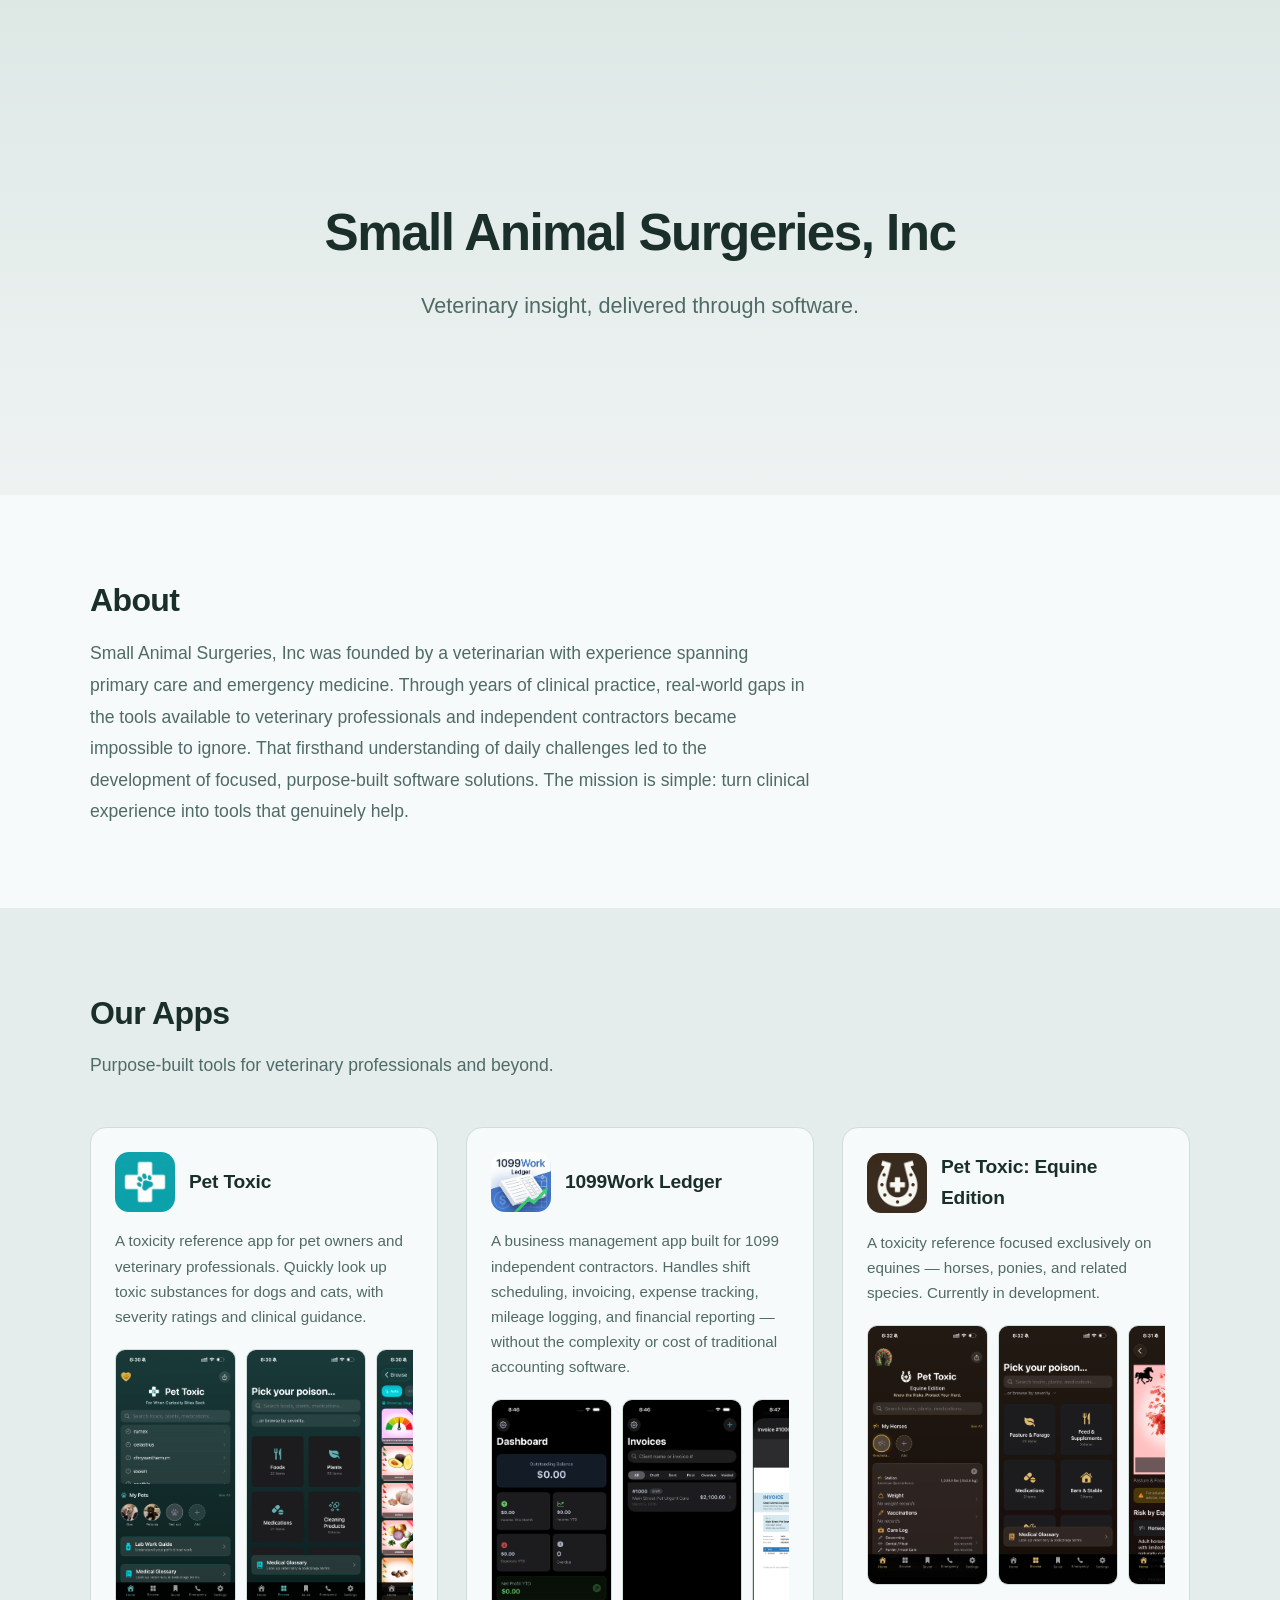
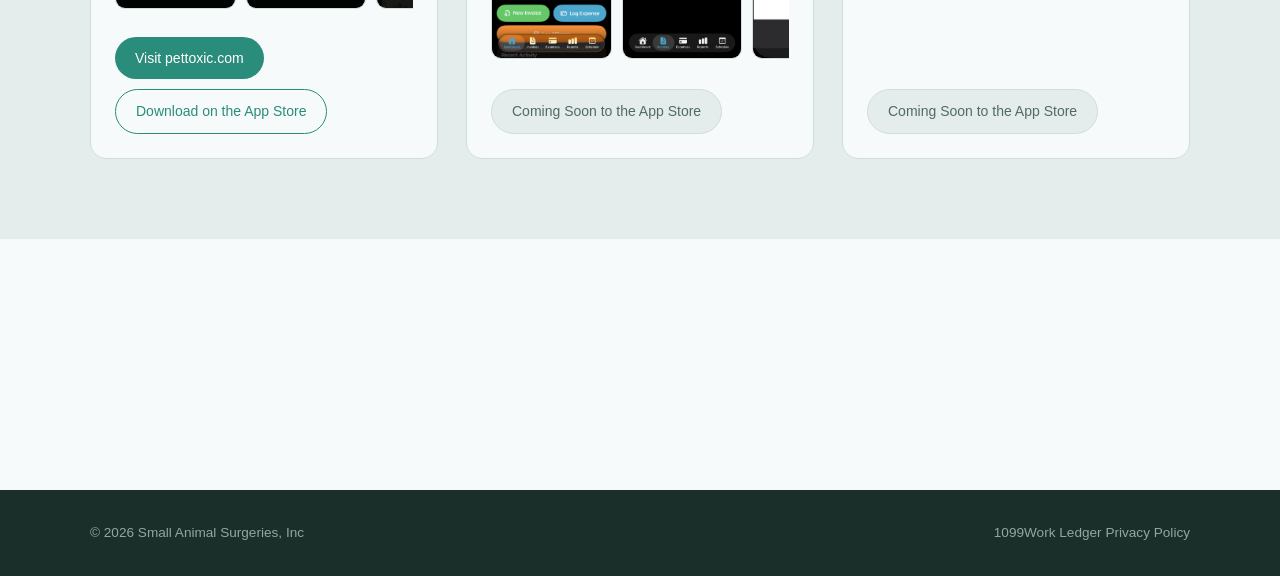
==== index.html @ 0a4063b3 "Initial commit: Small Animal Surgeries, Inc website Single-page GitHub Pages site with app showcases" ====
<!DOCTYPE html>
<html lang="en">
<head>
  <meta charset="UTF-8">
  <meta name="viewport" content="width=device-width, initial-scale=1.0">
  <title>Small Animal Surgeries, Inc</title>
  <meta name="description" content="Veterinary software solutions built from real clinical experience. Apps for pet owners, veterinary professionals, and independent contractors.">
  <link rel="stylesheet" href="style.css">
  <link rel="icon" type="image/png" href="images/pettoxicLogo.png">
</head>
<body>

  <!-- Hero -->
  <section class="hero">
    <div class="section-inner">
      <h1>Small Animal Surgeries, Inc</h1>
      <p class="tagline">Veterinary insight, delivered through software.</p>
    </div>
  </section>

  <!-- About -->
  <section class="about" id="about">
    <div class="section-inner fade-in">
      <h2 class="section-title">About</h2>
      <p class="about-text">
        Small Animal Surgeries, Inc was founded by a veterinarian with experience spanning primary care and emergency medicine. Through years of clinical practice, real-world gaps in the tools available to veterinary professionals and independent contractors became impossible to ignore. That firsthand understanding of daily challenges led to the development of focused, purpose-built software solutions. The mission is simple: turn clinical experience into tools that genuinely help.
      </p>
    </div>
  </section>

  <!-- Apps -->
  <section class="apps" id="apps">
    <div class="section-inner">
      <h2 class="section-title fade-in">Our Apps</h2>
      <p class="section-subtitle fade-in">Purpose-built tools for veterinary professionals and beyond.</p>

      <div class="apps-grid">

        <!-- Pet Toxic -->
        <div class="app-card fade-in">
          <div class="app-card-header">
            <img src="images/pettoxicLogo.png" alt="Pet Toxic icon" class="app-icon">
            <h3>Pet Toxic</h3>
          </div>
          <div class="app-card-body">
            <p class="app-description">A toxicity reference app for pet owners and veterinary professionals. Quickly look up toxic substances for dogs and cats, with severity ratings and clinical guidance.</p>
            <div class="screenshot-gallery">
              <img src="images/pettoxic1.PNG" alt="Pet Toxic screenshot 1">
              <img src="images/pettoxic2.PNG" alt="Pet Toxic screenshot 2">
              <img src="images/pettoxic3.PNG" alt="Pet Toxic screenshot 3">
            </div>
            <div class="app-actions">
              <a href="https://pettoxic.com" class="btn btn-primary" target="_blank" rel="noopener">Visit pettoxic.com</a>
              <a href="https://apps.apple.com/us/app/pet-toxic/id6758074515" class="btn btn-secondary" target="_blank" rel="noopener">Download on the App Store</a>
            </div>
          </div>
        </div>

        <!-- 1099Work Ledger -->
        <div class="app-card fade-in">
          <div class="app-card-header">
            <img src="images/1099Logo1.png" alt="1099Work Ledger icon" class="app-icon">
            <h3>1099Work Ledger</h3>
          </div>
          <div class="app-card-body">
            <p class="app-description">A business management app built for 1099 independent contractors. Handles shift scheduling, invoicing, expense tracking, mileage logging, and financial reporting — without the complexity or cost of traditional accounting software.</p>
            <div class="screenshot-gallery">
              <img src="images/1099wl1.png" alt="1099Work Ledger screenshot 1">
              <img src="images/1099wl2.png" alt="1099Work Ledger screenshot 2">
              <img src="images/1099wl3.png" alt="1099Work Ledger screenshot 3">
            </div>
            <div class="app-actions">
              <span class="btn btn-coming-soon">Coming Soon to the App Store</span>
            </div>
          </div>
        </div>

        <!-- Pet Toxic: Equine Edition -->
        <div class="app-card fade-in">
          <div class="app-card-header">
            <img src="images/ptequineLogo.png" alt="Pet Toxic Equine Edition icon" class="app-icon">
            <h3>Pet Toxic: Equine Edition</h3>
          </div>
          <div class="app-card-body">
            <p class="app-description">A toxicity reference focused exclusively on equines — horses, ponies, and related species. Currently in development.</p>
            <div class="screenshot-gallery">
              <img src="images/ptequine1.PNG" alt="Pet Toxic Equine screenshot 1">
              <img src="images/ptequine2.PNG" alt="Pet Toxic Equine screenshot 2">
              <img src="images/ptequine3.PNG" alt="Pet Toxic Equine screenshot 3">
            </div>
            <div class="app-actions">
              <span class="btn btn-coming-soon">Coming Soon to the App Store</span>
            </div>
          </div>
        </div>

      </div>
    </div>
  </section>

  <!-- Contact -->
  <section class="contact" id="contact">
    <div class="section-inner fade-in">
      <h2 class="section-title">Contact</h2>
      <p>For app-related inquiries, reach out at <a href="mailto:support@smallanimalsurgeries.com">support@smallanimalsurgeries.com</a></p>
    </div>
  </section>

  <!-- Footer -->
  <footer>
    <div class="footer-inner">
      <span>&copy; 2026 Small Animal Surgeries, Inc</span>
      <a href="https://1099work.net/privacy" target="_blank" rel="noopener">1099Work Ledger Privacy Policy</a>
    </div>
  </footer>

  <script>
    // Fade-in on scroll
    const observer = new IntersectionObserver((entries) => {
      entries.forEach(entry => {
        if (entry.isIntersecting) {
          entry.target.classList.add('visible');
        }
      });
    }, { threshold: 0.15 });

    document.querySelectorAll('.fade-in').forEach(el => observer.observe(el));
  </script>

</body>
</html>
---- style.css ----
/* ===== Reset & Base ===== */
*, *::before, *::after {
  margin: 0;
  padding: 0;
  box-sizing: border-box;
}

:root {
  --bg: #eef3f2;
  --surface: #f7fafa;
  --text: #1a2e2a;
  --text-secondary: #506b65;
  --accent: #2a8c7a;
  --accent-hover: #237a6a;
  --border: #d0ddd9;
  --section-alt: #e4edeb;
  --radius: 16px;
  --max-width: 1100px;
}

html {
  scroll-behavior: smooth;
  -webkit-text-size-adjust: 100%;
}

body {
  font-family: -apple-system, BlinkMacSystemFont, 'Helvetica Neue', 'Segoe UI', Roboto, Arial, sans-serif;
  background: var(--bg);
  color: var(--text);
  line-height: 1.6;
  -webkit-font-smoothing: antialiased;
}

a {
  color: var(--accent);
  text-decoration: none;
}

a:hover {
  text-decoration: underline;
}

img {
  max-width: 100%;
  display: block;
}

/* ===== Section Shared ===== */
section {
  padding: 80px 24px;
}

.section-inner {
  max-width: var(--max-width);
  margin: 0 auto;
}

.section-title {
  font-size: 2rem;
  font-weight: 700;
  letter-spacing: -0.02em;
  margin-bottom: 12px;
}

.section-subtitle {
  font-size: 1.1rem;
  color: var(--text-secondary);
  margin-bottom: 48px;
}

/* ===== Header / Hero ===== */
.hero {
  min-height: 55vh;
  display: flex;
  align-items: center;
  justify-content: center;
  text-align: center;
  padding: 100px 24px 80px;
  background: linear-gradient(180deg, #dde8e5 0%, var(--bg) 100%);
}

.hero h1 {
  font-size: clamp(2rem, 5vw, 3.2rem);
  font-weight: 700;
  letter-spacing: -0.03em;
  margin-bottom: 16px;
  color: var(--text);
}

.hero .tagline {
  font-size: clamp(1rem, 2.5vw, 1.35rem);
  color: var(--text-secondary);
  max-width: 600px;
  margin: 0 auto;
  font-weight: 400;
  line-height: 1.5;
}

/* ===== About ===== */
.about {
  background: var(--surface);
}

.about-text {
  max-width: 720px;
  font-size: 1.1rem;
  line-height: 1.8;
  color: var(--text-secondary);
}

/* ===== Apps ===== */
.apps {
  background: var(--section-alt);
}

.apps-grid {
  display: grid;
  grid-template-columns: repeat(3, 1fr);
  gap: 28px;
}

/* --- App Card --- */
.app-card {
  background: var(--surface);
  border-radius: var(--radius);
  border: 1px solid var(--border);
  overflow: hidden;
  display: flex;
  flex-direction: column;
  transition: box-shadow 0.3s ease, transform 0.3s ease;
}

.app-card:hover {
  box-shadow: 0 8px 30px rgba(0,0,0,0.08);
  transform: translateY(-4px);
}

.app-card-header {
  display: flex;
  align-items: center;
  gap: 14px;
  padding: 24px 24px 0;
}

.app-icon {
  width: 60px;
  height: 60px;
  border-radius: 14px;
  flex-shrink: 0;
}

.app-card-header h3 {
  font-size: 1.2rem;
  font-weight: 600;
  letter-spacing: -0.01em;
}

.app-card-body {
  padding: 16px 24px 24px;
  flex: 1;
  display: flex;
  flex-direction: column;
}

.app-description {
  font-size: 0.95rem;
  color: var(--text-secondary);
  line-height: 1.65;
  margin-bottom: 20px;
}

/* Screenshot gallery */
.screenshot-gallery {
  display: flex;
  gap: 10px;
  overflow-x: auto;
  padding-bottom: 8px;
  margin-bottom: 20px;
  scroll-snap-type: x mandatory;
  -webkit-overflow-scrolling: touch;
}

.screenshot-gallery::-webkit-scrollbar {
  height: 4px;
}

.screenshot-gallery::-webkit-scrollbar-thumb {
  background: var(--border);
  border-radius: 2px;
}

.screenshot-gallery img {
  height: 260px;
  width: auto;
  border-radius: 10px;
  border: 1px solid var(--border);
  scroll-snap-align: start;
  flex-shrink: 0;
}

/* Buttons */
.app-actions {
  margin-top: auto;
  display: flex;
  flex-wrap: wrap;
  gap: 10px;
}

.btn {
  display: inline-block;
  padding: 10px 20px;
  border-radius: 980px;
  font-size: 0.875rem;
  font-weight: 500;
  text-align: center;
  transition: background 0.2s, color 0.2s;
  cursor: pointer;
  border: none;
}

.btn-primary {
  background: var(--accent);
  color: #fff;
}

.btn-primary:hover {
  background: var(--accent-hover);
  text-decoration: none;
}

.btn-secondary {
  background: transparent;
  color: var(--accent);
  border: 1px solid var(--accent);
}

.btn-secondary:hover {
  background: var(--accent);
  color: #fff;
  text-decoration: none;
}

.btn-coming-soon {
  background: var(--section-alt);
  color: var(--text-secondary);
  cursor: default;
  border: 1px solid var(--border);
}

/* ===== Contact ===== */
.contact {
  background: var(--surface);
  text-align: center;
}

.contact p {
  font-size: 1.1rem;
  color: var(--text-secondary);
}

/* ===== Footer ===== */
footer {
  background: #1a2e2a;
  color: #8fa8a2;
  text-align: center;
  padding: 32px 24px;
  font-size: 0.85rem;
}

footer a {
  color: #8fa8a2;
}

footer a:hover {
  color: #fff;
}

.footer-inner {
  max-width: var(--max-width);
  margin: 0 auto;
  display: flex;
  justify-content: space-between;
  align-items: center;
  flex-wrap: wrap;
  gap: 8px;
}

/* ===== Responsive ===== */
@media (max-width: 900px) {
  .apps-grid {
    grid-template-columns: 1fr;
    max-width: 480px;
    margin: 0 auto;
  }
}

@media (max-width: 600px) {
  section {
    padding: 56px 16px;
  }

  .hero {
    padding: 80px 16px 56px;
    min-height: 40vh;
  }

  .section-title {
    font-size: 1.6rem;
  }

  .screenshot-gallery img {
    height: 200px;
  }

  .footer-inner {
    flex-direction: column;
    gap: 4px;
  }
}

/* ===== Fade-in animation ===== */
.fade-in {
  opacity: 0;
  transform: translateY(20px);
  transition: opacity 0.6s ease, transform 0.6s ease;
}

.fade-in.visible {
  opacity: 1;
  transform: translateY(0);
}
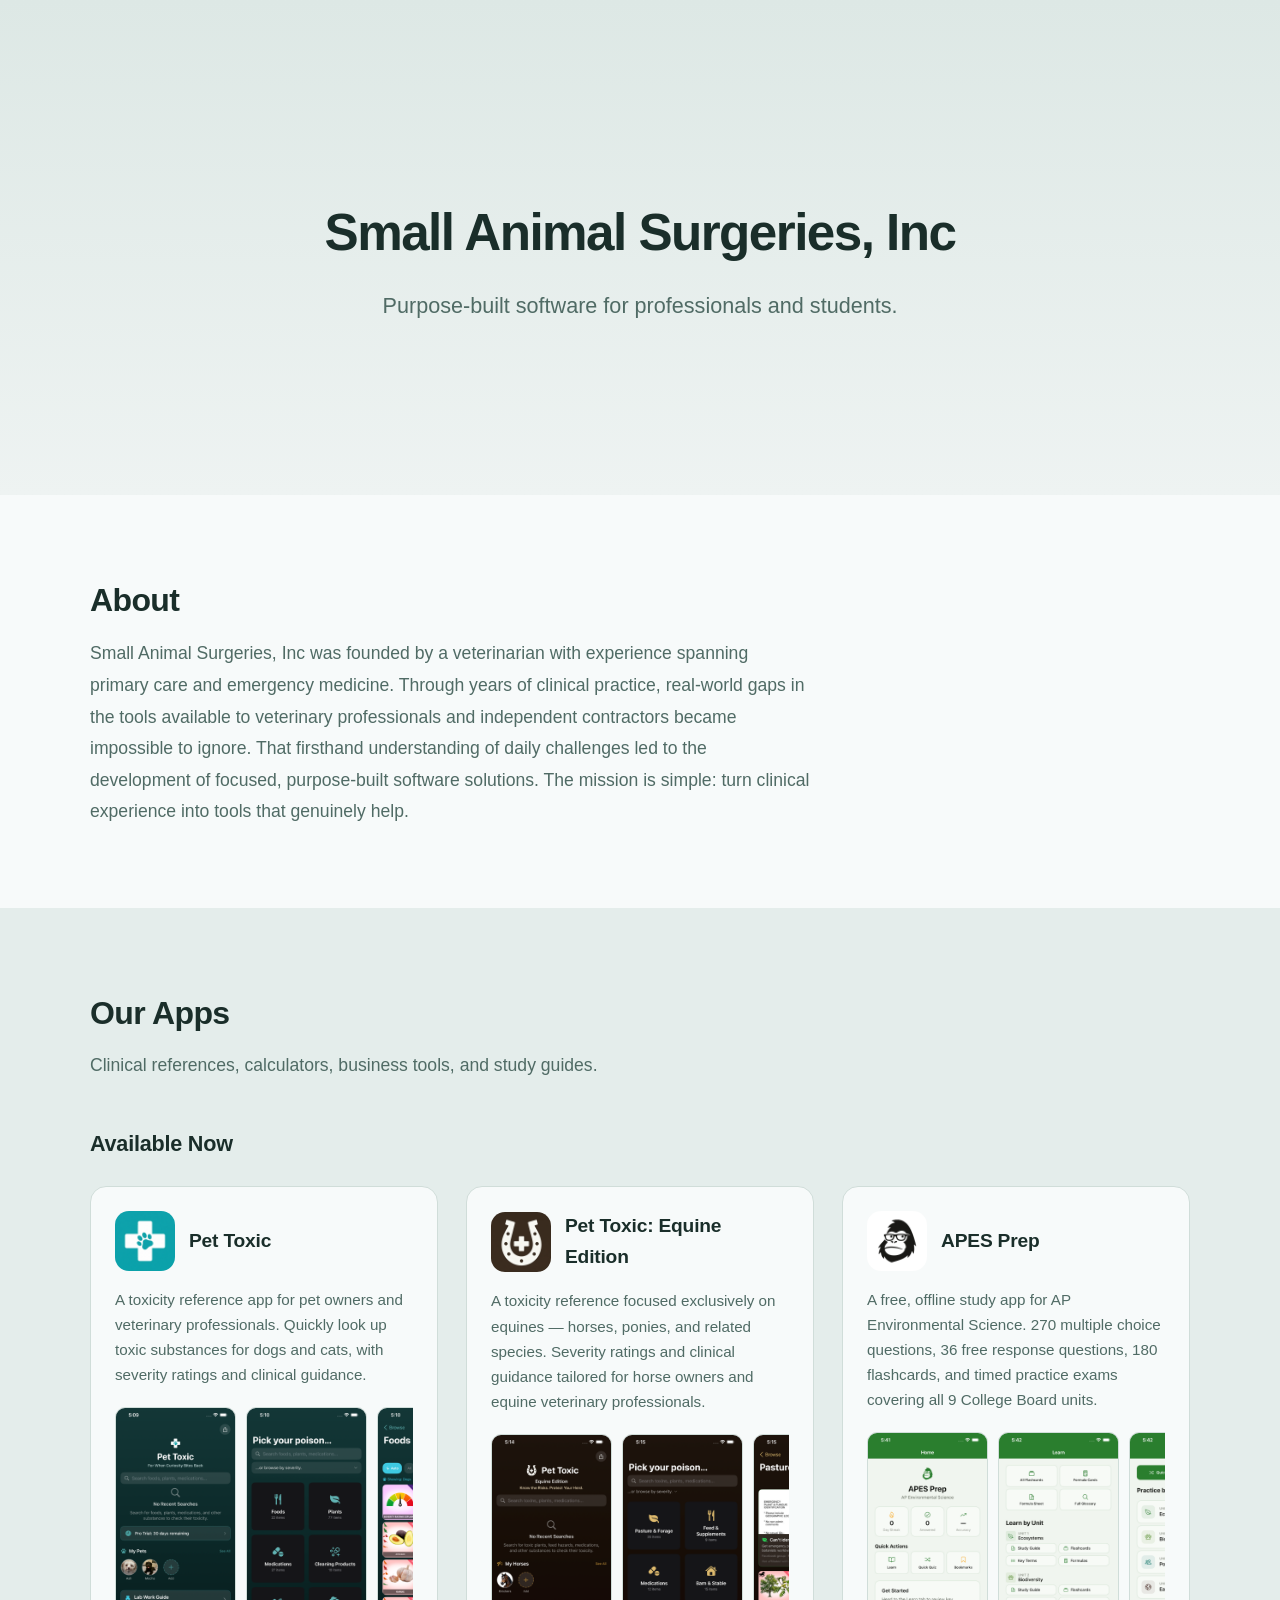
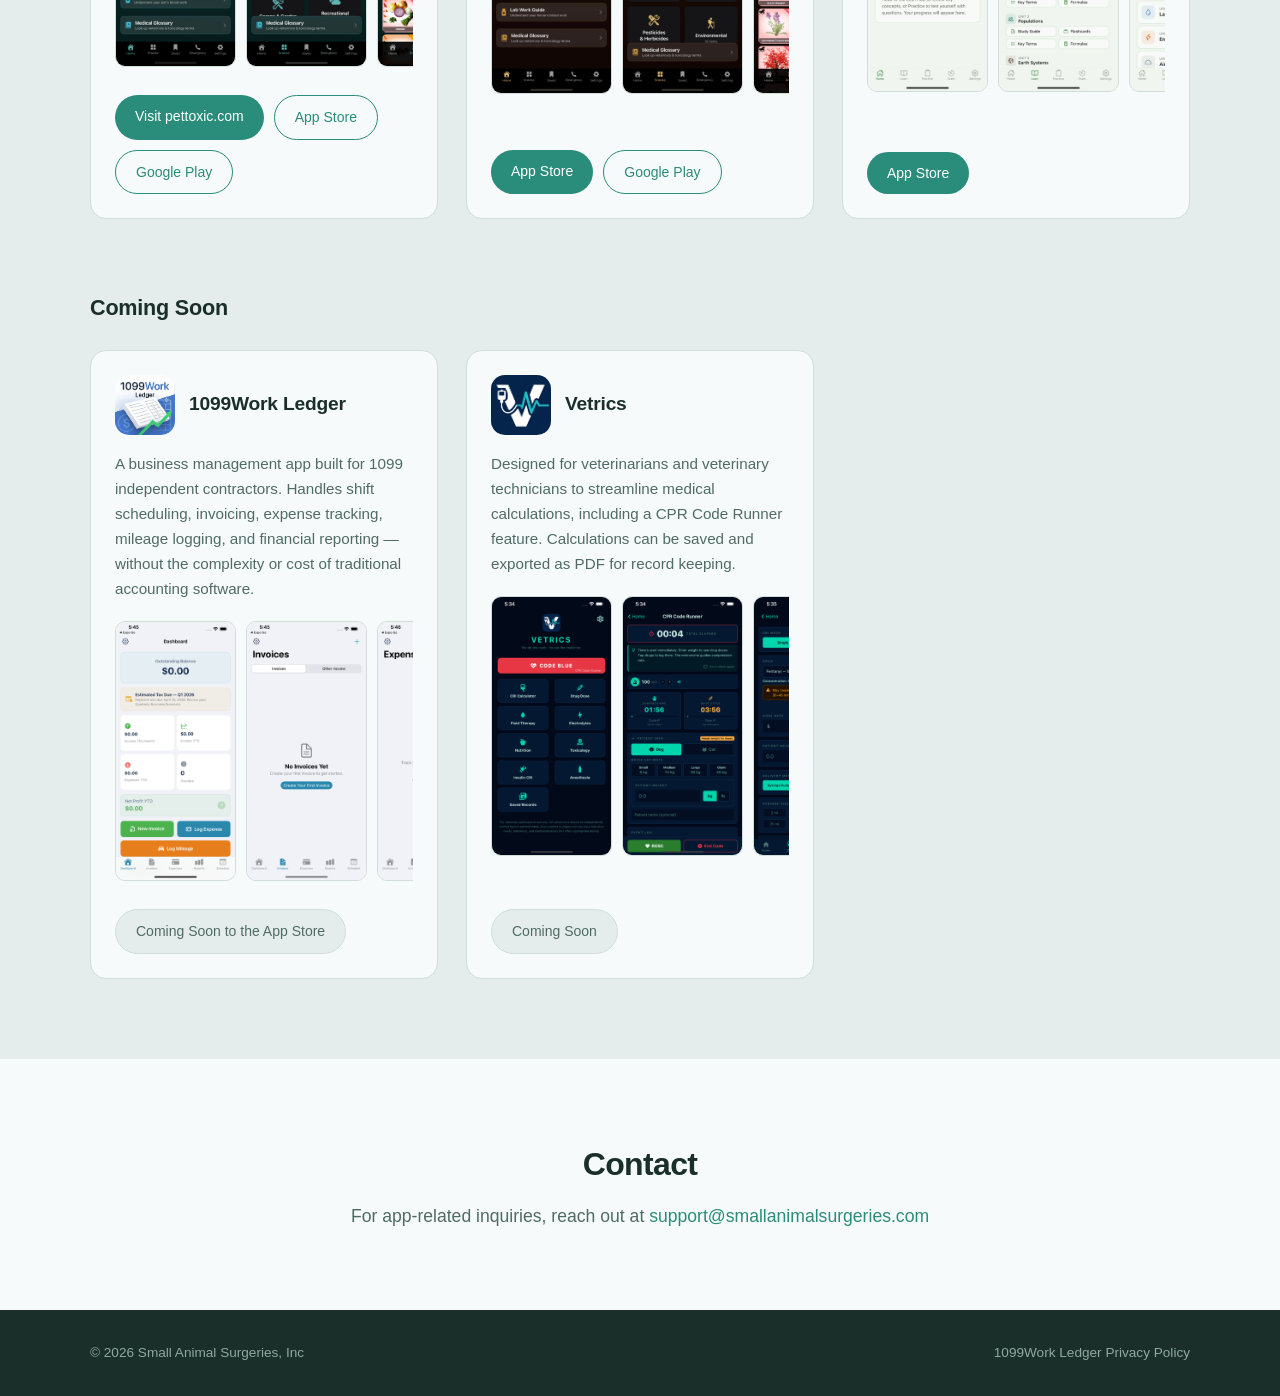
==== commit bf586029: "Refresh app catalogue and broaden portfolio framing Split apps into Available Now (Pet Toxic, Pet To" ====
--- a/index.html
+++ b/index.html
@@ -4,7 +4,7 @@
   <meta charset="UTF-8">
   <meta name="viewport" content="width=device-width, initial-scale=1.0">
   <title>Small Animal Surgeries, Inc</title>
-  <meta name="description" content="Veterinary software solutions built from real clinical experience. Apps for pet owners, veterinary professionals, and independent contractors.">
+  <meta name="description" content="Purpose-built mobile apps for professionals and students — veterinary references, clinical calculators, business tools for independent contractors, and study guides.">
   <link rel="stylesheet" href="style.css">
   <link rel="icon" type="image/png" href="images/pettoxicLogo.png">
 </head>
@@ -14,7 +14,7 @@
   <section class="hero">
     <div class="section-inner">
       <h1>Small Animal Surgeries, Inc</h1>
-      <p class="tagline">Veterinary insight, delivered through software.</p>
+      <p class="tagline">Purpose-built software for professionals and students.</p>
     </div>
   </section>
 
@@ -32,8 +32,10 @@
   <section class="apps" id="apps">
     <div class="section-inner">
       <h2 class="section-title fade-in">Our Apps</h2>
-      <p class="section-subtitle fade-in">Purpose-built tools for veterinary professionals and beyond.</p>
+      <p class="section-subtitle fade-in">Clinical references, calculators, business tools, and study guides.</p>
 
+      <!-- Available Now -->
+      <h3 class="apps-subsection-title fade-in">Available Now</h3>
       <div class="apps-grid">
 
         <!-- Pet Toxic -->
@@ -45,16 +47,66 @@
           <div class="app-card-body">
             <p class="app-description">A toxicity reference app for pet owners and veterinary professionals. Quickly look up toxic substances for dogs and cats, with severity ratings and clinical guidance.</p>
             <div class="screenshot-gallery">
-              <img src="images/pettoxic1.PNG" alt="Pet Toxic screenshot 1">
-              <img src="images/pettoxic2.PNG" alt="Pet Toxic screenshot 2">
-              <img src="images/pettoxic3.PNG" alt="Pet Toxic screenshot 3">
+              <img src="images/pettoxic-01.png" alt="Pet Toxic home screen">
+              <img src="images/pettoxic-02.png" alt="Pet Toxic browse screen">
+              <img src="images/pettoxic-03.png" alt="Pet Toxic foods screen">
+              <img src="images/pettoxic-04.png" alt="Pet Toxic emergency screen">
             </div>
             <div class="app-actions">
               <a href="https://pettoxic.com" class="btn btn-primary" target="_blank" rel="noopener">Visit pettoxic.com</a>
-              <a href="https://apps.apple.com/us/app/pet-toxic/id6758074515" class="btn btn-secondary" target="_blank" rel="noopener">Download on the App Store</a>
+              <a href="https://apps.apple.com/us/app/pet-toxic/id6758074515" class="btn btn-secondary" target="_blank" rel="noopener">App Store</a>
+              <a href="https://play.google.com/store/apps/details?id=com.pettoxic.android" class="btn btn-secondary" target="_blank" rel="noopener">Google Play</a>
             </div>
           </div>
         </div>
+
+        <!-- Pet Toxic: Equine Edition -->
+        <div class="app-card fade-in">
+          <div class="app-card-header">
+            <img src="images/ptequineLogo.png" alt="Pet Toxic: Equine Edition icon" class="app-icon">
+            <h3>Pet Toxic: Equine Edition</h3>
+          </div>
+          <div class="app-card-body">
+            <p class="app-description">A toxicity reference focused exclusively on equines — horses, ponies, and related species. Severity ratings and clinical guidance tailored for horse owners and equine veterinary professionals.</p>
+            <div class="screenshot-gallery">
+              <img src="images/ptequine-01.png" alt="Pet Toxic Equine home screen">
+              <img src="images/ptequine-02.png" alt="Pet Toxic Equine browse screen">
+              <img src="images/ptequine-03.png" alt="Pet Toxic Equine forage screen">
+              <img src="images/ptequine-04.png" alt="Pet Toxic Equine emergency screen">
+            </div>
+            <div class="app-actions">
+              <a href="https://apps.apple.com/us/app/pet-toxic-equine-edition/id6759298291" class="btn btn-primary" target="_blank" rel="noopener">App Store</a>
+              <a href="https://play.google.com/store/apps/details?id=com.pettoxic.equine" class="btn btn-secondary" target="_blank" rel="noopener">Google Play</a>
+            </div>
+          </div>
+        </div>
+
+        <!-- APES Prep -->
+        <div class="app-card fade-in">
+          <div class="app-card-header">
+            <img src="images/apesprepLogo.png" alt="APES Prep icon" class="app-icon">
+            <h3>APES Prep</h3>
+          </div>
+          <div class="app-card-body">
+            <p class="app-description">A free, offline study app for AP Environmental Science. 270 multiple choice questions, 36 free response questions, 180 flashcards, and timed practice exams covering all 9 College Board units.</p>
+            <div class="screenshot-gallery">
+              <img src="images/apesprep-01.png" alt="APES Prep home screen">
+              <img src="images/apesprep-02.png" alt="APES Prep learn screen">
+              <img src="images/apesprep-03.png" alt="APES Prep practice screen">
+              <img src="images/apesprep-04.png" alt="APES Prep exam screen">
+              <img src="images/apesprep-05.png" alt="APES Prep settings screen">
+            </div>
+            <div class="app-actions">
+              <a href="https://apps.apple.com/us/app/apes-prep/id6761887254" class="btn btn-primary" target="_blank" rel="noopener">App Store</a>
+            </div>
+          </div>
+        </div>
+
+      </div>
+
+      <!-- Coming Soon -->
+      <h3 class="apps-subsection-title fade-in">Coming Soon</h3>
+      <div class="apps-grid">
 
         <!-- 1099Work Ledger -->
         <div class="app-card fade-in">
@@ -65,9 +117,12 @@
           <div class="app-card-body">
             <p class="app-description">A business management app built for 1099 independent contractors. Handles shift scheduling, invoicing, expense tracking, mileage logging, and financial reporting — without the complexity or cost of traditional accounting software.</p>
             <div class="screenshot-gallery">
-              <img src="images/1099wl1.png" alt="1099Work Ledger screenshot 1">
-              <img src="images/1099wl2.png" alt="1099Work Ledger screenshot 2">
-              <img src="images/1099wl3.png" alt="1099Work Ledger screenshot 3">
+              <img src="images/1099wl-01.png" alt="1099Work Ledger dashboard">
+              <img src="images/1099wl-02.png" alt="1099Work Ledger invoices">
+              <img src="images/1099wl-03.png" alt="1099Work Ledger expenses">
+              <img src="images/1099wl-04.png" alt="1099Work Ledger reports">
+              <img src="images/1099wl-05.png" alt="1099Work Ledger schedule">
+              <img src="images/1099wl-06.png" alt="1099Work Ledger settings">
             </div>
             <div class="app-actions">
               <span class="btn btn-coming-soon">Coming Soon to the App Store</span>
@@ -75,21 +130,23 @@
           </div>
         </div>
 
-        <!-- Pet Toxic: Equine Edition -->
+        <!-- Vetrics -->
         <div class="app-card fade-in">
           <div class="app-card-header">
-            <img src="images/ptequineLogo.png" alt="Pet Toxic Equine Edition icon" class="app-icon">
-            <h3>Pet Toxic: Equine Edition</h3>
+            <img src="images/vetricsLogo.png" alt="Vetrics icon" class="app-icon">
+            <h3>Vetrics</h3>
           </div>
           <div class="app-card-body">
-            <p class="app-description">A toxicity reference focused exclusively on equines — horses, ponies, and related species. Currently in development.</p>
+            <p class="app-description">Designed for veterinarians and veterinary technicians to streamline medical calculations, including a CPR Code Runner feature. Calculations can be saved and exported as PDF for record keeping.</p>
             <div class="screenshot-gallery">
-              <img src="images/ptequine1.PNG" alt="Pet Toxic Equine screenshot 1">
-              <img src="images/ptequine2.PNG" alt="Pet Toxic Equine screenshot 2">
-              <img src="images/ptequine3.PNG" alt="Pet Toxic Equine screenshot 3">
+              <img src="images/vetrics-01.png" alt="Vetrics home screen">
+              <img src="images/vetrics-02.png" alt="Vetrics Code Runner">
+              <img src="images/vetrics-03.png" alt="Vetrics CRI calculator">
+              <img src="images/vetrics-04.png" alt="Vetrics CRI detail">
+              <img src="images/vetrics-05.png" alt="Vetrics PDF export">
             </div>
             <div class="app-actions">
-              <span class="btn btn-coming-soon">Coming Soon to the App Store</span>
+              <span class="btn btn-coming-soon">Coming Soon</span>
             </div>
           </div>
         </div>
--- a/style.css
+++ b/style.css
@@ -113,10 +113,27 @@
   background: var(--section-alt);
 }
 
+.apps-subsection-title {
+  font-size: 1.35rem;
+  font-weight: 600;
+  letter-spacing: -0.01em;
+  color: var(--text);
+  margin-top: 56px;
+  margin-bottom: 24px;
+}
+
+.apps-subsection-title:first-of-type {
+  margin-top: 0;
+}
+
 .apps-grid {
   display: grid;
   grid-template-columns: repeat(3, 1fr);
   gap: 28px;
+}
+
+.apps-grid + .apps-subsection-title {
+  margin-top: 72px;
 }
 
 /* --- App Card --- */
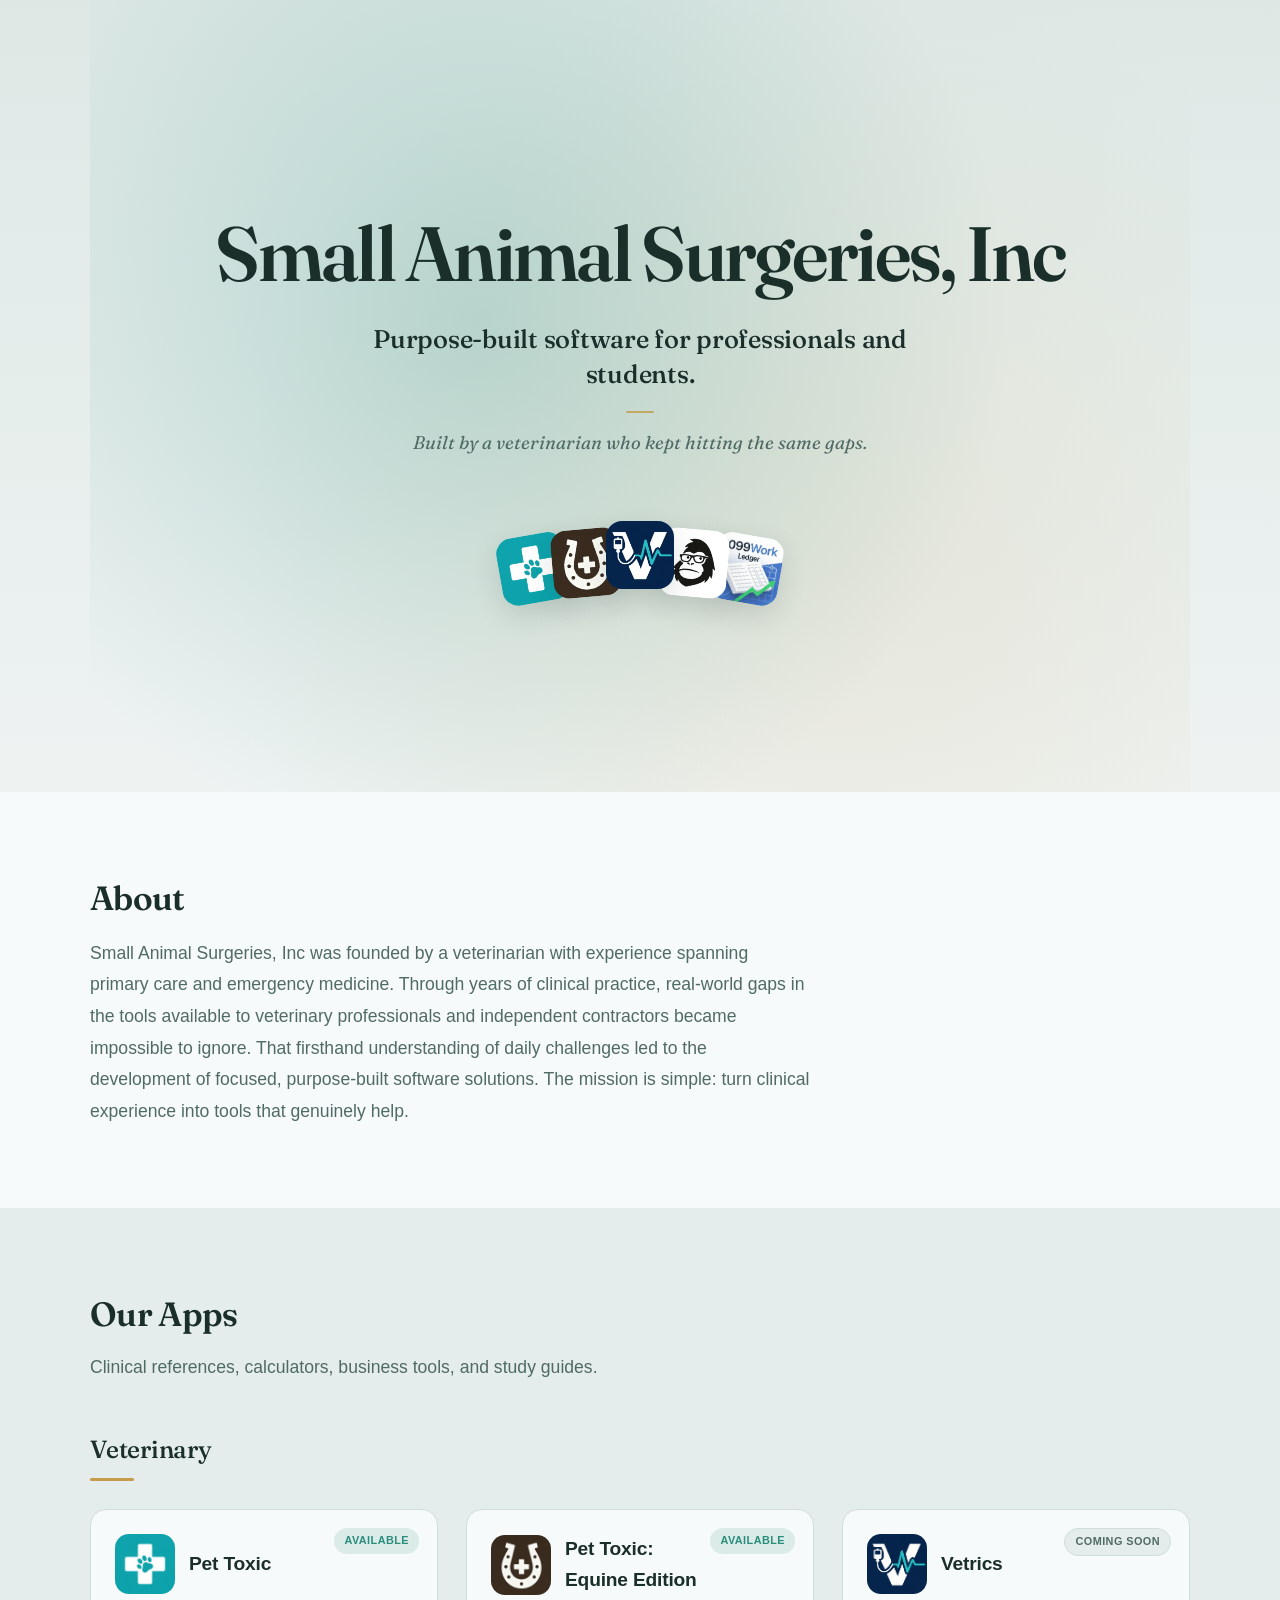
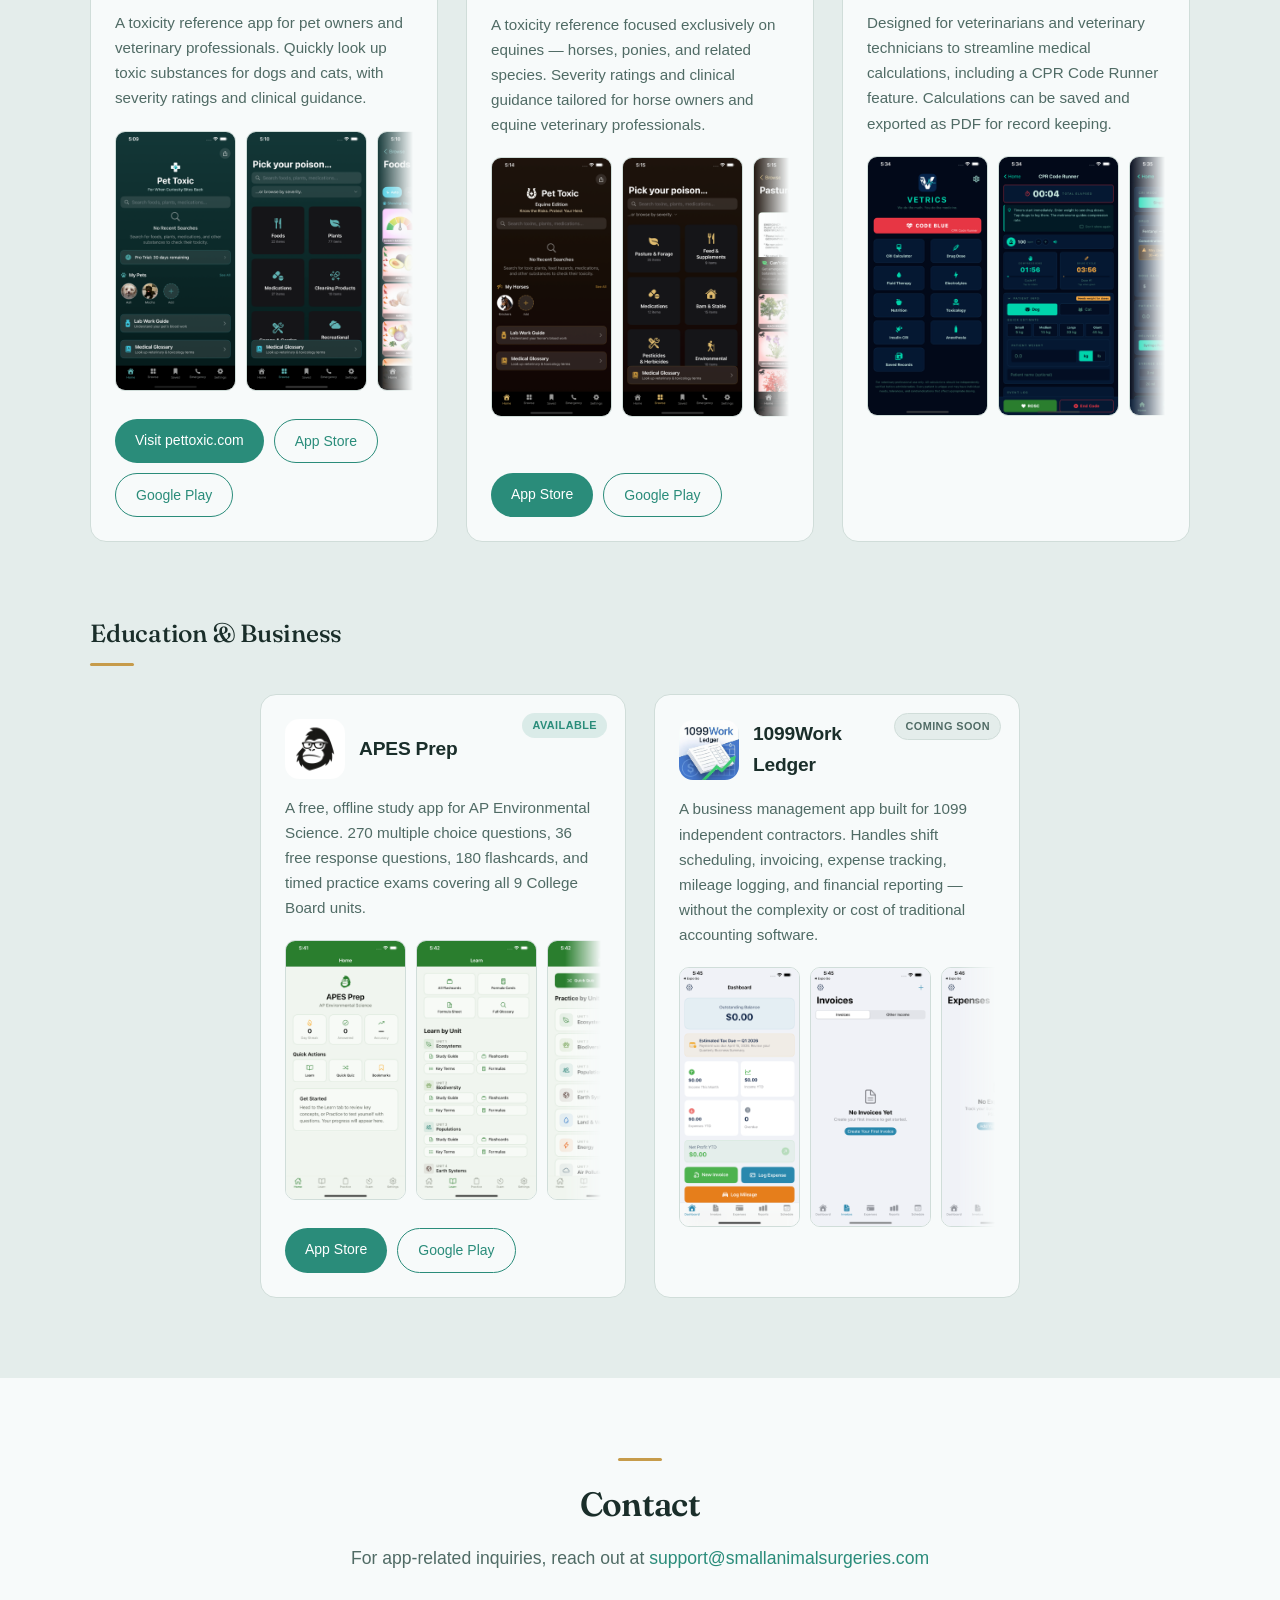
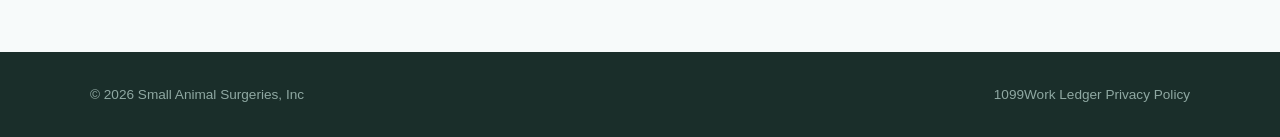
==== commit 3b7b9d0d: "Polish: editorial hero, warm gold accents, grouped app subsections - Regroup app cards into Veterina" ====
--- a/index.html
+++ b/index.html
@@ -5,6 +5,9 @@
   <meta name="viewport" content="width=device-width, initial-scale=1.0">
   <title>Small Animal Surgeries, Inc</title>
   <meta name="description" content="Purpose-built mobile apps for professionals and students — veterinary references, clinical calculators, business tools for independent contractors, and study guides.">
+  <link rel="preconnect" href="https://fonts.googleapis.com">
+  <link rel="preconnect" href="https://fonts.gstatic.com" crossorigin>
+  <link href="https://fonts.googleapis.com/css2?family=Fraunces:ital,opsz,wght@0,9..144,500;0,9..144,600;0,9..144,700;1,9..144,400;1,9..144,500&display=swap" rel="stylesheet">
   <link rel="stylesheet" href="style.css">
   <link rel="icon" type="image/png" href="images/pettoxicLogo.png">
 </head>
@@ -12,9 +15,18 @@
 
   <!-- Hero -->
   <section class="hero">
+    <div class="hero-blob" aria-hidden="true"></div>
     <div class="section-inner">
       <h1>Small Animal Surgeries, Inc</h1>
-      <p class="tagline">Purpose-built software for professionals and students.</p>
+      <p class="hero-pull">Purpose-built software for professionals and students.</p>
+      <p class="hero-signature">Built by a veterinarian who kept hitting the same gaps.</p>
+      <div class="hero-apps" aria-hidden="true">
+        <img class="hero-icon" src="images/pettoxicLogo.png" alt="">
+        <img class="hero-icon" src="images/ptequineLogo.png" alt="">
+        <img class="hero-icon" src="images/vetricsLogo.png" alt="">
+        <img class="hero-icon" src="images/apesprepLogo.png" alt="">
+        <img class="hero-icon" src="images/1099Logo1.png" alt="">
+      </div>
     </div>
   </section>
 
@@ -34,8 +46,8 @@
       <h2 class="section-title fade-in">Our Apps</h2>
       <p class="section-subtitle fade-in">Clinical references, calculators, business tools, and study guides.</p>
 
-      <!-- Available Now -->
-      <h3 class="apps-subsection-title fade-in">Available Now</h3>
+      <!-- Veterinary -->
+      <h3 class="apps-subsection-title fade-in">Veterinary</h3>
       <div class="apps-grid">
 
         <!-- Pet Toxic -->
@@ -43,6 +55,7 @@
           <div class="app-card-header">
             <img src="images/pettoxicLogo.png" alt="Pet Toxic icon" class="app-icon">
             <h3>Pet Toxic</h3>
+            <span class="status-badge available">Available</span>
           </div>
           <div class="app-card-body">
             <p class="app-description">A toxicity reference app for pet owners and veterinary professionals. Quickly look up toxic substances for dogs and cats, with severity ratings and clinical guidance.</p>
@@ -65,6 +78,7 @@
           <div class="app-card-header">
             <img src="images/ptequineLogo.png" alt="Pet Toxic: Equine Edition icon" class="app-icon">
             <h3>Pet Toxic: Equine Edition</h3>
+            <span class="status-badge available">Available</span>
           </div>
           <div class="app-card-body">
             <p class="app-description">A toxicity reference focused exclusively on equines — horses, ponies, and related species. Severity ratings and clinical guidance tailored for horse owners and equine veterinary professionals.</p>
@@ -81,11 +95,37 @@
           </div>
         </div>
 
+        <!-- Vetrics -->
+        <div class="app-card fade-in">
+          <div class="app-card-header">
+            <img src="images/vetricsLogo.png" alt="Vetrics icon" class="app-icon">
+            <h3>Vetrics</h3>
+            <span class="status-badge coming-soon">Coming Soon</span>
+          </div>
+          <div class="app-card-body">
+            <p class="app-description">Designed for veterinarians and veterinary technicians to streamline medical calculations, including a CPR Code Runner feature. Calculations can be saved and exported as PDF for record keeping.</p>
+            <div class="screenshot-gallery">
+              <img src="images/vetrics-01.png" alt="Vetrics home screen">
+              <img src="images/vetrics-02.png" alt="Vetrics Code Runner">
+              <img src="images/vetrics-03.png" alt="Vetrics CRI calculator">
+              <img src="images/vetrics-04.png" alt="Vetrics CRI detail">
+              <img src="images/vetrics-05.png" alt="Vetrics PDF export">
+            </div>
+          </div>
+        </div>
+
+      </div>
+
+      <!-- Education & Business -->
+      <h3 class="apps-subsection-title fade-in">Education &amp; Business</h3>
+      <div class="apps-grid apps-grid--pair">
+
         <!-- APES Prep -->
         <div class="app-card fade-in">
           <div class="app-card-header">
             <img src="images/apesprepLogo.png" alt="APES Prep icon" class="app-icon">
             <h3>APES Prep</h3>
+            <span class="status-badge available">Available</span>
           </div>
           <div class="app-card-body">
             <p class="app-description">A free, offline study app for AP Environmental Science. 270 multiple choice questions, 36 free response questions, 180 flashcards, and timed practice exams covering all 9 College Board units.</p>
@@ -98,21 +138,17 @@
             </div>
             <div class="app-actions">
               <a href="https://apps.apple.com/us/app/apes-prep/id6761887254" class="btn btn-primary" target="_blank" rel="noopener">App Store</a>
-            </div>
-          </div>
-        </div>
-
-      </div>
-
-      <!-- Coming Soon -->
-      <h3 class="apps-subsection-title fade-in">Coming Soon</h3>
-      <div class="apps-grid">
+              <a href="https://play.google.com/store/apps/details?id=com.crisfontes.apesprep" class="btn btn-secondary" target="_blank" rel="noopener">Google Play</a>
+            </div>
+          </div>
+        </div>
 
         <!-- 1099Work Ledger -->
         <div class="app-card fade-in">
           <div class="app-card-header">
             <img src="images/1099Logo1.png" alt="1099Work Ledger icon" class="app-icon">
             <h3>1099Work Ledger</h3>
+            <span class="status-badge coming-soon">Coming Soon</span>
           </div>
           <div class="app-card-body">
             <p class="app-description">A business management app built for 1099 independent contractors. Handles shift scheduling, invoicing, expense tracking, mileage logging, and financial reporting — without the complexity or cost of traditional accounting software.</p>
@@ -123,30 +159,6 @@
               <img src="images/1099wl-04.png" alt="1099Work Ledger reports">
               <img src="images/1099wl-05.png" alt="1099Work Ledger schedule">
               <img src="images/1099wl-06.png" alt="1099Work Ledger settings">
-            </div>
-            <div class="app-actions">
-              <span class="btn btn-coming-soon">Coming Soon to the App Store</span>
-            </div>
-          </div>
-        </div>
-
-        <!-- Vetrics -->
-        <div class="app-card fade-in">
-          <div class="app-card-header">
-            <img src="images/vetricsLogo.png" alt="Vetrics icon" class="app-icon">
-            <h3>Vetrics</h3>
-          </div>
-          <div class="app-card-body">
-            <p class="app-description">Designed for veterinarians and veterinary technicians to streamline medical calculations, including a CPR Code Runner feature. Calculations can be saved and exported as PDF for record keeping.</p>
-            <div class="screenshot-gallery">
-              <img src="images/vetrics-01.png" alt="Vetrics home screen">
-              <img src="images/vetrics-02.png" alt="Vetrics Code Runner">
-              <img src="images/vetrics-03.png" alt="Vetrics CRI calculator">
-              <img src="images/vetrics-04.png" alt="Vetrics CRI detail">
-              <img src="images/vetrics-05.png" alt="Vetrics PDF export">
-            </div>
-            <div class="app-actions">
-              <span class="btn btn-coming-soon">Coming Soon</span>
             </div>
           </div>
         </div>
--- a/style.css
+++ b/style.css
@@ -12,6 +12,8 @@
   --text-secondary: #506b65;
   --accent: #2a8c7a;
   --accent-hover: #237a6a;
+  --accent-warm: #c69b4a;
+  --accent-warm-soft: rgba(198, 155, 74, 0.18);
   --border: #d0ddd9;
   --section-alt: #e4edeb;
   --radius: 16px;
@@ -56,8 +58,9 @@
 }
 
 .section-title {
-  font-size: 2rem;
-  font-weight: 700;
+  font-family: 'Fraunces', Georgia, 'Times New Roman', serif;
+  font-size: 2.1rem;
+  font-weight: 600;
   letter-spacing: -0.02em;
   margin-bottom: 12px;
 }
@@ -70,30 +73,113 @@
 
 /* ===== Header / Hero ===== */
 .hero {
-  min-height: 55vh;
+  position: relative;
+  min-height: 88vh;
   display: flex;
   align-items: center;
   justify-content: center;
   text-align: center;
-  padding: 100px 24px 80px;
+  padding: 140px 24px 120px;
   background: linear-gradient(180deg, #dde8e5 0%, var(--bg) 100%);
+  overflow: hidden;
+}
+
+.hero .section-inner {
+  position: relative;
+  z-index: 1;
+}
+
+.hero-blob {
+  position: absolute;
+  top: -15%;
+  left: 50%;
+  transform: translateX(-50%);
+  width: 1100px;
+  height: 1100px;
+  max-width: 150%;
+  background:
+    radial-gradient(circle at 35% 40%, rgba(42, 140, 122, 0.24), transparent 55%),
+    radial-gradient(circle at 68% 62%, rgba(198, 155, 74, 0.12), transparent 60%);
+  pointer-events: none;
 }
 
 .hero h1 {
-  font-size: clamp(2rem, 5vw, 3.2rem);
-  font-weight: 700;
-  letter-spacing: -0.03em;
-  margin-bottom: 16px;
+  font-family: 'Fraunces', Georgia, 'Times New Roman', serif;
+  font-size: clamp(2.6rem, 7vw, 4.8rem);
+  font-weight: 600;
+  letter-spacing: -0.035em;
+  line-height: 1.02;
+  margin-bottom: 28px;
   color: var(--text);
 }
 
-.hero .tagline {
-  font-size: clamp(1rem, 2.5vw, 1.35rem);
-  color: var(--text-secondary);
-  max-width: 600px;
+.hero-pull {
+  font-family: 'Fraunces', Georgia, 'Times New Roman', serif;
+  font-size: clamp(1.2rem, 2.6vw, 1.6rem);
+  font-weight: 500;
+  letter-spacing: -0.01em;
+  color: var(--text);
+  max-width: 640px;
+  margin: 0 auto 18px;
+  line-height: 1.4;
+}
+
+.hero-signature {
+  font-family: 'Fraunces', Georgia, 'Times New Roman', serif;
+  font-style: italic;
+  font-weight: 400;
+  font-size: clamp(0.98rem, 1.6vw, 1.15rem);
+  color: var(--text-secondary);
+  max-width: 540px;
   margin: 0 auto;
-  font-weight: 400;
   line-height: 1.5;
+  position: relative;
+  padding-top: 18px;
+}
+
+.hero-signature::before {
+  content: '';
+  position: absolute;
+  top: 0;
+  left: 50%;
+  transform: translateX(-50%);
+  width: 28px;
+  height: 2px;
+  background: var(--accent-warm);
+  border-radius: 2px;
+  opacity: 0.8;
+}
+
+.hero-apps {
+  display: flex;
+  justify-content: center;
+  align-items: center;
+  margin-top: 72px;
+}
+
+.hero-icon {
+  width: 68px;
+  height: 68px;
+  border-radius: 16px;
+  box-shadow: 0 10px 28px rgba(26, 46, 42, 0.14);
+  background: #fff;
+  transition: transform 0.35s cubic-bezier(0.2, 0.8, 0.2, 1), box-shadow 0.35s ease;
+}
+
+.hero-icon + .hero-icon {
+  margin-left: -14px;
+}
+
+.hero-icon:nth-child(1) { transform: rotate(-10deg) translateY(6px); z-index: 1; }
+.hero-icon:nth-child(2) { transform: rotate(-5deg) translateY(0); z-index: 2; }
+.hero-icon:nth-child(3) { transform: rotate(0deg) translateY(-8px); z-index: 3; }
+.hero-icon:nth-child(4) { transform: rotate(5deg) translateY(0); z-index: 2; }
+.hero-icon:nth-child(5) { transform: rotate(10deg) translateY(6px); z-index: 1; }
+
+.hero-icon:hover {
+  transform: translateY(-12px) rotate(0deg) scale(1.08);
+  box-shadow: 0 16px 36px rgba(26, 46, 42, 0.22);
+  z-index: 4;
 }
 
 /* ===== About ===== */
@@ -114,12 +200,26 @@
 }
 
 .apps-subsection-title {
-  font-size: 1.35rem;
-  font-weight: 600;
+  font-family: 'Fraunces', Georgia, 'Times New Roman', serif;
+  font-size: 1.55rem;
+  font-weight: 500;
   letter-spacing: -0.01em;
   color: var(--text);
   margin-top: 56px;
-  margin-bottom: 24px;
+  margin-bottom: 28px;
+  padding-bottom: 12px;
+  position: relative;
+}
+
+.apps-subsection-title::after {
+  content: '';
+  position: absolute;
+  left: 0;
+  bottom: 0;
+  width: 44px;
+  height: 3px;
+  background: var(--accent-warm);
+  border-radius: 2px;
 }
 
 .apps-subsection-title:first-of-type {
@@ -132,12 +232,20 @@
   gap: 28px;
 }
 
+.apps-grid--pair {
+  grid-template-columns: repeat(2, 1fr);
+  max-width: 760px;
+  margin-left: auto;
+  margin-right: auto;
+}
+
 .apps-grid + .apps-subsection-title {
   margin-top: 72px;
 }
 
 /* --- App Card --- */
 .app-card {
+  position: relative;
   background: var(--surface);
   border-radius: var(--radius);
   border: 1px solid var(--border);
@@ -147,6 +255,31 @@
   transition: box-shadow 0.3s ease, transform 0.3s ease;
 }
 
+.status-badge {
+  position: absolute;
+  top: 18px;
+  right: 18px;
+  z-index: 2;
+  padding: 4px 10px;
+  border-radius: 980px;
+  font-size: 0.68rem;
+  font-weight: 600;
+  letter-spacing: 0.04em;
+  text-transform: uppercase;
+  white-space: nowrap;
+}
+
+.status-badge.available {
+  background: rgba(42, 140, 122, 0.14);
+  color: var(--accent);
+}
+
+.status-badge.coming-soon {
+  background: var(--section-alt);
+  color: var(--text-secondary);
+  border: 1px solid var(--border);
+}
+
 .app-card:hover {
   box-shadow: 0 8px 30px rgba(0,0,0,0.08);
   transform: translateY(-4px);
@@ -156,7 +289,7 @@
   display: flex;
   align-items: center;
   gap: 14px;
-  padding: 24px 24px 0;
+  padding: 24px 110px 0 24px;
 }
 
 .app-icon {
@@ -170,6 +303,8 @@
   font-size: 1.2rem;
   font-weight: 600;
   letter-spacing: -0.01em;
+  flex: 1;
+  min-width: 0;
 }
 
 .app-card-body {
@@ -195,6 +330,8 @@
   margin-bottom: 20px;
   scroll-snap-type: x mandatory;
   -webkit-overflow-scrolling: touch;
+  -webkit-mask-image: linear-gradient(to right, #000 0, #000 calc(100% - 36px), transparent 100%);
+          mask-image: linear-gradient(to right, #000 0, #000 calc(100% - 36px), transparent 100%);
 }
 
 .screenshot-gallery::-webkit-scrollbar {
@@ -257,17 +394,28 @@
   text-decoration: none;
 }
 
-.btn-coming-soon {
-  background: var(--section-alt);
-  color: var(--text-secondary);
-  cursor: default;
-  border: 1px solid var(--border);
-}
-
 /* ===== Contact ===== */
 .contact {
   background: var(--surface);
   text-align: center;
+}
+
+.contact .section-title {
+  display: inline-block;
+  position: relative;
+  padding-top: 20px;
+}
+
+.contact .section-title::before {
+  content: '';
+  position: absolute;
+  top: 0;
+  left: 50%;
+  transform: translateX(-50%);
+  width: 44px;
+  height: 3px;
+  background: var(--accent-warm);
+  border-radius: 2px;
 }
 
 .contact p {
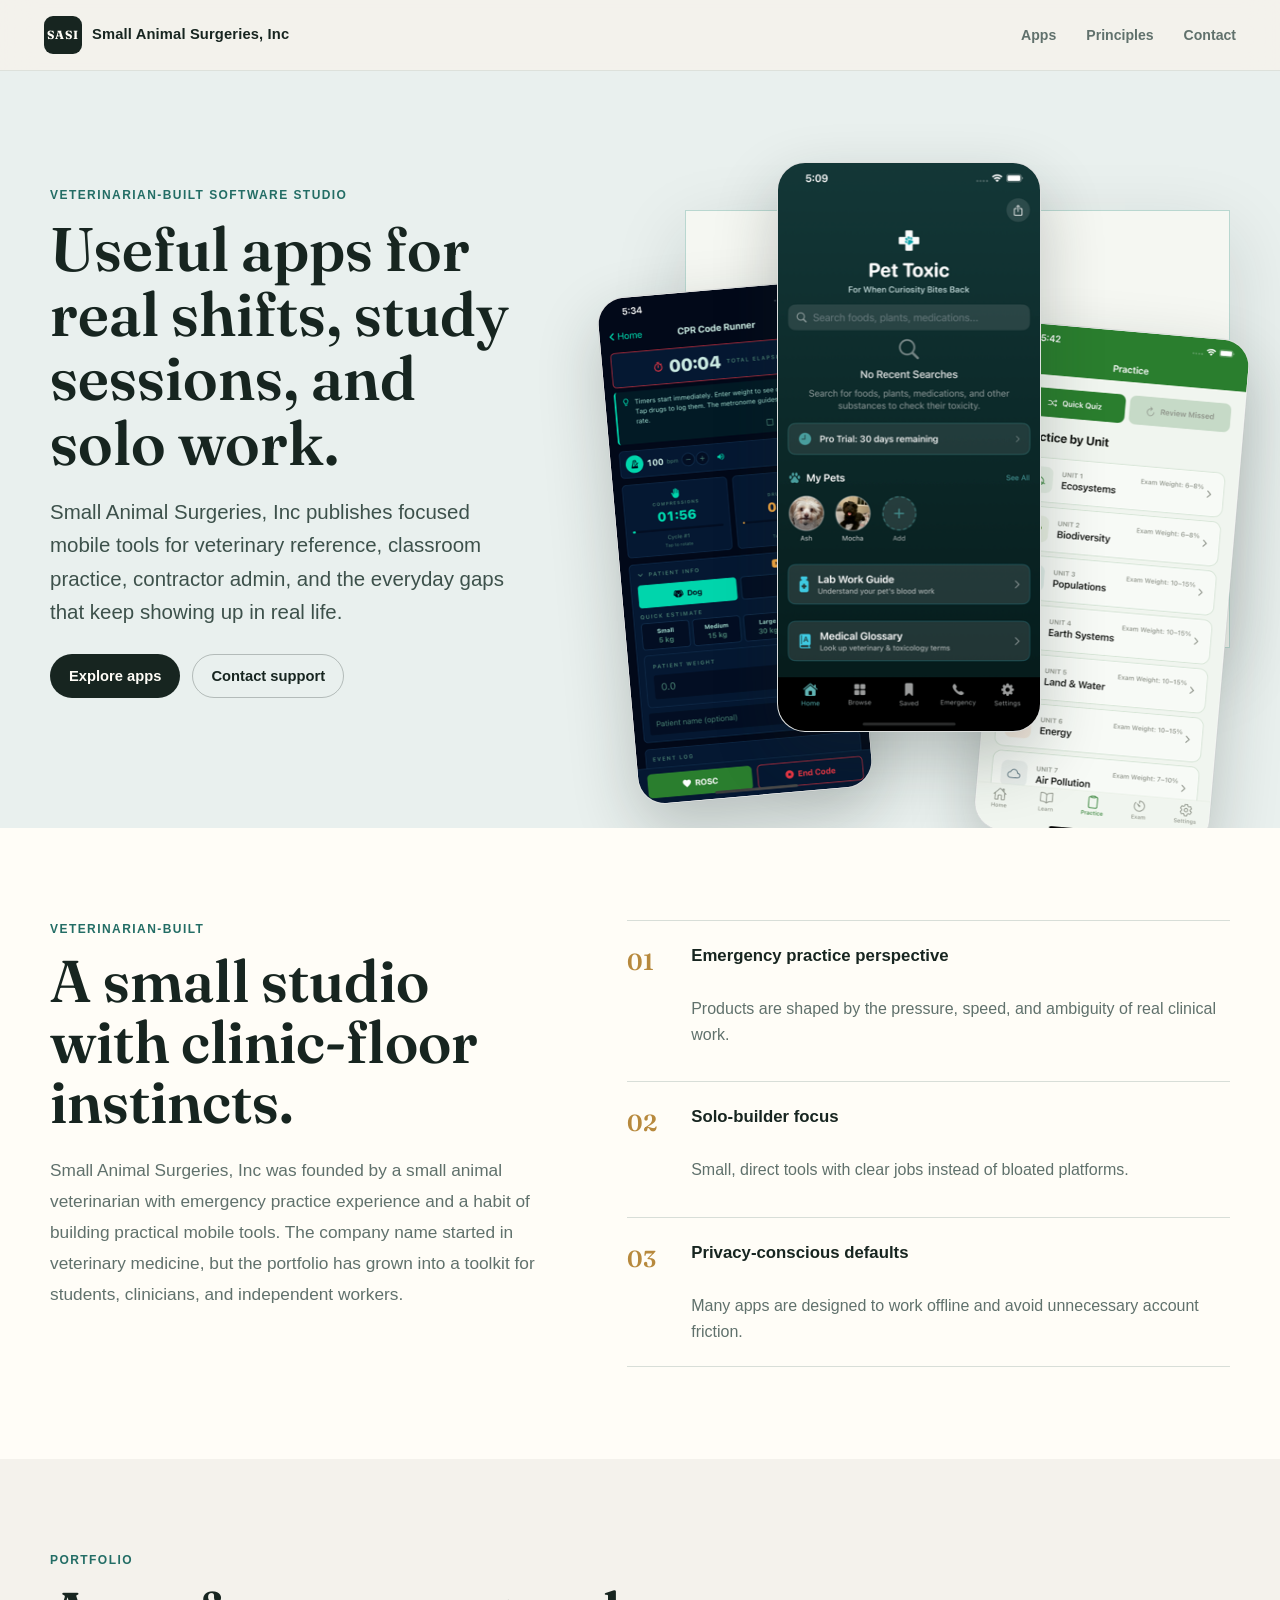
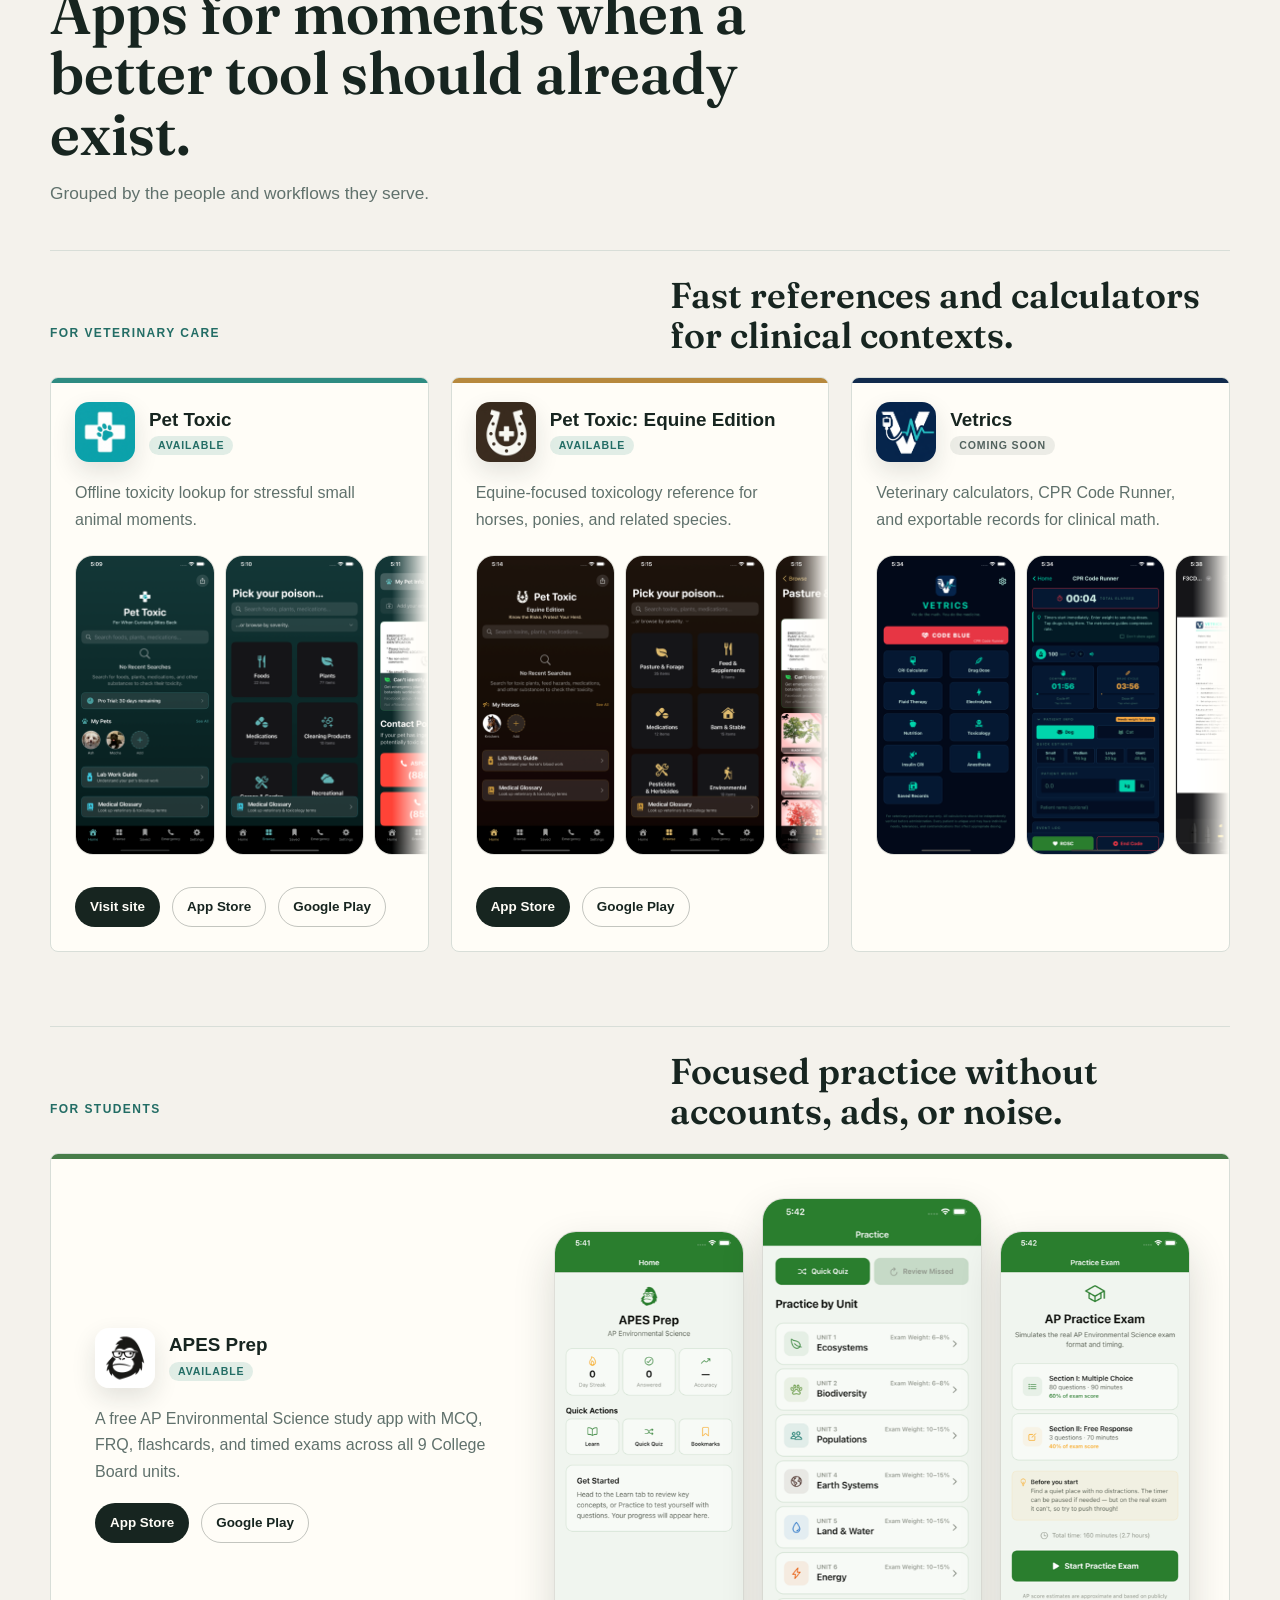
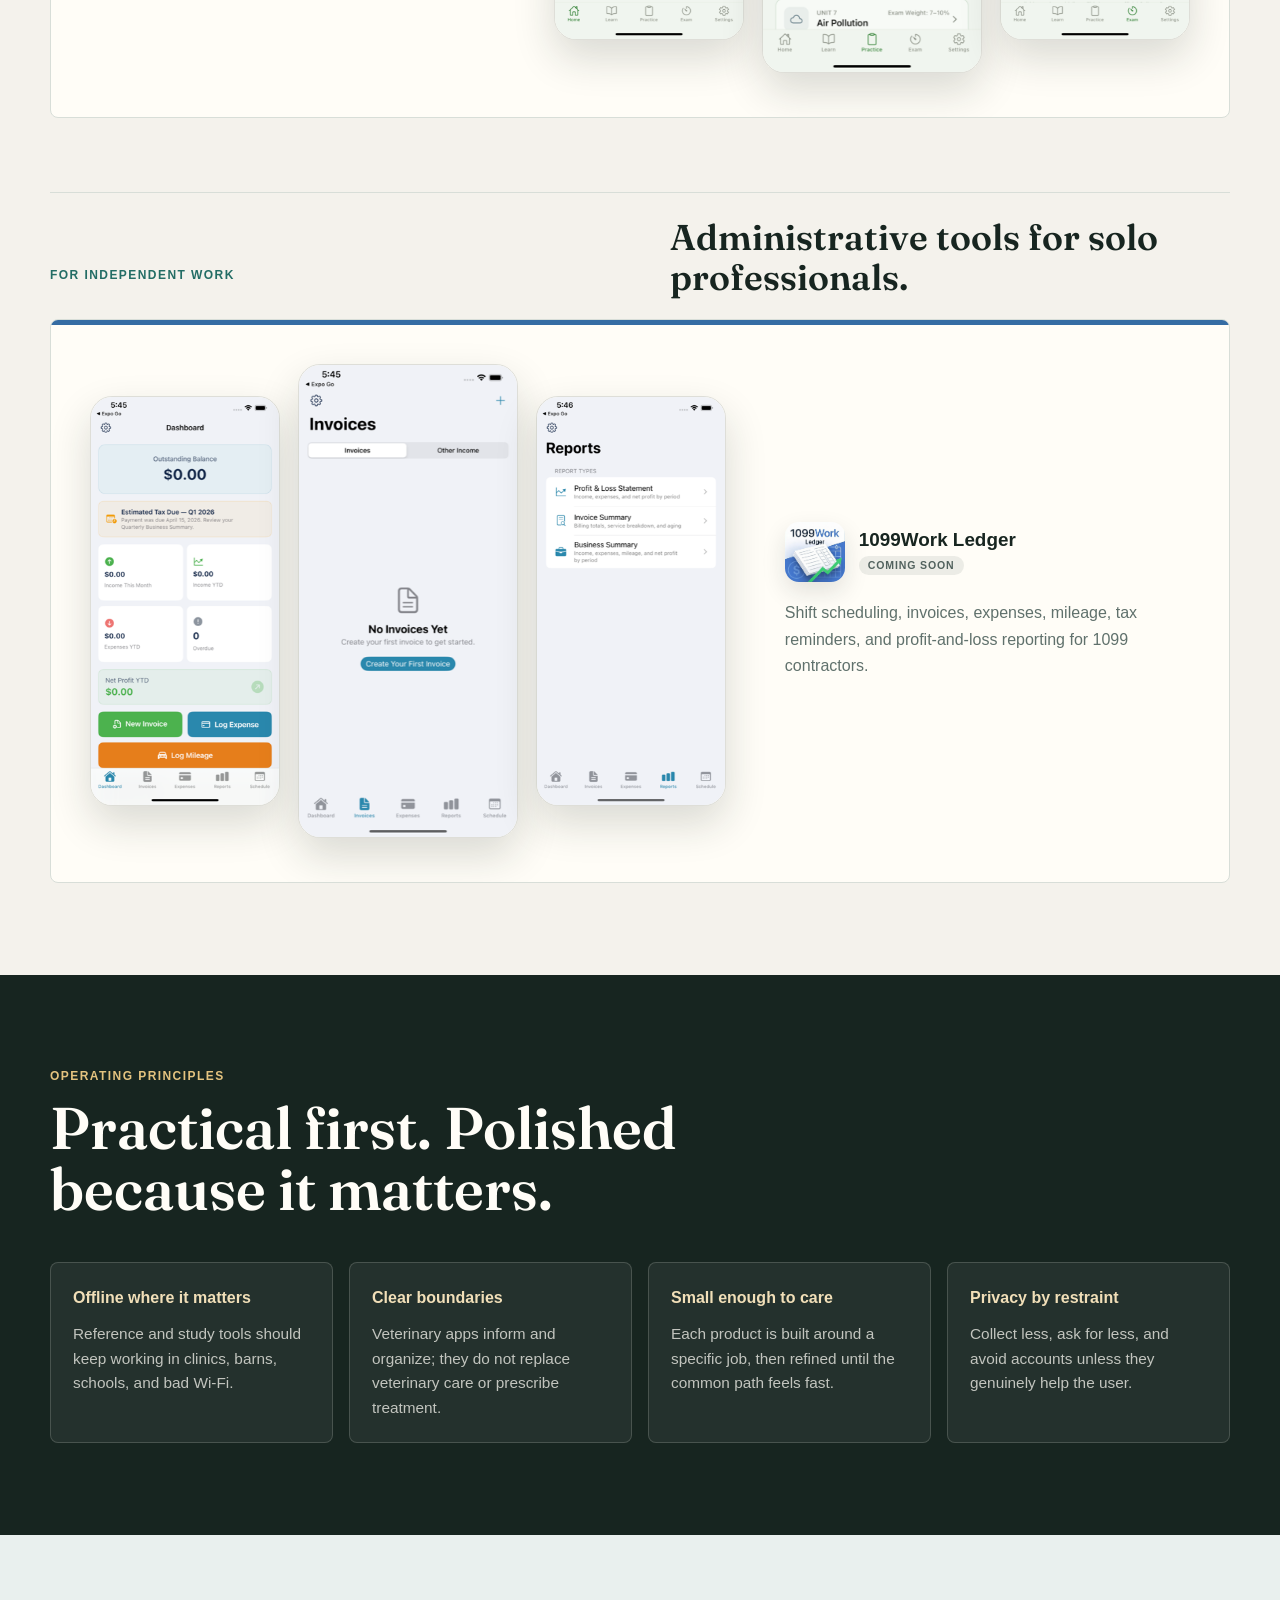
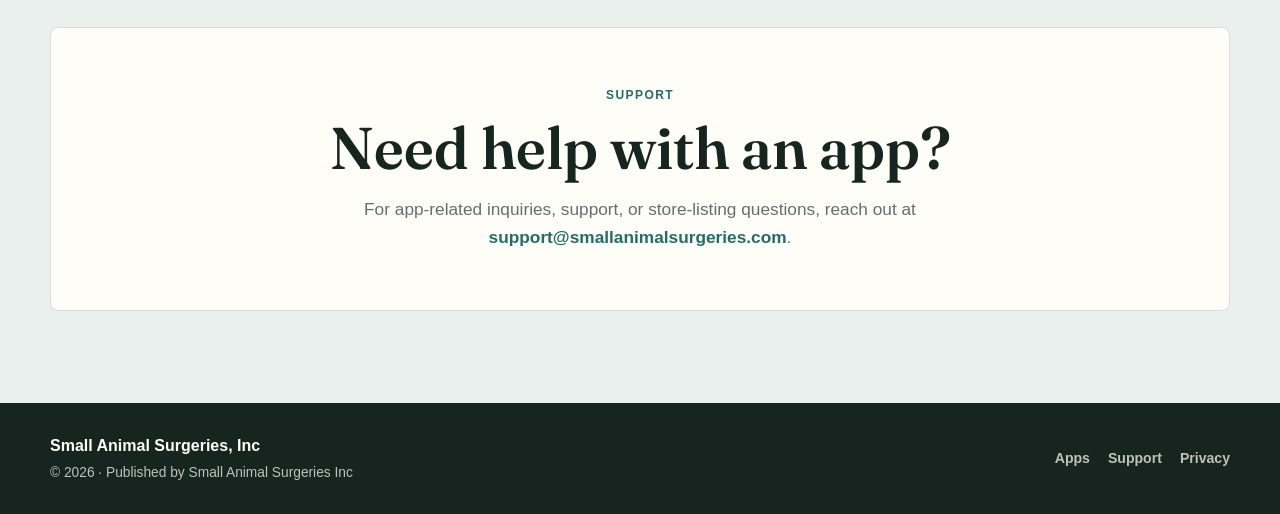
==== commit b6726254: "Overhaul SASI portfolio website" ====
--- a/index.html
+++ b/index.html
@@ -4,187 +4,256 @@
   <meta charset="UTF-8">
   <meta name="viewport" content="width=device-width, initial-scale=1.0">
   <title>Small Animal Surgeries, Inc</title>
-  <meta name="description" content="Purpose-built mobile apps for professionals and students — veterinary references, clinical calculators, business tools for independent contractors, and study guides.">
+  <meta name="description" content="Useful mobile apps built by a veterinarian for clinical reference, student practice, contractor workflows, and everyday professional gaps.">
   <link rel="preconnect" href="https://fonts.googleapis.com">
   <link rel="preconnect" href="https://fonts.gstatic.com" crossorigin>
   <link href="https://fonts.googleapis.com/css2?family=Fraunces:ital,opsz,wght@0,9..144,500;0,9..144,600;0,9..144,700;1,9..144,400;1,9..144,500&display=swap" rel="stylesheet">
-  <link rel="stylesheet" href="style.css">
+  <link rel="stylesheet" href="style.css?v=20260512">
   <link rel="icon" type="image/png" href="images/pettoxicLogo.png">
 </head>
 <body>
-
-  <!-- Hero -->
-  <section class="hero">
-    <div class="hero-blob" aria-hidden="true"></div>
-    <div class="section-inner">
-      <h1>Small Animal Surgeries, Inc</h1>
-      <p class="hero-pull">Purpose-built software for professionals and students.</p>
-      <p class="hero-signature">Built by a veterinarian who kept hitting the same gaps.</p>
-      <div class="hero-apps" aria-hidden="true">
-        <img class="hero-icon" src="images/pettoxicLogo.png" alt="">
-        <img class="hero-icon" src="images/ptequineLogo.png" alt="">
-        <img class="hero-icon" src="images/vetricsLogo.png" alt="">
-        <img class="hero-icon" src="images/apesprepLogo.png" alt="">
-        <img class="hero-icon" src="images/1099Logo1.png" alt="">
-      </div>
-    </div>
-  </section>
-
-  <!-- About -->
-  <section class="about" id="about">
-    <div class="section-inner fade-in">
-      <h2 class="section-title">About</h2>
-      <p class="about-text">
-        Small Animal Surgeries, Inc was founded by a veterinarian with experience spanning primary care and emergency medicine. Through years of clinical practice, real-world gaps in the tools available to veterinary professionals and independent contractors became impossible to ignore. That firsthand understanding of daily challenges led to the development of focused, purpose-built software solutions. The mission is simple: turn clinical experience into tools that genuinely help.
-      </p>
-    </div>
-  </section>
-
-  <!-- Apps -->
-  <section class="apps" id="apps">
-    <div class="section-inner">
-      <h2 class="section-title fade-in">Our Apps</h2>
-      <p class="section-subtitle fade-in">Clinical references, calculators, business tools, and study guides.</p>
-
-      <!-- Veterinary -->
-      <h3 class="apps-subsection-title fade-in">Veterinary</h3>
-      <div class="apps-grid">
-
-        <!-- Pet Toxic -->
-        <div class="app-card fade-in">
-          <div class="app-card-header">
-            <img src="images/pettoxicLogo.png" alt="Pet Toxic icon" class="app-icon">
-            <h3>Pet Toxic</h3>
-            <span class="status-badge available">Available</span>
-          </div>
-          <div class="app-card-body">
-            <p class="app-description">A toxicity reference app for pet owners and veterinary professionals. Quickly look up toxic substances for dogs and cats, with severity ratings and clinical guidance.</p>
-            <div class="screenshot-gallery">
-              <img src="images/pettoxic-01.png" alt="Pet Toxic home screen">
-              <img src="images/pettoxic-02.png" alt="Pet Toxic browse screen">
-              <img src="images/pettoxic-03.png" alt="Pet Toxic foods screen">
-              <img src="images/pettoxic-04.png" alt="Pet Toxic emergency screen">
-            </div>
-            <div class="app-actions">
-              <a href="https://pettoxic.com" class="btn btn-primary" target="_blank" rel="noopener">Visit pettoxic.com</a>
-              <a href="https://apps.apple.com/us/app/pet-toxic/id6758074515" class="btn btn-secondary" target="_blank" rel="noopener">App Store</a>
-              <a href="https://play.google.com/store/apps/details?id=com.pettoxic.android" class="btn btn-secondary" target="_blank" rel="noopener">Google Play</a>
-            </div>
-          </div>
-        </div>
-
-        <!-- Pet Toxic: Equine Edition -->
-        <div class="app-card fade-in">
-          <div class="app-card-header">
-            <img src="images/ptequineLogo.png" alt="Pet Toxic: Equine Edition icon" class="app-icon">
-            <h3>Pet Toxic: Equine Edition</h3>
-            <span class="status-badge available">Available</span>
-          </div>
-          <div class="app-card-body">
-            <p class="app-description">A toxicity reference focused exclusively on equines — horses, ponies, and related species. Severity ratings and clinical guidance tailored for horse owners and equine veterinary professionals.</p>
-            <div class="screenshot-gallery">
-              <img src="images/ptequine-01.png" alt="Pet Toxic Equine home screen">
-              <img src="images/ptequine-02.png" alt="Pet Toxic Equine browse screen">
-              <img src="images/ptequine-03.png" alt="Pet Toxic Equine forage screen">
-              <img src="images/ptequine-04.png" alt="Pet Toxic Equine emergency screen">
-            </div>
-            <div class="app-actions">
-              <a href="https://apps.apple.com/us/app/pet-toxic-equine-edition/id6759298291" class="btn btn-primary" target="_blank" rel="noopener">App Store</a>
-              <a href="https://play.google.com/store/apps/details?id=com.pettoxic.equine" class="btn btn-secondary" target="_blank" rel="noopener">Google Play</a>
-            </div>
-          </div>
-        </div>
-
-        <!-- Vetrics -->
-        <div class="app-card fade-in">
-          <div class="app-card-header">
-            <img src="images/vetricsLogo.png" alt="Vetrics icon" class="app-icon">
-            <h3>Vetrics</h3>
-            <span class="status-badge coming-soon">Coming Soon</span>
-          </div>
-          <div class="app-card-body">
-            <p class="app-description">Designed for veterinarians and veterinary technicians to streamline medical calculations, including a CPR Code Runner feature. Calculations can be saved and exported as PDF for record keeping.</p>
-            <div class="screenshot-gallery">
-              <img src="images/vetrics-01.png" alt="Vetrics home screen">
-              <img src="images/vetrics-02.png" alt="Vetrics Code Runner">
-              <img src="images/vetrics-03.png" alt="Vetrics CRI calculator">
-              <img src="images/vetrics-04.png" alt="Vetrics CRI detail">
-              <img src="images/vetrics-05.png" alt="Vetrics PDF export">
-            </div>
-          </div>
-        </div>
-
-      </div>
-
-      <!-- Education & Business -->
-      <h3 class="apps-subsection-title fade-in">Education &amp; Business</h3>
-      <div class="apps-grid apps-grid--pair">
-
-        <!-- APES Prep -->
-        <div class="app-card fade-in">
-          <div class="app-card-header">
-            <img src="images/apesprepLogo.png" alt="APES Prep icon" class="app-icon">
-            <h3>APES Prep</h3>
-            <span class="status-badge available">Available</span>
-          </div>
-          <div class="app-card-body">
-            <p class="app-description">A free, offline study app for AP Environmental Science. 270 multiple choice questions, 36 free response questions, 180 flashcards, and timed practice exams covering all 9 College Board units.</p>
-            <div class="screenshot-gallery">
+  <header class="site-header">
+    <a class="brand" href="#top" aria-label="Small Animal Surgeries home">
+      <span class="brand-mark">SASI</span>
+      <span>Small Animal Surgeries, Inc</span>
+    </a>
+    <nav class="site-nav" aria-label="Main navigation">
+      <a href="#apps">Apps</a>
+      <a href="#principles">Principles</a>
+      <a href="#contact">Contact</a>
+    </nav>
+  </header>
+
+  <main id="top">
+    <section class="hero">
+      <div class="hero-inner">
+        <div class="hero-copy fade-in">
+          <p class="eyebrow">Veterinarian-built software studio</p>
+          <h1>Useful apps for real shifts, study sessions, and solo work.</h1>
+          <p class="hero-lede">
+            Small Animal Surgeries, Inc publishes focused mobile tools for veterinary reference, classroom practice, contractor admin, and the everyday gaps that keep showing up in real life.
+          </p>
+          <div class="hero-actions">
+            <a class="btn btn-primary" href="#apps">Explore apps</a>
+            <a class="btn btn-secondary" href="mailto:support@smallanimalsurgeries.com">Contact support</a>
+          </div>
+        </div>
+
+        <div class="hero-showcase fade-in" aria-label="App screenshots">
+          <img class="phone-shot phone-shot-primary" src="images/pettoxic-01.png" alt="Pet Toxic app home screen">
+          <img class="phone-shot phone-shot-secondary" src="images/vetrics-02.png" alt="Vetrics CPR Code Runner screen">
+          <img class="phone-shot phone-shot-tertiary" src="images/apesprep-03.png" alt="APES Prep practice screen">
+        </div>
+      </div>
+    </section>
+
+    <section class="founder" id="about">
+      <div class="section-inner founder-grid">
+        <div class="founder-copy fade-in">
+          <p class="eyebrow">Veterinarian-built</p>
+          <h2 class="section-title">A small studio with clinic-floor instincts.</h2>
+          <p>
+            Small Animal Surgeries, Inc was founded by a small animal veterinarian with emergency practice experience and a habit of building practical mobile tools. The company name started in veterinary medicine, but the portfolio has grown into a toolkit for students, clinicians, and independent workers.
+          </p>
+        </div>
+        <div class="cred-list fade-in" aria-label="Founder background">
+          <div class="cred-item">
+            <span>01</span>
+            <strong>Emergency practice perspective</strong>
+            <p>Products are shaped by the pressure, speed, and ambiguity of real clinical work.</p>
+          </div>
+          <div class="cred-item">
+            <span>02</span>
+            <strong>Solo-builder focus</strong>
+            <p>Small, direct tools with clear jobs instead of bloated platforms.</p>
+          </div>
+          <div class="cred-item">
+            <span>03</span>
+            <strong>Privacy-conscious defaults</strong>
+            <p>Many apps are designed to work offline and avoid unnecessary account friction.</p>
+          </div>
+        </div>
+      </div>
+    </section>
+
+    <section class="apps" id="apps">
+      <div class="section-inner">
+        <div class="section-heading fade-in">
+          <p class="eyebrow">Portfolio</p>
+          <h2 class="section-title">Apps for moments when a better tool should already exist.</h2>
+          <p class="section-subtitle">Grouped by the people and workflows they serve.</p>
+        </div>
+
+        <div class="app-family fade-in">
+          <div class="family-heading">
+            <p class="eyebrow">For Veterinary Care</p>
+            <h3>Fast references and calculators for clinical contexts.</h3>
+          </div>
+          <div class="product-grid product-grid-three">
+            <article class="product-card accent-teal">
+              <div class="product-header">
+                <img src="images/pettoxicLogo.png" alt="Pet Toxic icon" class="app-icon">
+                <div>
+                  <h4>Pet Toxic</h4>
+                  <span class="status-badge available">Available</span>
+                </div>
+              </div>
+              <p class="product-line">Offline toxicity lookup for stressful small animal moments.</p>
+              <div class="screenshot-row">
+                <img src="images/pettoxic-01.png" alt="Pet Toxic home screen">
+                <img src="images/pettoxic-02.png" alt="Pet Toxic browse screen">
+                <img src="images/pettoxic-04.png" alt="Pet Toxic emergency screen">
+              </div>
+              <div class="app-actions">
+                <a href="https://pettoxic.com" class="btn btn-primary" target="_blank" rel="noopener">Visit site</a>
+                <a href="https://apps.apple.com/us/app/pet-toxic/id6758074515" class="btn btn-secondary" target="_blank" rel="noopener">App Store</a>
+                <a href="https://play.google.com/store/apps/details?id=com.pettoxic.android" class="btn btn-secondary" target="_blank" rel="noopener">Google Play</a>
+              </div>
+            </article>
+
+            <article class="product-card accent-gold">
+              <div class="product-header">
+                <img src="images/ptequineLogo.png" alt="Pet Toxic: Equine Edition icon" class="app-icon">
+                <div>
+                  <h4>Pet Toxic: Equine Edition</h4>
+                  <span class="status-badge available">Available</span>
+                </div>
+              </div>
+              <p class="product-line">Equine-focused toxicology reference for horses, ponies, and related species.</p>
+              <div class="screenshot-row">
+                <img src="images/ptequine-01.png" alt="Pet Toxic Equine home screen">
+                <img src="images/ptequine-02.png" alt="Pet Toxic Equine browse screen">
+                <img src="images/ptequine-03.png" alt="Pet Toxic Equine forage screen">
+              </div>
+              <div class="app-actions">
+                <a href="https://apps.apple.com/us/app/pet-toxic-equine-edition/id6759298291" class="btn btn-primary" target="_blank" rel="noopener">App Store</a>
+                <a href="https://play.google.com/store/apps/details?id=com.pettoxic.equine" class="btn btn-secondary" target="_blank" rel="noopener">Google Play</a>
+              </div>
+            </article>
+
+            <article class="product-card accent-navy">
+              <div class="product-header">
+                <img src="images/vetricsLogo.png" alt="Vetrics icon" class="app-icon">
+                <div>
+                  <h4>Vetrics</h4>
+                  <span class="status-badge coming-soon">Coming Soon</span>
+                </div>
+              </div>
+              <p class="product-line">Veterinary calculators, CPR Code Runner, and exportable records for clinical math.</p>
+              <div class="screenshot-row">
+                <img src="images/vetrics-01.png" alt="Vetrics home screen">
+                <img src="images/vetrics-02.png" alt="Vetrics Code Runner screen">
+                <img src="images/vetrics-05.png" alt="Vetrics PDF export screen">
+              </div>
+            </article>
+          </div>
+        </div>
+
+        <div class="app-family fade-in">
+          <div class="family-heading">
+            <p class="eyebrow">For Students</p>
+            <h3>Focused practice without accounts, ads, or noise.</h3>
+          </div>
+          <article class="feature-card accent-green">
+            <div class="feature-copy">
+              <div class="product-header">
+                <img src="images/apesprepLogo.png" alt="APES Prep icon" class="app-icon">
+                <div>
+                  <h4>APES Prep</h4>
+                  <span class="status-badge available">Available</span>
+                </div>
+              </div>
+              <p class="product-line">A free AP Environmental Science study app with MCQ, FRQ, flashcards, and timed exams across all 9 College Board units.</p>
+              <div class="app-actions">
+                <a href="https://apps.apple.com/us/app/apes-prep/id6761887254" class="btn btn-primary" target="_blank" rel="noopener">App Store</a>
+                <a href="https://play.google.com/store/apps/details?id=com.crisfontes.apesprep" class="btn btn-secondary" target="_blank" rel="noopener">Google Play</a>
+              </div>
+            </div>
+            <div class="feature-screens">
               <img src="images/apesprep-01.png" alt="APES Prep home screen">
-              <img src="images/apesprep-02.png" alt="APES Prep learn screen">
               <img src="images/apesprep-03.png" alt="APES Prep practice screen">
               <img src="images/apesprep-04.png" alt="APES Prep exam screen">
-              <img src="images/apesprep-05.png" alt="APES Prep settings screen">
-            </div>
-            <div class="app-actions">
-              <a href="https://apps.apple.com/us/app/apes-prep/id6761887254" class="btn btn-primary" target="_blank" rel="noopener">App Store</a>
-              <a href="https://play.google.com/store/apps/details?id=com.crisfontes.apesprep" class="btn btn-secondary" target="_blank" rel="noopener">Google Play</a>
-            </div>
-          </div>
-        </div>
-
-        <!-- 1099Work Ledger -->
-        <div class="app-card fade-in">
-          <div class="app-card-header">
-            <img src="images/1099Logo1.png" alt="1099Work Ledger icon" class="app-icon">
-            <h3>1099Work Ledger</h3>
-            <span class="status-badge coming-soon">Coming Soon</span>
-          </div>
-          <div class="app-card-body">
-            <p class="app-description">A business management app built for 1099 independent contractors. Handles shift scheduling, invoicing, expense tracking, mileage logging, and financial reporting — without the complexity or cost of traditional accounting software.</p>
-            <div class="screenshot-gallery">
+            </div>
+          </article>
+        </div>
+
+        <div class="app-family fade-in">
+          <div class="family-heading">
+            <p class="eyebrow">For Independent Work</p>
+            <h3>Administrative tools for solo professionals.</h3>
+          </div>
+          <article class="feature-card feature-card-reverse accent-blue">
+            <div class="feature-copy">
+              <div class="product-header">
+                <img src="images/1099Logo1.png" alt="1099Work Ledger icon" class="app-icon">
+                <div>
+                  <h4>1099Work Ledger</h4>
+                  <span class="status-badge coming-soon">Coming Soon</span>
+                </div>
+              </div>
+              <p class="product-line">Shift scheduling, invoices, expenses, mileage, tax reminders, and profit-and-loss reporting for 1099 contractors.</p>
+            </div>
+            <div class="feature-screens">
               <img src="images/1099wl-01.png" alt="1099Work Ledger dashboard">
-              <img src="images/1099wl-02.png" alt="1099Work Ledger invoices">
-              <img src="images/1099wl-03.png" alt="1099Work Ledger expenses">
-              <img src="images/1099wl-04.png" alt="1099Work Ledger reports">
-              <img src="images/1099wl-05.png" alt="1099Work Ledger schedule">
-              <img src="images/1099wl-06.png" alt="1099Work Ledger settings">
-            </div>
-          </div>
-        </div>
-
-      </div>
-    </div>
-  </section>
-
-  <!-- Contact -->
-  <section class="contact" id="contact">
-    <div class="section-inner fade-in">
-      <h2 class="section-title">Contact</h2>
-      <p>For app-related inquiries, reach out at <a href="mailto:support@smallanimalsurgeries.com">support@smallanimalsurgeries.com</a></p>
-    </div>
-  </section>
-
-  <!-- Footer -->
+              <img src="images/1099wl-02.png" alt="1099Work Ledger invoices screen">
+              <img src="images/1099wl-04.png" alt="1099Work Ledger reports screen">
+            </div>
+          </article>
+        </div>
+      </div>
+    </section>
+
+    <section class="principles" id="principles">
+      <div class="section-inner">
+        <div class="section-heading fade-in">
+          <p class="eyebrow">Operating Principles</p>
+          <h2 class="section-title">Practical first. Polished because it matters.</h2>
+        </div>
+        <div class="principle-grid">
+          <div class="principle fade-in">
+            <span>Offline where it matters</span>
+            <p>Reference and study tools should keep working in clinics, barns, schools, and bad Wi-Fi.</p>
+          </div>
+          <div class="principle fade-in">
+            <span>Clear boundaries</span>
+            <p>Veterinary apps inform and organize; they do not replace veterinary care or prescribe treatment.</p>
+          </div>
+          <div class="principle fade-in">
+            <span>Small enough to care</span>
+            <p>Each product is built around a specific job, then refined until the common path feels fast.</p>
+          </div>
+          <div class="principle fade-in">
+            <span>Privacy by restraint</span>
+            <p>Collect less, ask for less, and avoid accounts unless they genuinely help the user.</p>
+          </div>
+        </div>
+      </div>
+    </section>
+
+    <section class="contact" id="contact">
+      <div class="section-inner contact-panel fade-in">
+        <p class="eyebrow">Support</p>
+        <h2 class="section-title">Need help with an app?</h2>
+        <p>For app-related inquiries, support, or store-listing questions, reach out at <a href="mailto:support@smallanimalsurgeries.com">support@smallanimalsurgeries.com</a>.</p>
+      </div>
+    </section>
+  </main>
+
   <footer>
     <div class="footer-inner">
-      <span>&copy; 2026 Small Animal Surgeries, Inc</span>
-      <a href="https://1099work.net/privacy" target="_blank" rel="noopener">1099Work Ledger Privacy Policy</a>
+      <div>
+        <strong>Small Animal Surgeries, Inc</strong>
+        <span>&copy; 2026 · Published by Small Animal Surgeries Inc</span>
+      </div>
+      <div class="footer-links">
+        <a href="#apps">Apps</a>
+        <a href="mailto:support@smallanimalsurgeries.com">Support</a>
+        <a href="https://1099work.net/privacy" target="_blank" rel="noopener">Privacy</a>
+      </div>
     </div>
   </footer>
 
   <script>
-    // Fade-in on scroll
     const observer = new IntersectionObserver((entries) => {
       entries.forEach(entry => {
         if (entry.isIntersecting) {
@@ -195,6 +264,5 @@
 
     document.querySelectorAll('.fade-in').forEach(el => observer.observe(el));
   </script>
-
 </body>
 </html>
--- a/style.css
+++ b/style.css
@@ -1,4 +1,3 @@
-/* ===== Reset & Base ===== */
 *, *::before, *::after {
   margin: 0;
   padding: 0;
@@ -6,18 +5,22 @@
 }
 
 :root {
-  --bg: #eef3f2;
-  --surface: #f7fafa;
-  --text: #1a2e2a;
-  --text-secondary: #506b65;
-  --accent: #2a8c7a;
-  --accent-hover: #237a6a;
-  --accent-warm: #c69b4a;
-  --accent-warm-soft: rgba(198, 155, 74, 0.18);
-  --border: #d0ddd9;
-  --section-alt: #e4edeb;
-  --radius: 16px;
-  --max-width: 1100px;
+  --bg: #f4f2ec;
+  --surface: #fffdf7;
+  --surface-cool: #e9f0ee;
+  --ink: #172520;
+  --muted: #60716c;
+  --line: #d8ded8;
+  --teal: #2f8c82;
+  --teal-dark: #236d65;
+  --gold: #b7893d;
+  --navy: #112b4d;
+  --green: #477d49;
+  --blue: #356ca3;
+  --coral: #bd6655;
+  --radius: 8px;
+  --max-width: 1180px;
+  --shadow: 0 24px 70px rgba(23, 37, 32, 0.14);
 }
 
 html {
@@ -26,15 +29,16 @@
 }
 
 body {
-  font-family: -apple-system, BlinkMacSystemFont, 'Helvetica Neue', 'Segoe UI', Roboto, Arial, sans-serif;
   background: var(--bg);
-  color: var(--text);
+  color: var(--ink);
+  font-family: -apple-system, BlinkMacSystemFont, "Helvetica Neue", "Segoe UI", Roboto, Arial, sans-serif;
   line-height: 1.6;
+  overflow-x: hidden;
   -webkit-font-smoothing: antialiased;
 }
 
 a {
-  color: var(--accent);
+  color: inherit;
   text-decoration: none;
 }
 
@@ -43,454 +47,769 @@
 }
 
 img {
+  display: block;
   max-width: 100%;
+}
+
+.site-header {
+  position: fixed;
+  top: 0;
+  left: 0;
+  right: 0;
+  z-index: 20;
+  display: flex;
+  align-items: center;
+  justify-content: space-between;
+  gap: 24px;
+  padding: 16px clamp(18px, 4vw, 44px);
+  background: rgba(244, 242, 236, 0.88);
+  border-bottom: 1px solid rgba(216, 222, 216, 0.8);
+  backdrop-filter: blur(16px);
+}
+
+.brand {
+  display: flex;
+  align-items: center;
+  gap: 10px;
+  color: var(--ink);
+  font-size: 0.92rem;
+  font-weight: 700;
+  letter-spacing: 0.01em;
+}
+
+.brand:hover,
+.site-nav a:hover {
+  text-decoration: none;
+  color: var(--teal-dark);
+}
+
+.brand-mark {
+  display: grid;
+  place-items: center;
+  width: 38px;
+  height: 38px;
+  border-radius: 9px;
+  background: var(--ink);
+  color: var(--surface);
+  font-family: "Fraunces", Georgia, "Times New Roman", serif;
+  font-size: 0.74rem;
+  letter-spacing: 0.08em;
+}
+
+.site-nav {
+  display: flex;
+  align-items: center;
+  gap: clamp(14px, 3vw, 30px);
+  color: var(--muted);
+  font-size: 0.88rem;
+  font-weight: 700;
+}
+
+section {
+  padding: 92px 24px;
+}
+
+.section-inner,
+.hero-inner {
+  width: min(100%, var(--max-width));
+  margin: 0 auto;
+}
+
+.eyebrow {
+  color: var(--teal-dark);
+  font-size: 0.75rem;
+  font-weight: 800;
+  letter-spacing: 0.12em;
+  margin-bottom: 12px;
+  text-transform: uppercase;
+}
+
+.section-title,
+.hero h1 {
+  font-family: "Fraunces", Georgia, "Times New Roman", serif;
+  font-weight: 600;
+  letter-spacing: 0;
+  line-height: 1.03;
+}
+
+.section-title {
+  max-width: 780px;
+  font-size: clamp(2rem, 4.6vw, 4rem);
+}
+
+.section-subtitle {
+  max-width: 560px;
+  margin-top: 16px;
+  color: var(--muted);
+  font-size: 1.08rem;
+}
+
+.section-heading {
+  margin-bottom: 42px;
+}
+
+.hero {
+  min-height: 92vh;
+  display: flex;
+  align-items: center;
+  padding: 116px 24px 60px;
+  overflow: hidden;
+  background: var(--surface-cool);
+}
+
+.hero-inner {
+  display: grid;
+  grid-template-columns: minmax(0, 0.88fr) minmax(400px, 1.12fr);
+  align-items: center;
+  gap: clamp(36px, 7vw, 86px);
+}
+
+.hero h1 {
+  max-width: 720px;
+  font-size: clamp(2.9rem, 4.8vw, 4.85rem);
+  line-height: 1.05;
+}
+
+.hero-lede {
+  max-width: 620px;
+  margin-top: 20px;
+  color: #3d514b;
+  font-size: clamp(1.05rem, 1.8vw, 1.28rem);
+  line-height: 1.62;
+}
+
+.hero-actions,
+.app-actions {
+  display: flex;
+  flex-wrap: wrap;
+  gap: 12px;
+}
+
+.hero-actions {
+  margin-top: 26px;
+}
+
+.btn {
+  display: inline-flex;
+  align-items: center;
+  justify-content: center;
+  min-height: 44px;
+  padding: 11px 18px;
+  border-radius: 999px;
+  border: 1px solid transparent;
+  font-size: 0.92rem;
+  font-weight: 800;
+  line-height: 1.1;
+  text-align: center;
+  transition: background 0.18s ease, color 0.18s ease, border-color 0.18s ease, transform 0.18s ease;
+}
+
+.btn:hover {
+  transform: translateY(-1px);
+  text-decoration: none;
+}
+
+.btn-primary {
+  background: var(--ink);
+  color: var(--surface);
+}
+
+.btn-primary:hover {
+  background: var(--teal-dark);
+}
+
+.btn-secondary {
+  background: transparent;
+  border-color: rgba(23, 37, 32, 0.26);
+  color: var(--ink);
+}
+
+.btn-secondary:hover {
+  border-color: var(--teal-dark);
+  color: var(--teal-dark);
+}
+
+.hero-showcase {
+  position: relative;
+  min-height: 560px;
+}
+
+.hero-showcase::before {
+  content: "";
+  position: absolute;
+  inset: 48px 0 74px 68px;
+  border: 1px solid rgba(47, 140, 130, 0.3);
+  background: rgba(255, 253, 247, 0.58);
+  box-shadow: var(--shadow);
+}
+
+.phone-shot {
+  position: absolute;
+  width: min(40%, 236px);
+  border-radius: 28px;
+  border: 1px solid rgba(23, 37, 32, 0.14);
+  box-shadow: 0 26px 64px rgba(23, 37, 32, 0.24);
+  background: #fff;
+}
+
+.phone-shot-primary {
+  left: 26%;
+  top: 0;
+  z-index: 3;
+  width: min(45%, 264px);
+}
+
+.phone-shot-secondary {
+  left: 0;
+  top: 126px;
+  z-index: 2;
+  transform: rotate(-5deg);
+}
+
+.phone-shot-tertiary {
+  right: 0;
+  top: 168px;
+  z-index: 1;
+  transform: rotate(5deg);
+}
+
+.founder {
+  background: var(--surface);
+}
+
+.founder-grid {
+  display: grid;
+  grid-template-columns: minmax(0, 0.9fr) minmax(360px, 1.1fr);
+  gap: clamp(34px, 7vw, 84px);
+  align-items: start;
+}
+
+.founder-copy p:not(.eyebrow) {
+  max-width: 640px;
+  margin-top: 22px;
+  color: var(--muted);
+  font-size: 1.08rem;
+  line-height: 1.8;
+}
+
+.cred-list {
+  display: grid;
+  gap: 12px;
+}
+
+.cred-item {
+  display: grid;
+  grid-template-columns: 48px 1fr;
+  gap: 16px;
+  padding: 22px 0;
+  border-top: 1px solid var(--line);
+}
+
+.cred-item:last-child {
+  border-bottom: 1px solid var(--line);
+}
+
+.cred-item span {
+  color: var(--gold);
+  font-family: "Fraunces", Georgia, "Times New Roman", serif;
+  font-size: 1.45rem;
+  font-weight: 600;
+}
+
+.cred-item strong {
   display: block;
-}
-
-/* ===== Section Shared ===== */
-section {
-  padding: 80px 24px;
-}
-
-.section-inner {
-  max-width: var(--max-width);
-  margin: 0 auto;
-}
-
-.section-title {
-  font-family: 'Fraunces', Georgia, 'Times New Roman', serif;
-  font-size: 2.1rem;
+  margin-bottom: 4px;
+  font-size: 1.05rem;
+}
+
+.cred-item p {
+  grid-column: 2;
+  color: var(--muted);
+}
+
+.apps {
+  background: var(--bg);
+}
+
+.app-family + .app-family {
+  margin-top: 74px;
+}
+
+.family-heading {
+  display: flex;
+  justify-content: space-between;
+  align-items: end;
+  gap: 28px;
+  margin-bottom: 22px;
+  border-top: 1px solid var(--line);
+  padding-top: 24px;
+}
+
+.family-heading h3 {
+  max-width: 560px;
+  font-family: "Fraunces", Georgia, "Times New Roman", serif;
+  font-size: clamp(1.55rem, 2.8vw, 2.45rem);
   font-weight: 600;
-  letter-spacing: -0.02em;
-  margin-bottom: 12px;
-}
-
-.section-subtitle {
-  font-size: 1.1rem;
-  color: var(--text-secondary);
-  margin-bottom: 48px;
-}
-
-/* ===== Header / Hero ===== */
-.hero {
+  line-height: 1.12;
+}
+
+.product-grid {
+  display: grid;
+  gap: 22px;
+}
+
+.product-grid-three {
+  grid-template-columns: repeat(3, minmax(0, 1fr));
+}
+
+.product-card,
+.feature-card,
+.principle,
+.contact-panel {
+  border: 1px solid var(--line);
+  border-radius: var(--radius);
+  background: var(--surface);
+}
+
+.product-card {
   position: relative;
-  min-height: 88vh;
-  display: flex;
-  align-items: center;
-  justify-content: center;
-  text-align: center;
-  padding: 140px 24px 120px;
-  background: linear-gradient(180deg, #dde8e5 0%, var(--bg) 100%);
+  display: flex;
+  min-width: 0;
+  flex-direction: column;
+  gap: 18px;
+  padding: 24px;
   overflow: hidden;
 }
 
-.hero .section-inner {
-  position: relative;
-  z-index: 1;
-}
-
-.hero-blob {
-  position: absolute;
-  top: -15%;
-  left: 50%;
-  transform: translateX(-50%);
-  width: 1100px;
-  height: 1100px;
-  max-width: 150%;
-  background:
-    radial-gradient(circle at 35% 40%, rgba(42, 140, 122, 0.24), transparent 55%),
-    radial-gradient(circle at 68% 62%, rgba(198, 155, 74, 0.12), transparent 60%);
-  pointer-events: none;
-}
-
-.hero h1 {
-  font-family: 'Fraunces', Georgia, 'Times New Roman', serif;
-  font-size: clamp(2.6rem, 7vw, 4.8rem);
-  font-weight: 600;
-  letter-spacing: -0.035em;
-  line-height: 1.02;
-  margin-bottom: 28px;
-  color: var(--text);
-}
-
-.hero-pull {
-  font-family: 'Fraunces', Georgia, 'Times New Roman', serif;
-  font-size: clamp(1.2rem, 2.6vw, 1.6rem);
-  font-weight: 500;
-  letter-spacing: -0.01em;
-  color: var(--text);
-  max-width: 640px;
-  margin: 0 auto 18px;
-  line-height: 1.4;
-}
-
-.hero-signature {
-  font-family: 'Fraunces', Georgia, 'Times New Roman', serif;
-  font-style: italic;
-  font-weight: 400;
-  font-size: clamp(0.98rem, 1.6vw, 1.15rem);
-  color: var(--text-secondary);
-  max-width: 540px;
-  margin: 0 auto;
-  line-height: 1.5;
-  position: relative;
-  padding-top: 18px;
-}
-
-.hero-signature::before {
-  content: '';
+.product-card::before,
+.feature-card::before {
+  content: "";
   position: absolute;
   top: 0;
-  left: 50%;
-  transform: translateX(-50%);
-  width: 28px;
-  height: 2px;
-  background: var(--accent-warm);
-  border-radius: 2px;
-  opacity: 0.8;
-}
-
-.hero-apps {
-  display: flex;
-  justify-content: center;
-  align-items: center;
-  margin-top: 72px;
-}
-
-.hero-icon {
-  width: 68px;
-  height: 68px;
-  border-radius: 16px;
-  box-shadow: 0 10px 28px rgba(26, 46, 42, 0.14);
-  background: #fff;
-  transition: transform 0.35s cubic-bezier(0.2, 0.8, 0.2, 1), box-shadow 0.35s ease;
-}
-
-.hero-icon + .hero-icon {
-  margin-left: -14px;
-}
-
-.hero-icon:nth-child(1) { transform: rotate(-10deg) translateY(6px); z-index: 1; }
-.hero-icon:nth-child(2) { transform: rotate(-5deg) translateY(0); z-index: 2; }
-.hero-icon:nth-child(3) { transform: rotate(0deg) translateY(-8px); z-index: 3; }
-.hero-icon:nth-child(4) { transform: rotate(5deg) translateY(0); z-index: 2; }
-.hero-icon:nth-child(5) { transform: rotate(10deg) translateY(6px); z-index: 1; }
-
-.hero-icon:hover {
-  transform: translateY(-12px) rotate(0deg) scale(1.08);
-  box-shadow: 0 16px 36px rgba(26, 46, 42, 0.22);
-  z-index: 4;
-}
-
-/* ===== About ===== */
-.about {
-  background: var(--surface);
-}
-
-.about-text {
-  max-width: 720px;
-  font-size: 1.1rem;
-  line-height: 1.8;
-  color: var(--text-secondary);
-}
-
-/* ===== Apps ===== */
-.apps {
-  background: var(--section-alt);
-}
-
-.apps-subsection-title {
-  font-family: 'Fraunces', Georgia, 'Times New Roman', serif;
-  font-size: 1.55rem;
-  font-weight: 500;
-  letter-spacing: -0.01em;
-  color: var(--text);
-  margin-top: 56px;
-  margin-bottom: 28px;
-  padding-bottom: 12px;
-  position: relative;
-}
-
-.apps-subsection-title::after {
-  content: '';
-  position: absolute;
   left: 0;
-  bottom: 0;
-  width: 44px;
-  height: 3px;
-  background: var(--accent-warm);
-  border-radius: 2px;
-}
-
-.apps-subsection-title:first-of-type {
-  margin-top: 0;
-}
-
-.apps-grid {
-  display: grid;
-  grid-template-columns: repeat(3, 1fr);
-  gap: 28px;
-}
-
-.apps-grid--pair {
-  grid-template-columns: repeat(2, 1fr);
-  max-width: 760px;
-  margin-left: auto;
-  margin-right: auto;
-}
-
-.apps-grid + .apps-subsection-title {
-  margin-top: 72px;
-}
-
-/* --- App Card --- */
-.app-card {
-  position: relative;
-  background: var(--surface);
-  border-radius: var(--radius);
-  border: 1px solid var(--border);
-  overflow: hidden;
-  display: flex;
-  flex-direction: column;
-  transition: box-shadow 0.3s ease, transform 0.3s ease;
-}
-
-.status-badge {
-  position: absolute;
-  top: 18px;
-  right: 18px;
-  z-index: 2;
-  padding: 4px 10px;
-  border-radius: 980px;
-  font-size: 0.68rem;
-  font-weight: 600;
-  letter-spacing: 0.04em;
-  text-transform: uppercase;
-  white-space: nowrap;
-}
-
-.status-badge.available {
-  background: rgba(42, 140, 122, 0.14);
-  color: var(--accent);
-}
-
-.status-badge.coming-soon {
-  background: var(--section-alt);
-  color: var(--text-secondary);
-  border: 1px solid var(--border);
-}
-
-.app-card:hover {
-  box-shadow: 0 8px 30px rgba(0,0,0,0.08);
-  transform: translateY(-4px);
-}
-
-.app-card-header {
+  right: 0;
+  height: 5px;
+  background: var(--card-accent, var(--teal));
+}
+
+.product-header {
   display: flex;
   align-items: center;
   gap: 14px;
-  padding: 24px 110px 0 24px;
 }
 
 .app-icon {
   width: 60px;
   height: 60px;
+  flex: 0 0 60px;
   border-radius: 14px;
-  flex-shrink: 0;
-}
-
-.app-card-header h3 {
-  font-size: 1.2rem;
-  font-weight: 600;
-  letter-spacing: -0.01em;
-  flex: 1;
-  min-width: 0;
-}
-
-.app-card-body {
-  padding: 16px 24px 24px;
-  flex: 1;
-  display: flex;
-  flex-direction: column;
-}
-
-.app-description {
-  font-size: 0.95rem;
-  color: var(--text-secondary);
+  box-shadow: 0 10px 24px rgba(23, 37, 32, 0.12);
+}
+
+.product-header h4 {
+  font-size: 1.18rem;
+  line-height: 1.25;
+}
+
+.status-badge {
+  display: inline-block;
+  margin-top: 5px;
+  padding: 4px 9px;
+  border-radius: 999px;
+  font-size: 0.66rem;
+  font-weight: 800;
+  letter-spacing: 0.08em;
+  line-height: 1;
+  text-transform: uppercase;
+}
+
+.status-badge.available {
+  background: rgba(47, 140, 130, 0.14);
+  color: var(--teal-dark);
+}
+
+.status-badge.coming-soon {
+  background: rgba(96, 113, 108, 0.12);
+  color: #52625e;
+}
+
+.product-line {
+  color: var(--muted);
+  font-size: 1rem;
   line-height: 1.65;
-  margin-bottom: 20px;
-}
-
-/* Screenshot gallery */
-.screenshot-gallery {
+}
+
+.screenshot-row {
   display: flex;
   gap: 10px;
+  margin: 4px -24px 0 0;
   overflow-x: auto;
-  padding-bottom: 8px;
-  margin-bottom: 20px;
+  padding: 0 24px 14px 0;
   scroll-snap-type: x mandatory;
   -webkit-overflow-scrolling: touch;
   -webkit-mask-image: linear-gradient(to right, #000 0, #000 calc(100% - 36px), transparent 100%);
           mask-image: linear-gradient(to right, #000 0, #000 calc(100% - 36px), transparent 100%);
 }
 
-.screenshot-gallery::-webkit-scrollbar {
+.screenshot-row::-webkit-scrollbar {
   height: 4px;
 }
 
-.screenshot-gallery::-webkit-scrollbar-thumb {
-  background: var(--border);
-  border-radius: 2px;
-}
-
-.screenshot-gallery img {
-  height: 260px;
+.screenshot-row::-webkit-scrollbar-thumb {
+  background: rgba(23, 37, 32, 0.18);
+  border-radius: 999px;
+}
+
+.screenshot-row img {
+  height: 300px;
   width: auto;
-  border-radius: 10px;
-  border: 1px solid var(--border);
+  flex: 0 0 auto;
+  border: 1px solid rgba(23, 37, 32, 0.14);
+  border-radius: 18px;
   scroll-snap-align: start;
-  flex-shrink: 0;
-}
-
-/* Buttons */
+}
+
 .app-actions {
   margin-top: auto;
+}
+
+.app-actions .btn {
+  min-height: 40px;
+  padding: 9px 14px;
+  font-size: 0.84rem;
+}
+
+.accent-teal { --card-accent: var(--teal); }
+.accent-gold { --card-accent: var(--gold); }
+.accent-navy { --card-accent: var(--navy); }
+.accent-green { --card-accent: var(--green); }
+.accent-blue { --card-accent: var(--blue); }
+
+.feature-card {
+  position: relative;
+  display: grid;
+  grid-template-columns: minmax(280px, 0.78fr) minmax(0, 1.22fr);
+  gap: clamp(20px, 5vw, 64px);
+  align-items: center;
+  overflow: hidden;
+  padding: clamp(24px, 5vw, 44px);
+}
+
+.feature-card-reverse {
+  grid-template-columns: minmax(0, 1.22fr) minmax(280px, 0.78fr);
+}
+
+.feature-card-reverse .feature-copy {
+  order: 2;
+}
+
+.feature-copy {
+  display: grid;
+  gap: 18px;
+}
+
+.feature-screens {
+  display: flex;
+  align-items: center;
+  justify-content: center;
+  min-width: 0;
+  gap: clamp(10px, 2vw, 18px);
+}
+
+.feature-screens img {
+  width: min(31%, 190px);
+  border: 1px solid rgba(23, 37, 32, 0.14);
+  border-radius: 22px;
+  box-shadow: 0 18px 42px rgba(23, 37, 32, 0.16);
+}
+
+.feature-screens img:nth-child(2) {
+  width: min(36%, 220px);
+}
+
+.principles {
+  background: #172520;
+  color: var(--surface);
+}
+
+.principles .eyebrow {
+  color: #e4c37f;
+}
+
+.principles .section-title {
+  color: var(--surface);
+}
+
+.principle-grid {
+  display: grid;
+  grid-template-columns: repeat(4, minmax(0, 1fr));
+  gap: 16px;
+}
+
+.principle {
+  background: rgba(255, 253, 247, 0.06);
+  border-color: rgba(255, 253, 247, 0.16);
+  padding: 22px;
+}
+
+.principle span {
+  display: block;
+  margin-bottom: 12px;
+  color: #f1dfb8;
+  font-weight: 800;
+}
+
+.principle p {
+  color: rgba(255, 253, 247, 0.72);
+  font-size: 0.96rem;
+}
+
+.contact {
+  background: var(--surface-cool);
+}
+
+.contact-panel {
+  padding: clamp(30px, 6vw, 58px);
+  text-align: center;
+}
+
+.contact-panel .section-title {
+  margin: 0 auto;
+}
+
+.contact-panel p:not(.eyebrow) {
+  max-width: 620px;
+  margin: 18px auto 0;
+  color: var(--muted);
+  font-size: 1.08rem;
+}
+
+.contact-panel a {
+  color: var(--teal-dark);
+  font-weight: 800;
+}
+
+footer {
+  background: var(--ink);
+  color: rgba(255, 253, 247, 0.72);
+  padding: 30px 24px;
+}
+
+.footer-inner {
+  width: min(100%, var(--max-width));
+  margin: 0 auto;
+  display: flex;
+  align-items: center;
+  justify-content: space-between;
+  gap: 20px;
+}
+
+footer strong,
+footer span {
+  display: block;
+}
+
+footer strong {
+  color: var(--surface);
+}
+
+footer span {
+  margin-top: 4px;
+  font-size: 0.86rem;
+}
+
+.footer-links {
   display: flex;
   flex-wrap: wrap;
-  gap: 10px;
-}
-
-.btn {
-  display: inline-block;
-  padding: 10px 20px;
-  border-radius: 980px;
-  font-size: 0.875rem;
-  font-weight: 500;
-  text-align: center;
-  transition: background 0.2s, color 0.2s;
-  cursor: pointer;
-  border: none;
-}
-
-.btn-primary {
-  background: var(--accent);
-  color: #fff;
-}
-
-.btn-primary:hover {
-  background: var(--accent-hover);
-  text-decoration: none;
-}
-
-.btn-secondary {
-  background: transparent;
-  color: var(--accent);
-  border: 1px solid var(--accent);
-}
-
-.btn-secondary:hover {
-  background: var(--accent);
-  color: #fff;
-  text-decoration: none;
-}
-
-/* ===== Contact ===== */
-.contact {
-  background: var(--surface);
-  text-align: center;
-}
-
-.contact .section-title {
-  display: inline-block;
-  position: relative;
-  padding-top: 20px;
-}
-
-.contact .section-title::before {
-  content: '';
-  position: absolute;
-  top: 0;
-  left: 50%;
-  transform: translateX(-50%);
-  width: 44px;
-  height: 3px;
-  background: var(--accent-warm);
-  border-radius: 2px;
-}
-
-.contact p {
-  font-size: 1.1rem;
-  color: var(--text-secondary);
-}
-
-/* ===== Footer ===== */
-footer {
-  background: #1a2e2a;
-  color: #8fa8a2;
-  text-align: center;
-  padding: 32px 24px;
-  font-size: 0.85rem;
-}
-
-footer a {
-  color: #8fa8a2;
-}
-
-footer a:hover {
-  color: #fff;
-}
-
-.footer-inner {
-  max-width: var(--max-width);
-  margin: 0 auto;
-  display: flex;
-  justify-content: space-between;
-  align-items: center;
-  flex-wrap: wrap;
-  gap: 8px;
-}
-
-/* ===== Responsive ===== */
-@media (max-width: 900px) {
-  .apps-grid {
-    grid-template-columns: 1fr;
-    max-width: 480px;
-    margin: 0 auto;
-  }
-}
-
-@media (max-width: 600px) {
-  section {
-    padding: 56px 16px;
-  }
-
-  .hero {
-    padding: 80px 16px 56px;
-    min-height: 40vh;
-  }
-
-  .section-title {
-    font-size: 1.6rem;
-  }
-
-  .screenshot-gallery img {
-    height: 200px;
-  }
-
-  .footer-inner {
-    flex-direction: column;
-    gap: 4px;
-  }
-}
-
-/* ===== Fade-in animation ===== */
+  justify-content: flex-end;
+  gap: 18px;
+  font-size: 0.88rem;
+  font-weight: 700;
+}
+
+.footer-links a:hover {
+  color: var(--surface);
+}
+
 .fade-in {
   opacity: 0;
-  transform: translateY(20px);
-  transition: opacity 0.6s ease, transform 0.6s ease;
+  transform: translateY(18px);
+  transition: opacity 0.65s ease, transform 0.65s ease;
 }
 
 .fade-in.visible {
   opacity: 1;
   transform: translateY(0);
 }
+
+@media (prefers-reduced-motion: reduce) {
+  html {
+    scroll-behavior: auto;
+  }
+
+  *,
+  *::before,
+  *::after {
+    transition: none !important;
+  }
+}
+
+@media (max-width: 1000px) {
+  .hero-inner,
+  .founder-grid,
+  .feature-card,
+  .feature-card-reverse {
+    grid-template-columns: 1fr;
+  }
+
+  .hero {
+    padding-top: 104px;
+  }
+
+  .hero-showcase {
+    min-height: 520px;
+    max-width: 650px;
+    width: 100%;
+    margin: 0 auto;
+  }
+
+  .product-grid-three,
+  .principle-grid {
+    grid-template-columns: repeat(2, minmax(0, 1fr));
+  }
+
+  .feature-card-reverse .feature-copy {
+    order: 0;
+  }
+}
+
+@media (max-width: 720px) {
+  .site-header {
+    position: static;
+    align-items: flex-start;
+    flex-direction: column;
+    padding: 14px 18px;
+  }
+
+  .site-nav {
+    width: 100%;
+    justify-content: flex-start;
+    gap: 42px;
+  }
+
+  section {
+    padding: 64px 18px;
+  }
+
+  .hero {
+    min-height: auto;
+    padding: 56px 18px 44px;
+  }
+
+  .hero h1 {
+    max-width: 10ch;
+    font-size: clamp(2.55rem, 11vw, 3.2rem);
+  }
+
+  .hero-copy,
+  .hero-lede {
+    max-width: 354px;
+  }
+
+  .hero-showcase {
+    min-height: 390px;
+  }
+
+  .hero-showcase::before {
+    inset: 34px 0 58px 28px;
+  }
+
+  .phone-shot {
+    border-radius: 18px;
+  }
+
+  .phone-shot-primary {
+    left: 24%;
+    width: min(48%, 190px);
+  }
+
+  .phone-shot-secondary {
+    top: 86px;
+    width: min(42%, 164px);
+  }
+
+  .phone-shot-tertiary {
+    top: 112px;
+    width: min(42%, 164px);
+  }
+
+  .family-heading {
+    display: block;
+  }
+
+  .product-grid-three,
+  .principle-grid {
+    grid-template-columns: 1fr;
+  }
+
+  .product-card {
+    padding: 20px;
+  }
+
+  .screenshot-row {
+    margin-right: -20px;
+    padding-right: 20px;
+  }
+
+  .screenshot-row img {
+    height: 250px;
+  }
+
+  .feature-screens {
+    justify-content: flex-start;
+    overflow-x: auto;
+    padding-bottom: 10px;
+  }
+
+  .feature-screens img,
+  .feature-screens img:nth-child(2) {
+    width: 156px;
+    flex: 0 0 156px;
+  }
+
+  .footer-inner {
+    align-items: flex-start;
+    flex-direction: column;
+  }
+
+  .footer-links {
+    justify-content: flex-start;
+  }
+}
+
+@media (max-width: 430px) {
+  .brand span:last-child {
+    max-width: 230px;
+  }
+
+  .hero-actions,
+  .app-actions {
+    display: grid;
+    grid-template-columns: 1fr;
+  }
+
+  .btn {
+    width: 100%;
+  }
+
+  .product-header {
+    align-items: flex-start;
+  }
+
+  .app-icon {
+    width: 52px;
+    height: 52px;
+    flex-basis: 52px;
+    border-radius: 12px;
+  }
+}
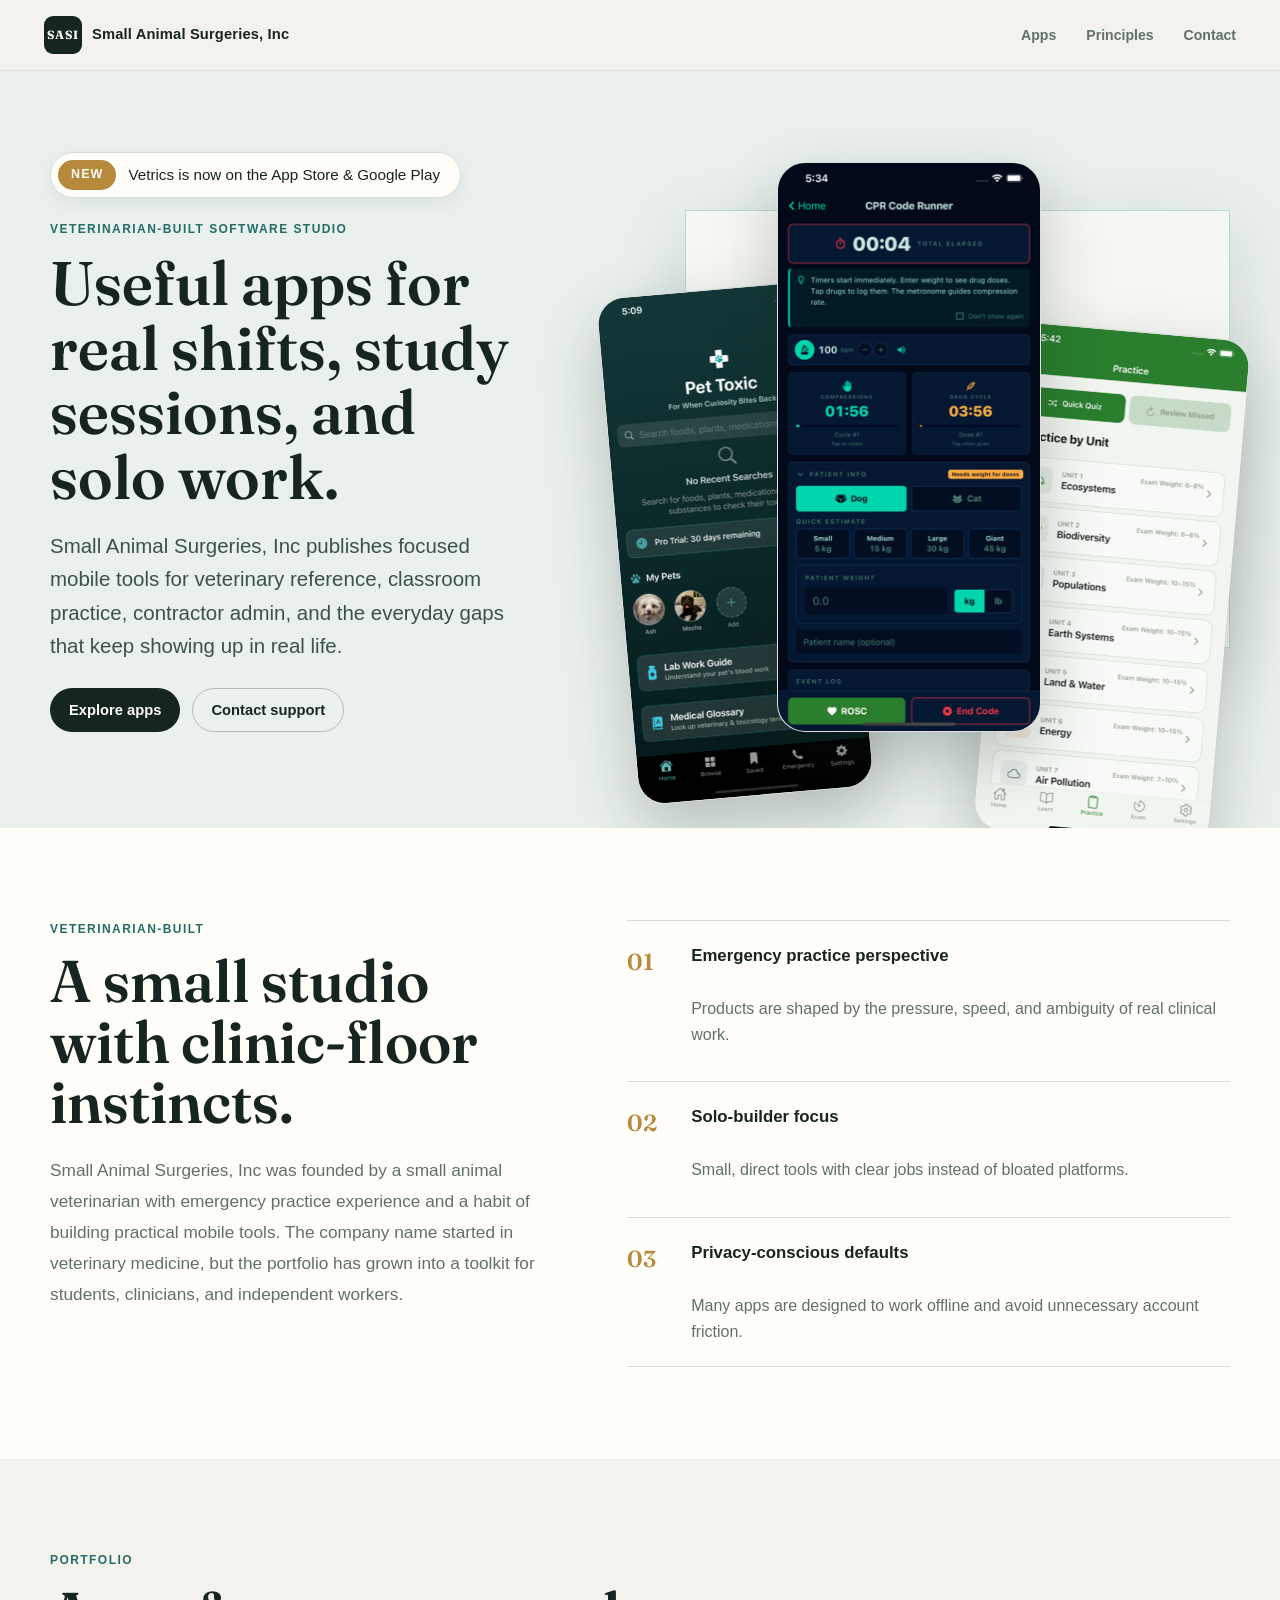
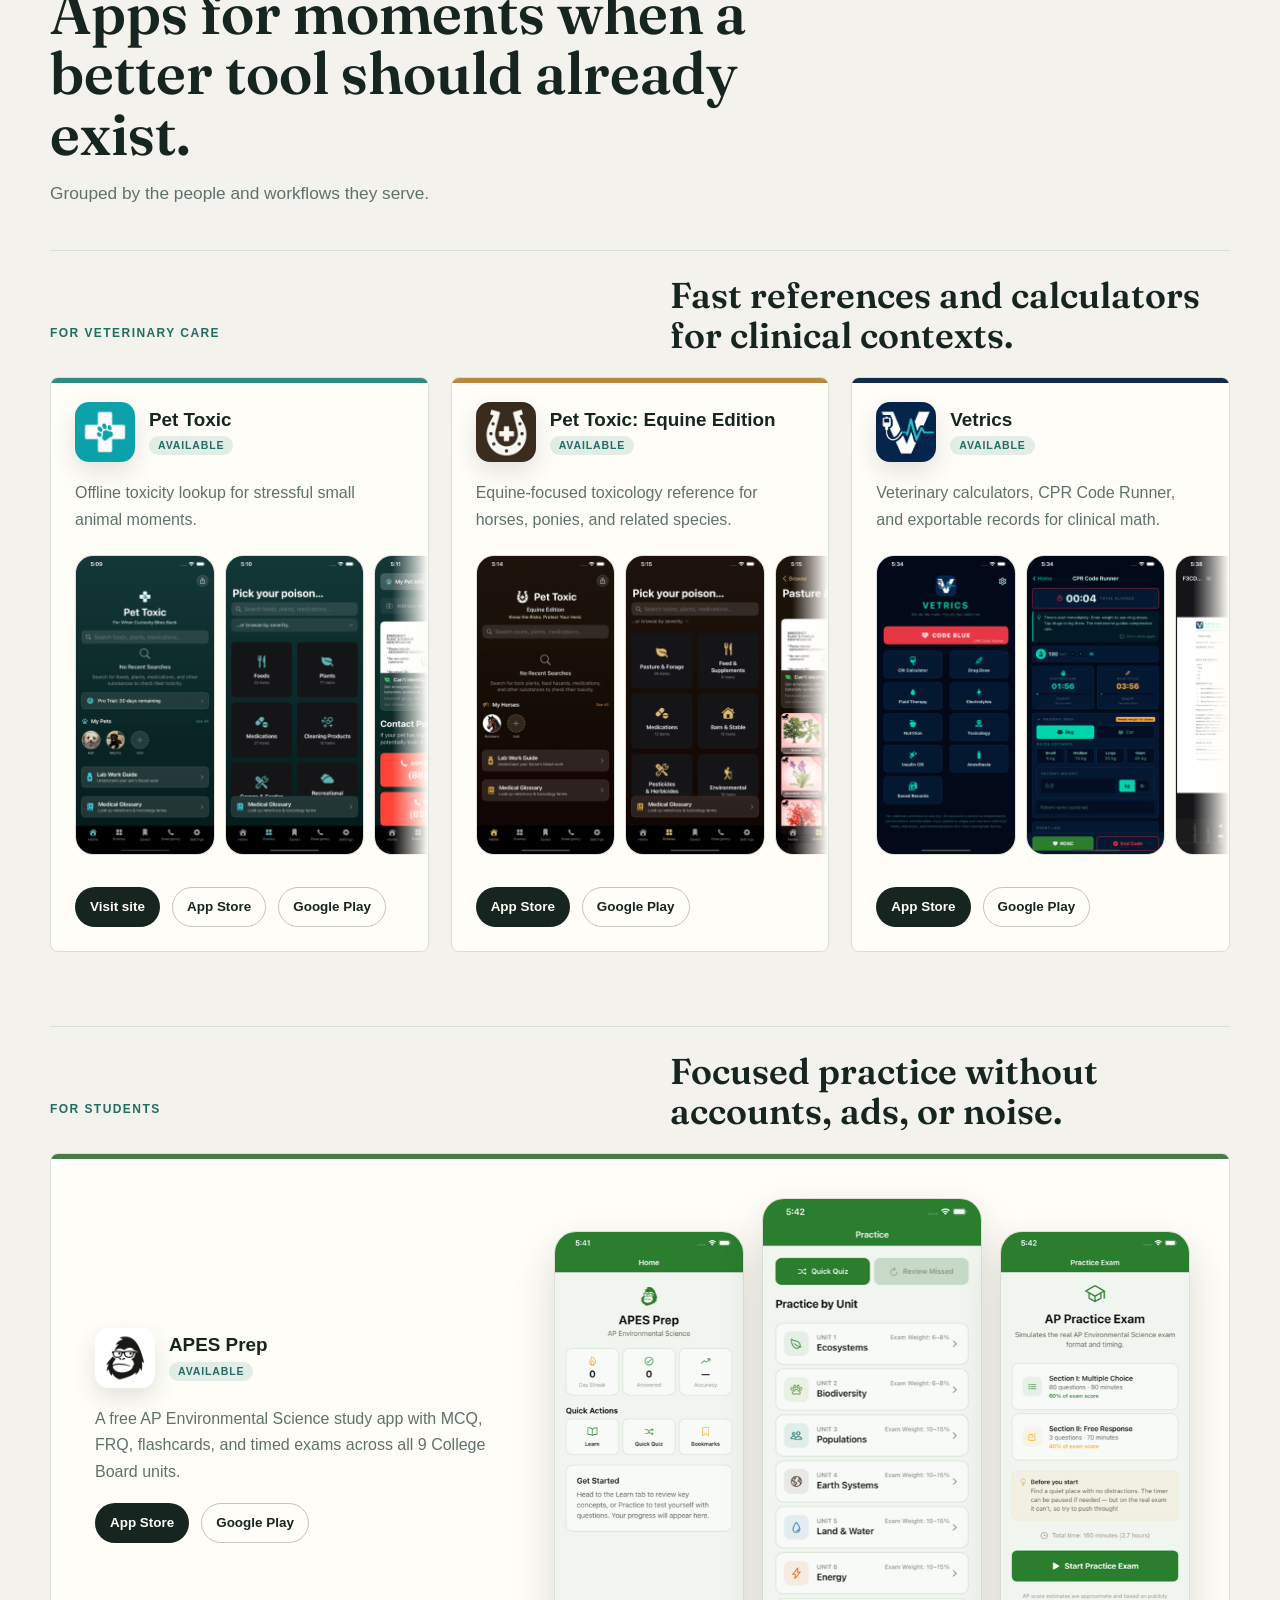
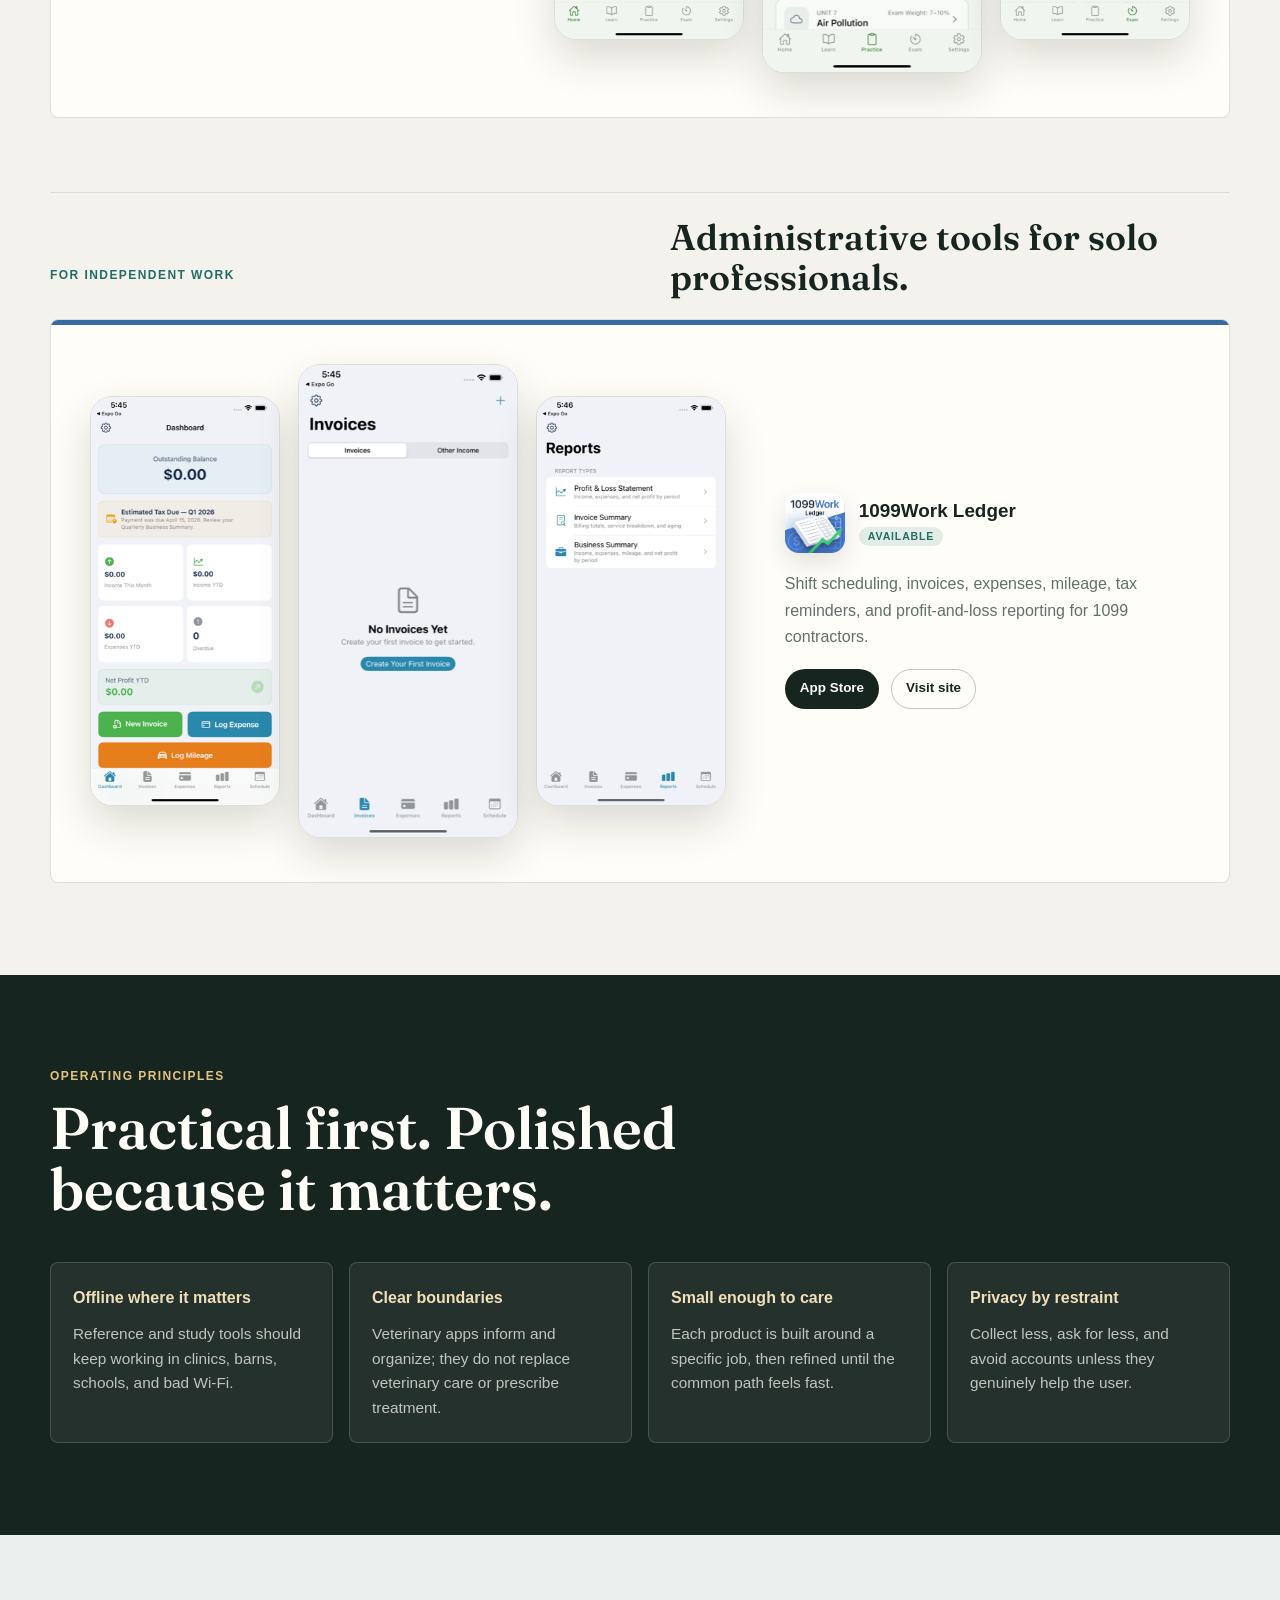
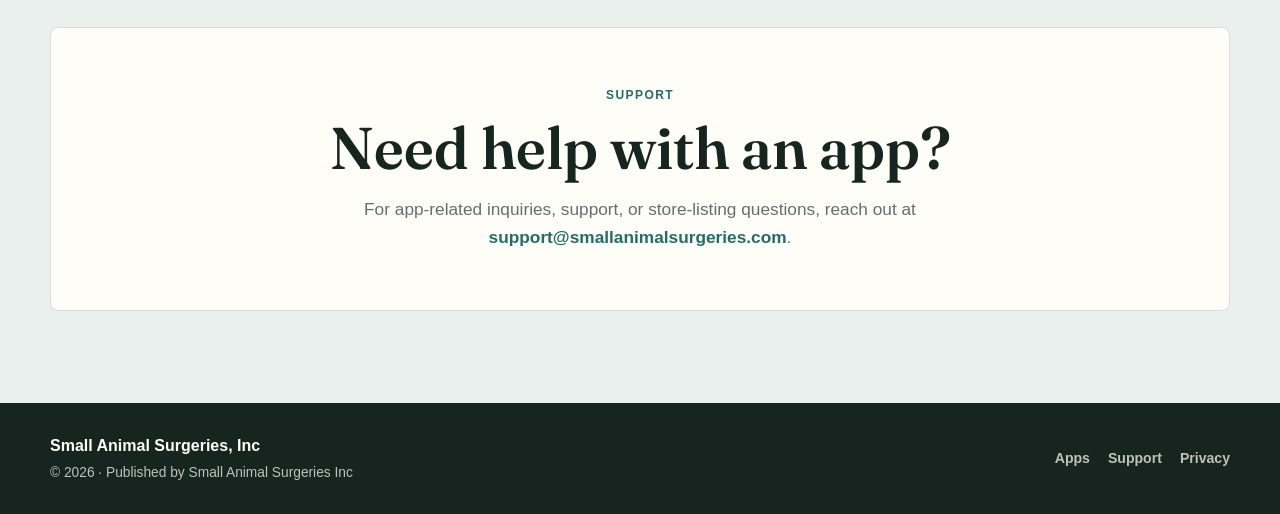
==== commit f70e281b: "Vetrics + 1099Work Ledger live: badges, store links, launch pill, SASI favicon, privacy hub - Vetric" ====
--- a/index.html
+++ b/index.html
@@ -8,8 +8,9 @@
   <link rel="preconnect" href="https://fonts.googleapis.com">
   <link rel="preconnect" href="https://fonts.gstatic.com" crossorigin>
   <link href="https://fonts.googleapis.com/css2?family=Fraunces:ital,opsz,wght@0,9..144,500;0,9..144,600;0,9..144,700;1,9..144,400;1,9..144,500&display=swap" rel="stylesheet">
-  <link rel="stylesheet" href="style.css?v=20260512">
-  <link rel="icon" type="image/png" href="images/pettoxicLogo.png">
+  <link rel="stylesheet" href="style.css?v=20260711">
+  <link rel="icon" type="image/png" href="images/favicon.png">
+  <link rel="apple-touch-icon" href="images/favicon.png">
 </head>
 <body>
   <header class="site-header">
@@ -28,6 +29,7 @@
     <section class="hero">
       <div class="hero-inner">
         <div class="hero-copy fade-in">
+          <a class="launch-pill" href="#apps"><span class="pill-tag">New</span> Vetrics is now on the App Store &amp; Google Play</a>
           <p class="eyebrow">Veterinarian-built software studio</p>
           <h1>Useful apps for real shifts, study sessions, and solo work.</h1>
           <p class="hero-lede">
@@ -40,8 +42,8 @@
         </div>
 
         <div class="hero-showcase fade-in" aria-label="App screenshots">
-          <img class="phone-shot phone-shot-primary" src="images/pettoxic-01.png" alt="Pet Toxic app home screen">
-          <img class="phone-shot phone-shot-secondary" src="images/vetrics-02.png" alt="Vetrics CPR Code Runner screen">
+          <img class="phone-shot phone-shot-primary" src="images/vetrics-02.png" alt="Vetrics CPR Code Runner screen">
+          <img class="phone-shot phone-shot-secondary" src="images/pettoxic-01.png" alt="Pet Toxic app home screen">
           <img class="phone-shot phone-shot-tertiary" src="images/apesprep-03.png" alt="APES Prep practice screen">
         </div>
       </div>
@@ -136,7 +138,7 @@
                 <img src="images/vetricsLogo.png" alt="Vetrics icon" class="app-icon">
                 <div>
                   <h4>Vetrics</h4>
-                  <span class="status-badge coming-soon">Coming Soon</span>
+                  <span class="status-badge available">Available</span>
                 </div>
               </div>
               <p class="product-line">Veterinary calculators, CPR Code Runner, and exportable records for clinical math.</p>
@@ -145,6 +147,10 @@
                 <img src="images/vetrics-02.png" alt="Vetrics Code Runner screen">
                 <img src="images/vetrics-05.png" alt="Vetrics PDF export screen">
               </div>
+              <div class="app-actions">
+                <a href="https://apps.apple.com/us/app/vetrics/id6762097009" class="btn btn-primary" target="_blank" rel="noopener">App Store</a>
+                <a href="https://play.google.com/store/apps/details?id=com.truebluegroup.vetrics" class="btn btn-secondary" target="_blank" rel="noopener">Google Play</a>
+              </div>
             </article>
           </div>
         </div>
@@ -188,10 +194,14 @@
                 <img src="images/1099Logo1.png" alt="1099Work Ledger icon" class="app-icon">
                 <div>
                   <h4>1099Work Ledger</h4>
-                  <span class="status-badge coming-soon">Coming Soon</span>
+                  <span class="status-badge available">Available</span>
                 </div>
               </div>
               <p class="product-line">Shift scheduling, invoices, expenses, mileage, tax reminders, and profit-and-loss reporting for 1099 contractors.</p>
+              <div class="app-actions">
+                <a href="https://apps.apple.com/us/app/1099work-ledger/id6759871840" class="btn btn-primary" target="_blank" rel="noopener">App Store</a>
+                <a href="https://1099work.net" class="btn btn-secondary" target="_blank" rel="noopener">Visit site</a>
+              </div>
             </div>
             <div class="feature-screens">
               <img src="images/1099wl-01.png" alt="1099Work Ledger dashboard">
@@ -248,7 +258,7 @@
       <div class="footer-links">
         <a href="#apps">Apps</a>
         <a href="mailto:support@smallanimalsurgeries.com">Support</a>
-        <a href="https://1099work.net/privacy" target="_blank" rel="noopener">Privacy</a>
+        <a href="privacy.html">Privacy</a>
       </div>
     </div>
   </footer>
--- a/style.css
+++ b/style.css
@@ -813,3 +813,86 @@
     border-radius: 12px;
   }
 }
+
+/* ---- Launch announcement pill + privacy hub (added 2026-07-11, Vetrics launch) ---- */
+.launch-pill {
+  display: inline-flex;
+  align-items: center;
+  gap: 12px;
+  background: var(--surface);
+  border: 1px solid var(--line);
+  border-radius: 999px;
+  padding: 7px 20px 7px 7px;
+  font-size: 0.95rem;
+  color: var(--ink);
+  text-decoration: none;
+  margin-bottom: 22px;
+  box-shadow: 0 6px 18px rgba(23, 37, 32, 0.06);
+  transition: transform 0.2s ease, box-shadow 0.2s ease;
+}
+
+.launch-pill:hover {
+  transform: translateY(-1px);
+  box-shadow: 0 10px 24px rgba(23, 37, 32, 0.12);
+}
+
+.launch-pill .pill-tag {
+  background: var(--gold);
+  color: #fffdf7;
+  border-radius: 999px;
+  padding: 5px 13px;
+  font-size: 0.78rem;
+  font-weight: 600;
+  letter-spacing: 0.09em;
+  text-transform: uppercase;
+}
+
+.privacy-main {
+  max-width: 860px;
+  margin: 0 auto;
+  padding: 140px 24px 90px;
+}
+
+.privacy-main .section-title {
+  margin-bottom: 12px;
+}
+
+.privacy-lede {
+  color: var(--muted);
+  font-size: 1.05rem;
+  margin-bottom: 40px;
+  line-height: 1.6;
+}
+
+.privacy-list {
+  list-style: none;
+  padding: 0;
+  margin: 0 0 48px;
+}
+
+.privacy-list li {
+  display: flex;
+  justify-content: space-between;
+  align-items: center;
+  gap: 18px;
+  background: var(--surface);
+  border: 1px solid var(--line);
+  border-radius: var(--radius);
+  padding: 18px 24px;
+  margin-bottom: 12px;
+}
+
+.privacy-list li strong {
+  font-size: 1.05rem;
+}
+
+.privacy-list li a {
+  color: var(--teal-dark);
+  font-weight: 600;
+  text-decoration: none;
+  white-space: nowrap;
+}
+
+.privacy-list li a:hover {
+  text-decoration: underline;
+}
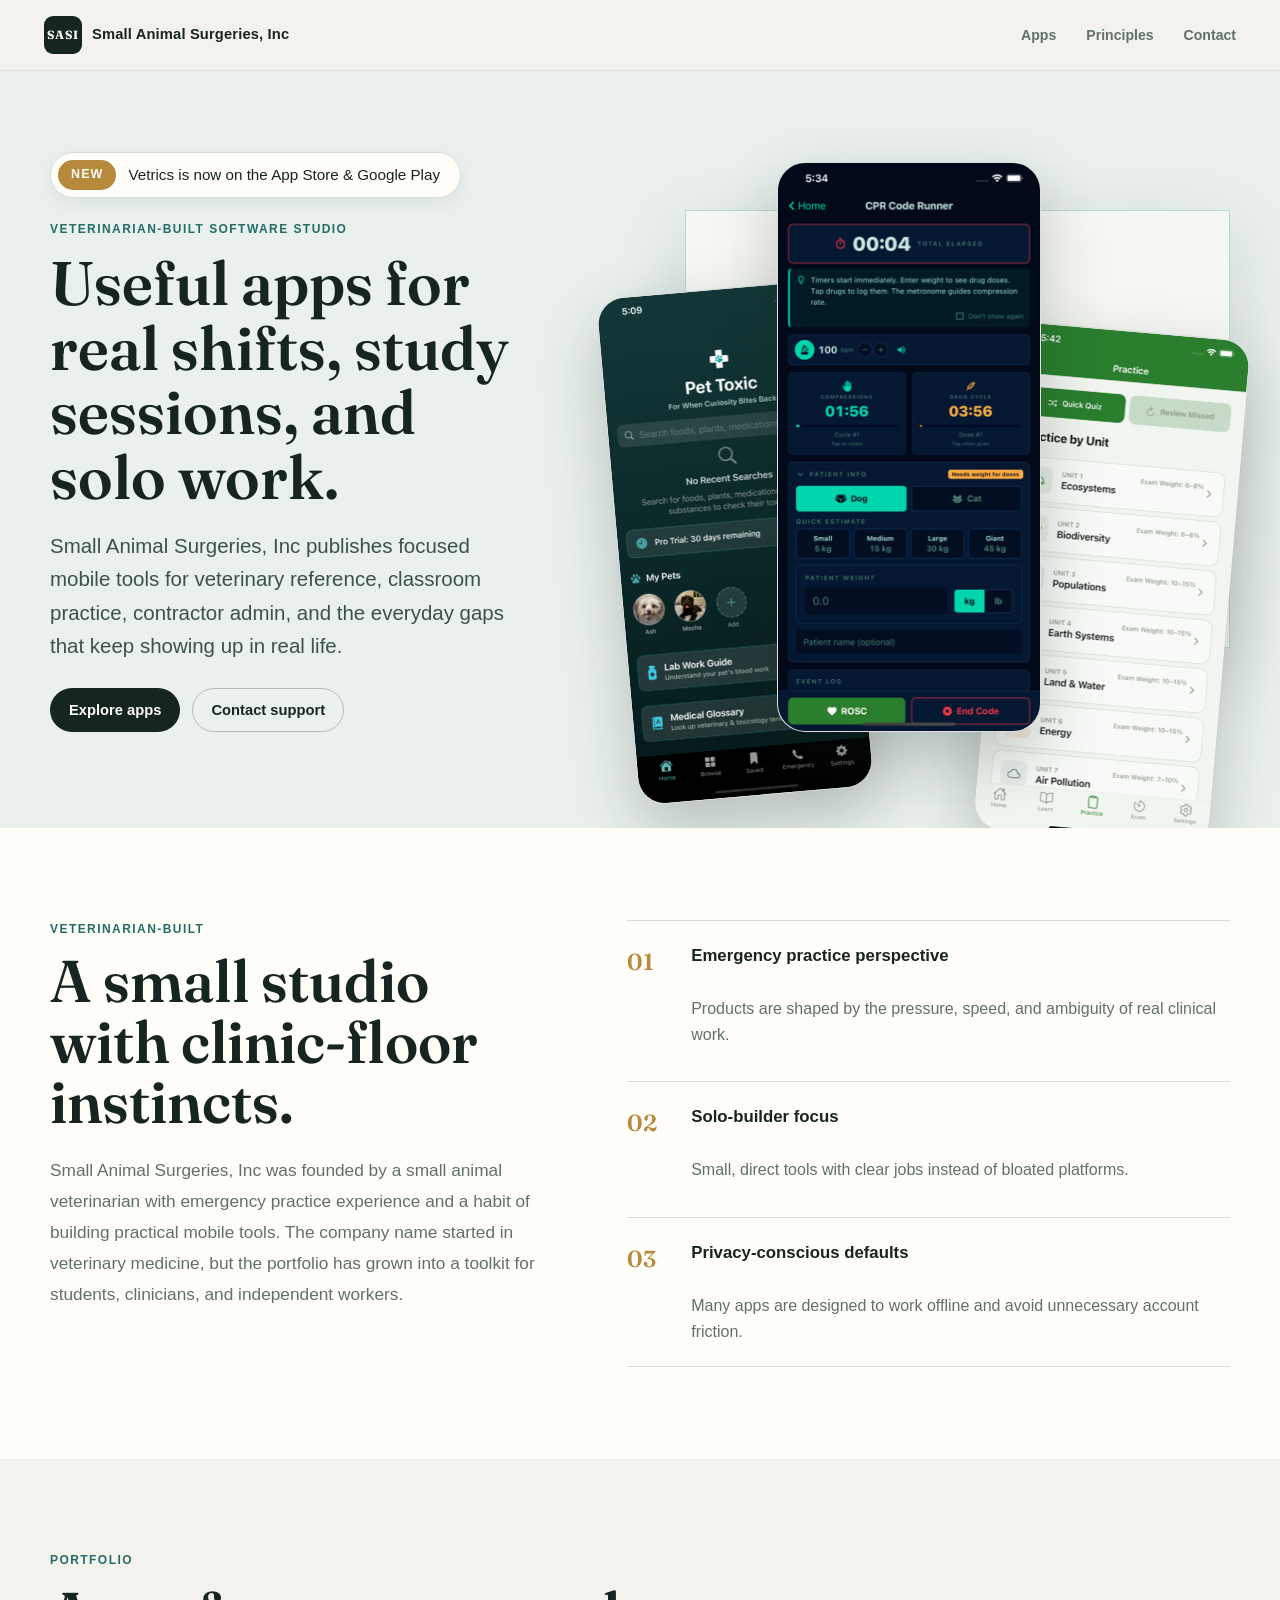
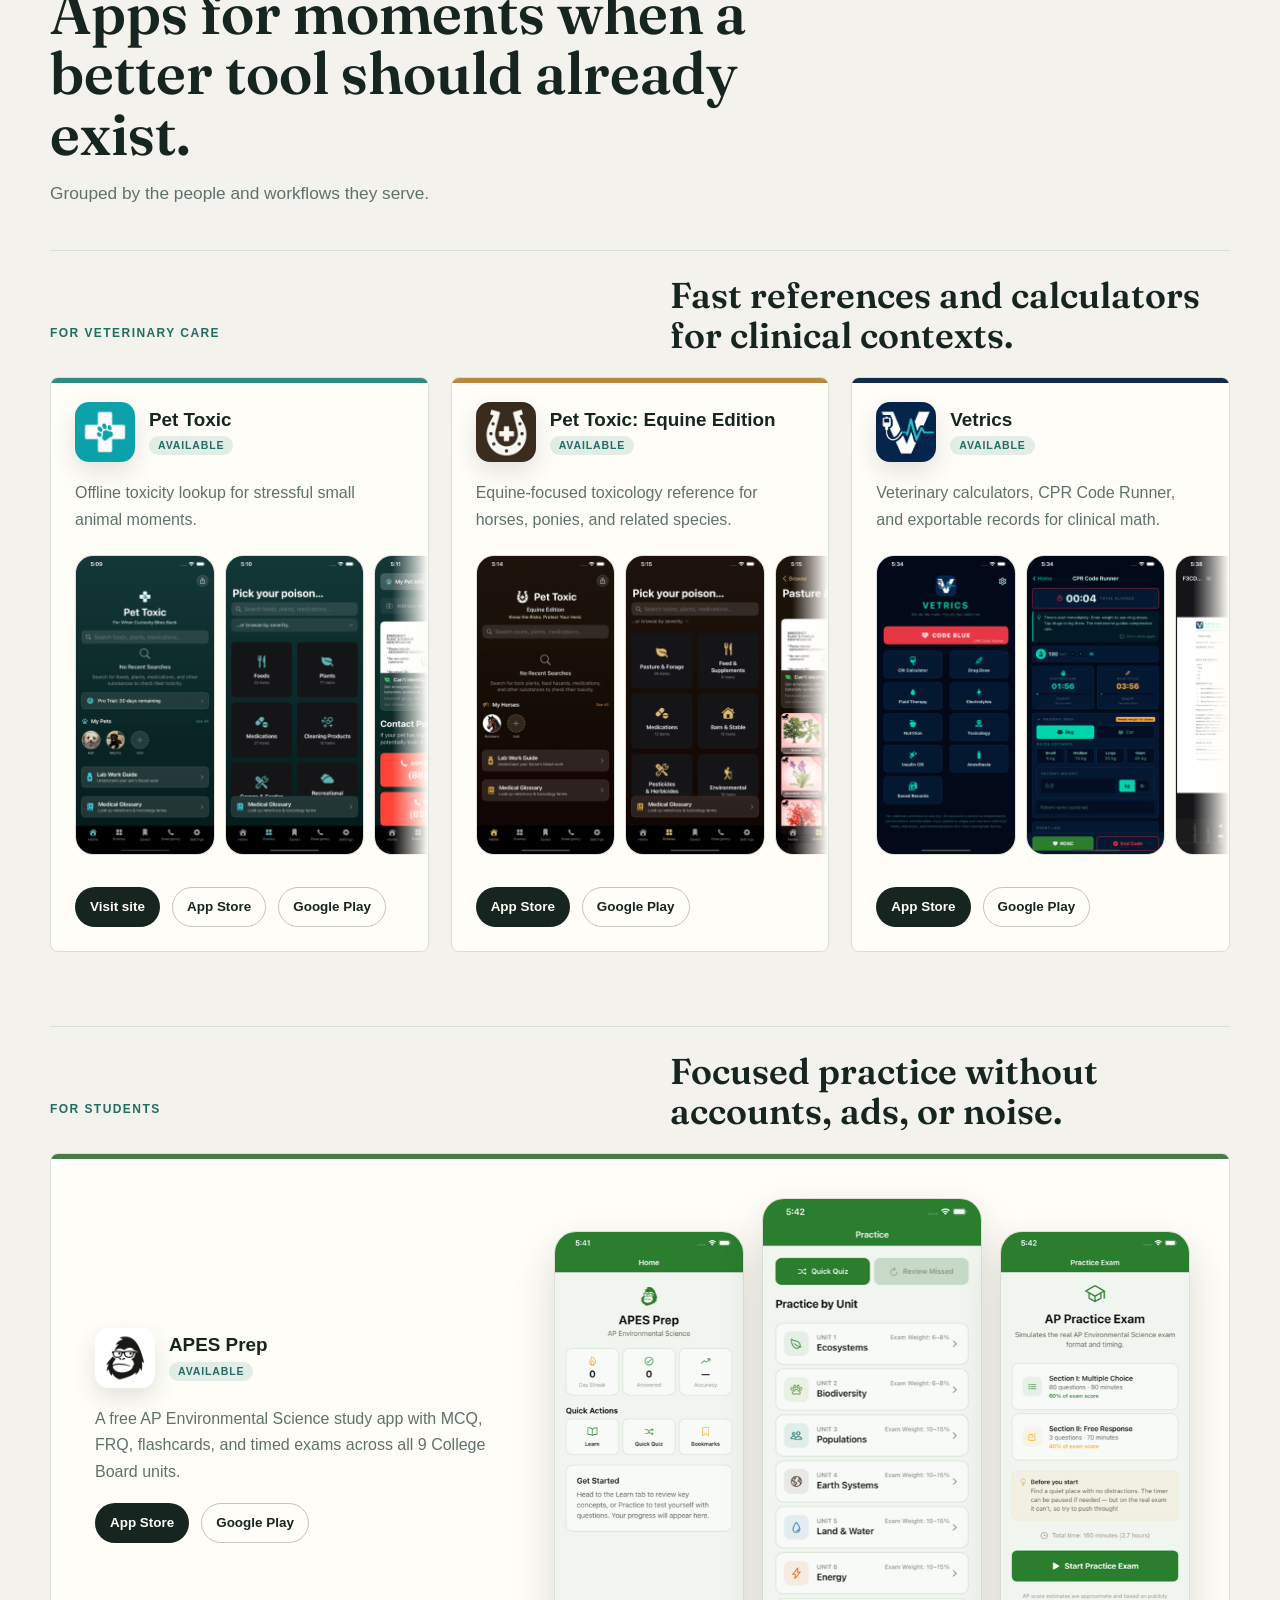
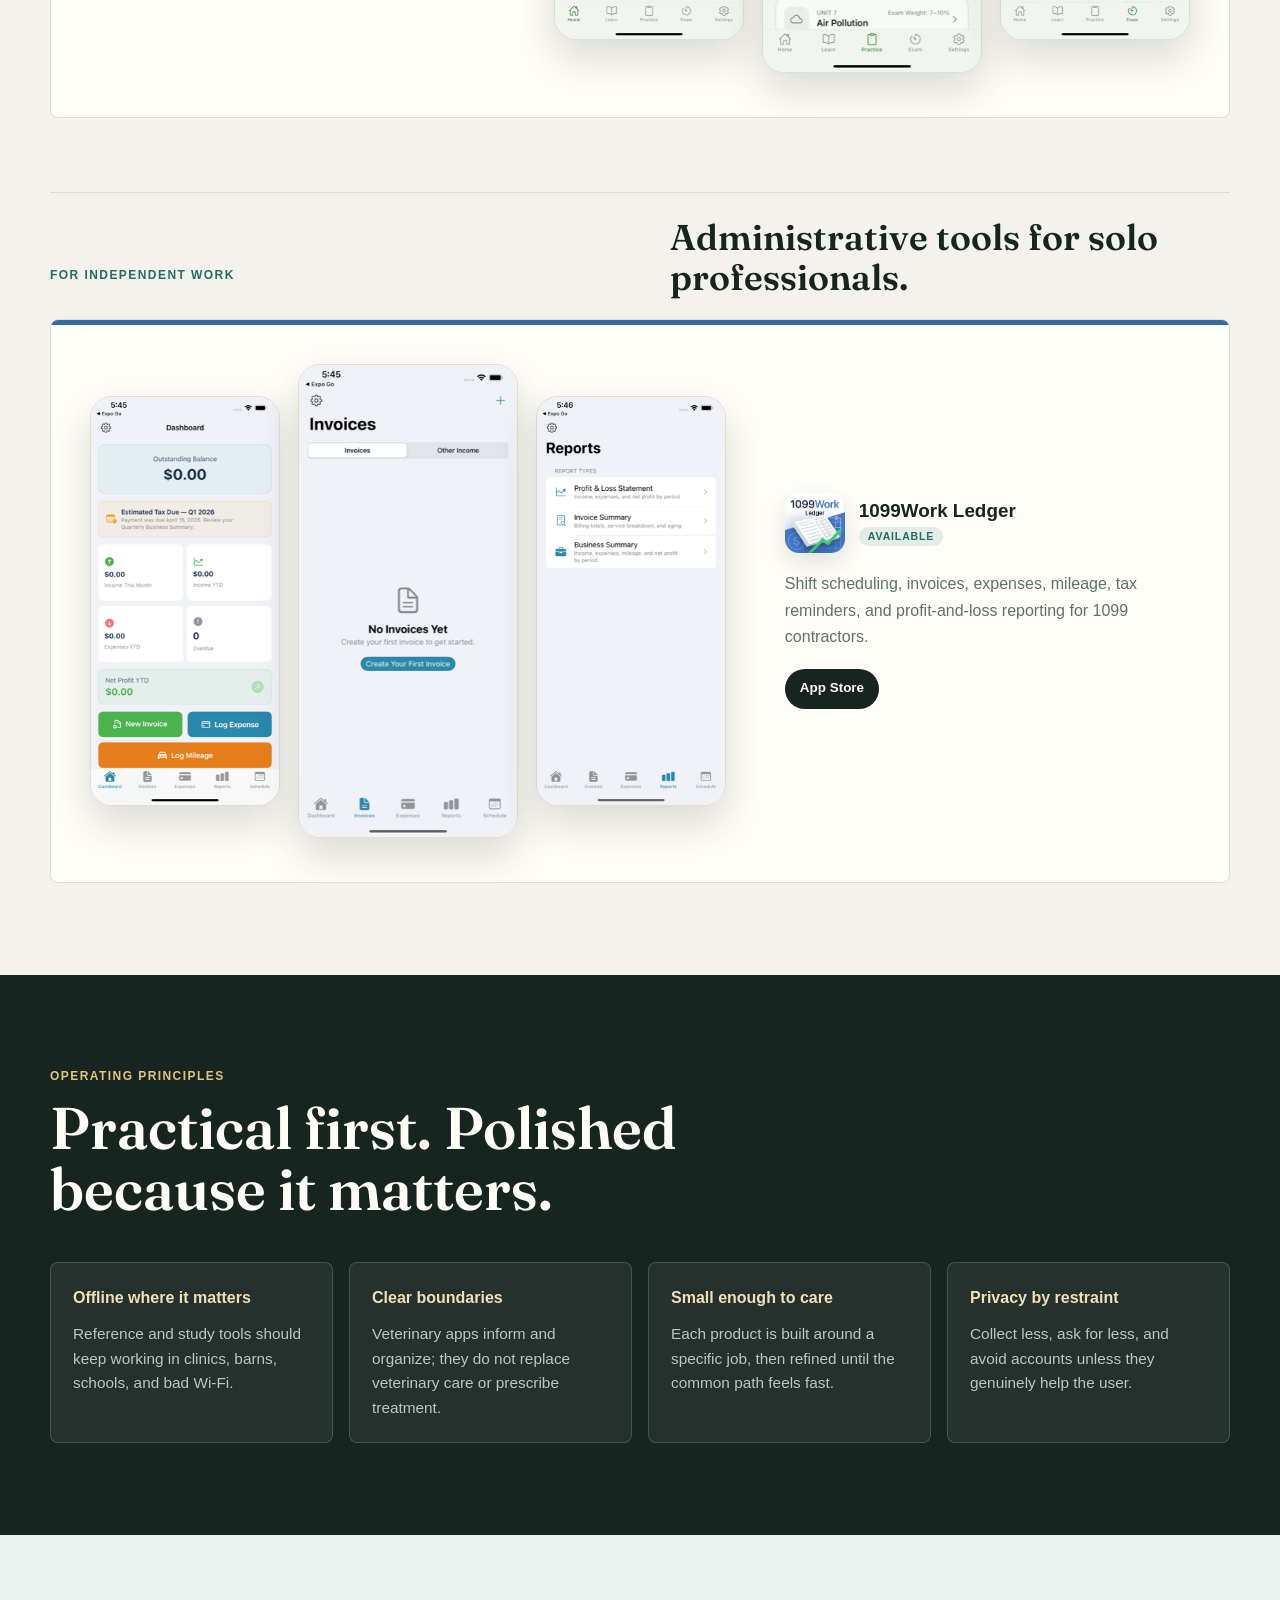
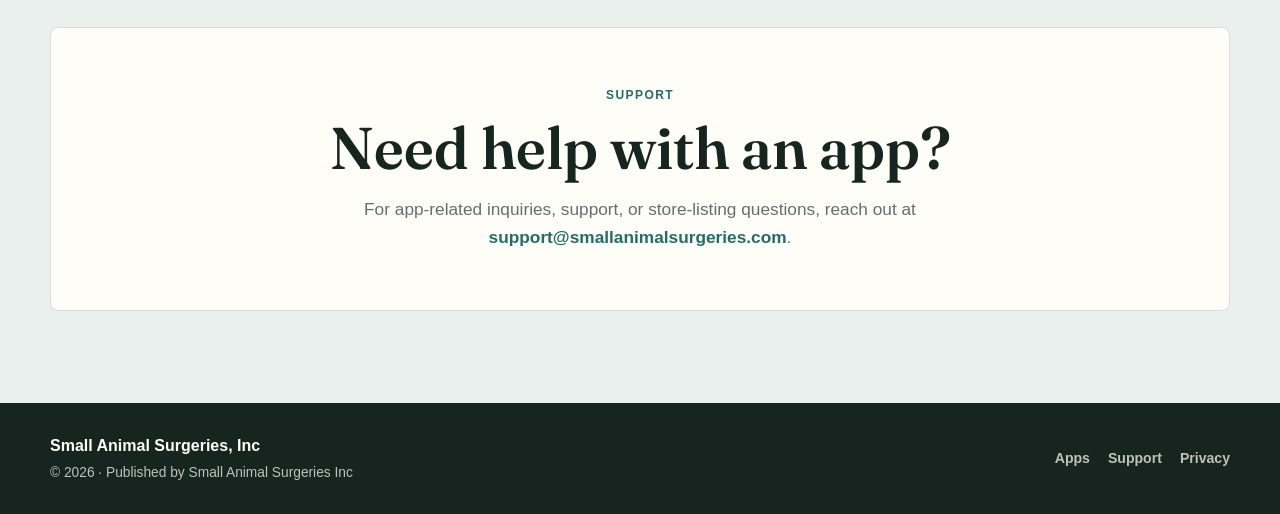
==== commit 21fa8e13: "Remove 1099Work 'Visit site' button — 1099work.net is privacy-policy-only until the RN version ships" ====
--- a/index.html
+++ b/index.html
@@ -200,7 +200,6 @@
               <p class="product-line">Shift scheduling, invoices, expenses, mileage, tax reminders, and profit-and-loss reporting for 1099 contractors.</p>
               <div class="app-actions">
                 <a href="https://apps.apple.com/us/app/1099work-ledger/id6759871840" class="btn btn-primary" target="_blank" rel="noopener">App Store</a>
-                <a href="https://1099work.net" class="btn btn-secondary" target="_blank" rel="noopener">Visit site</a>
               </div>
             </div>
             <div class="feature-screens">
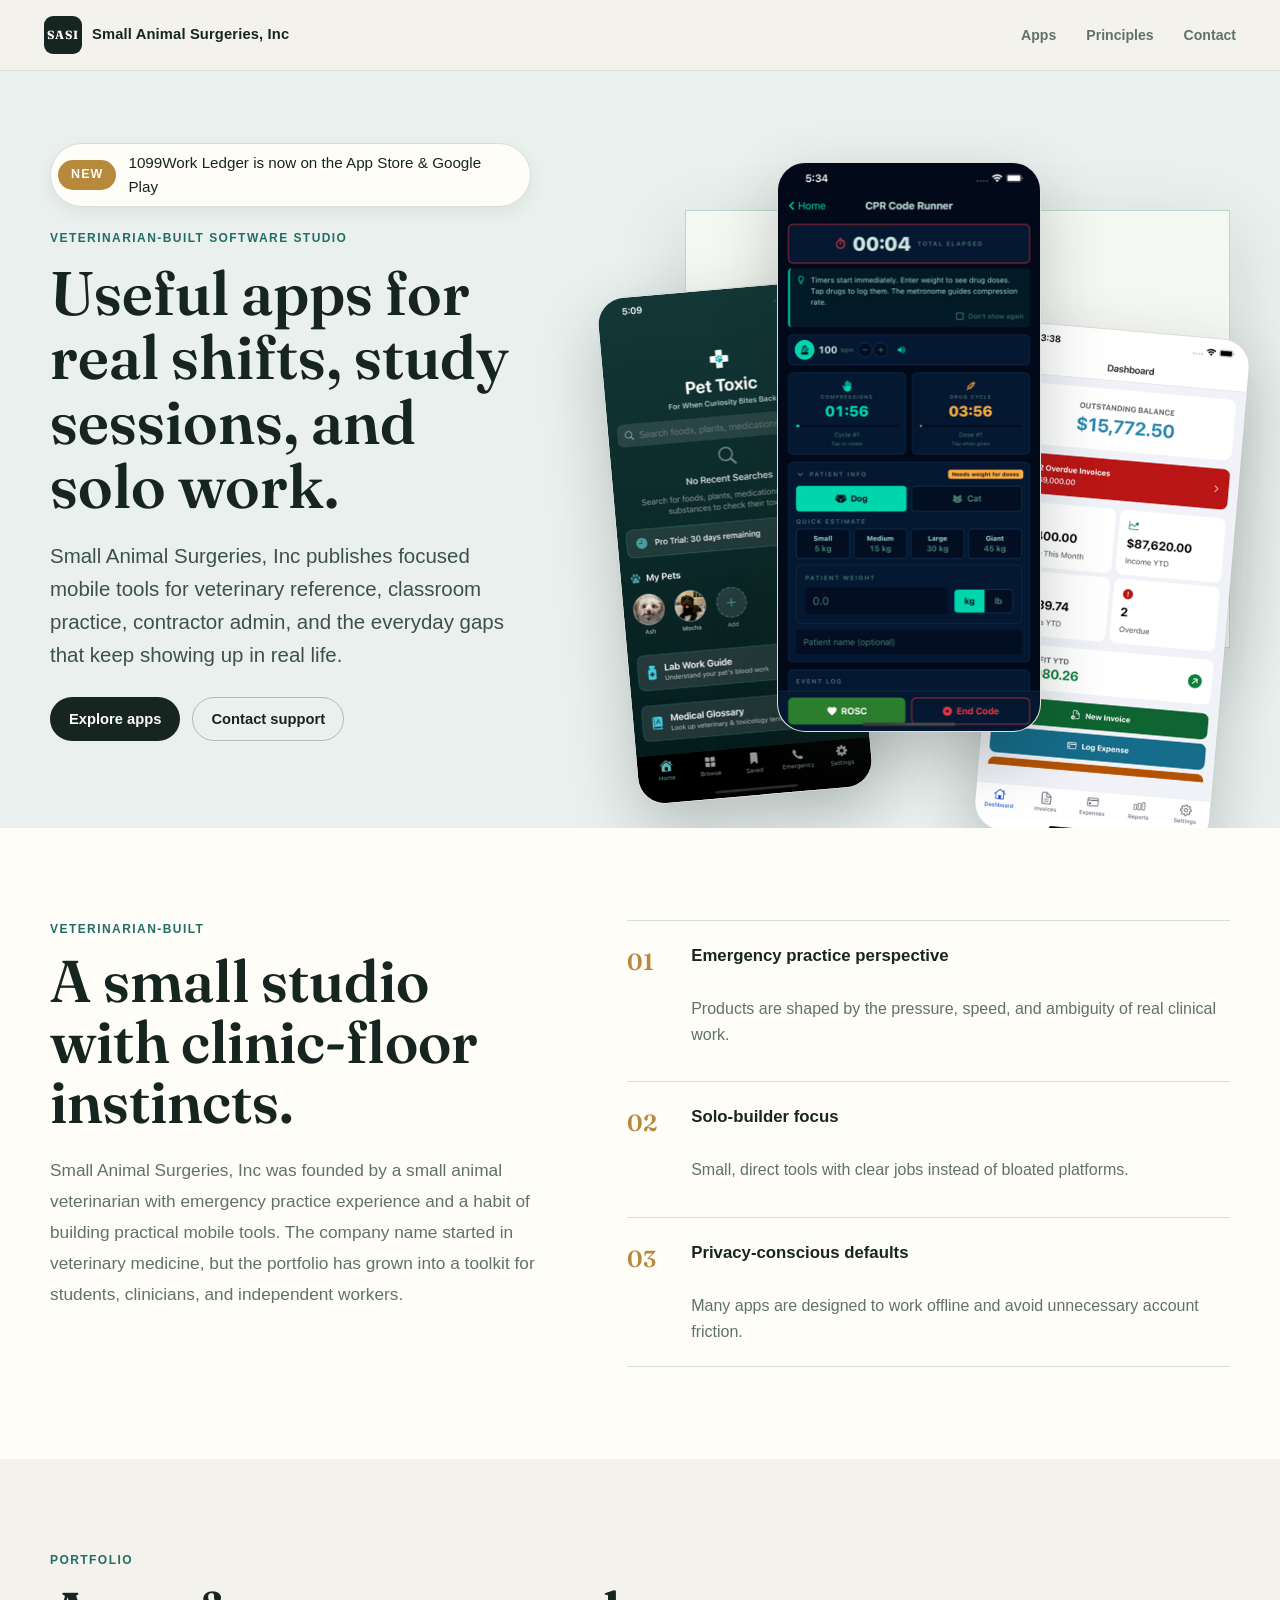
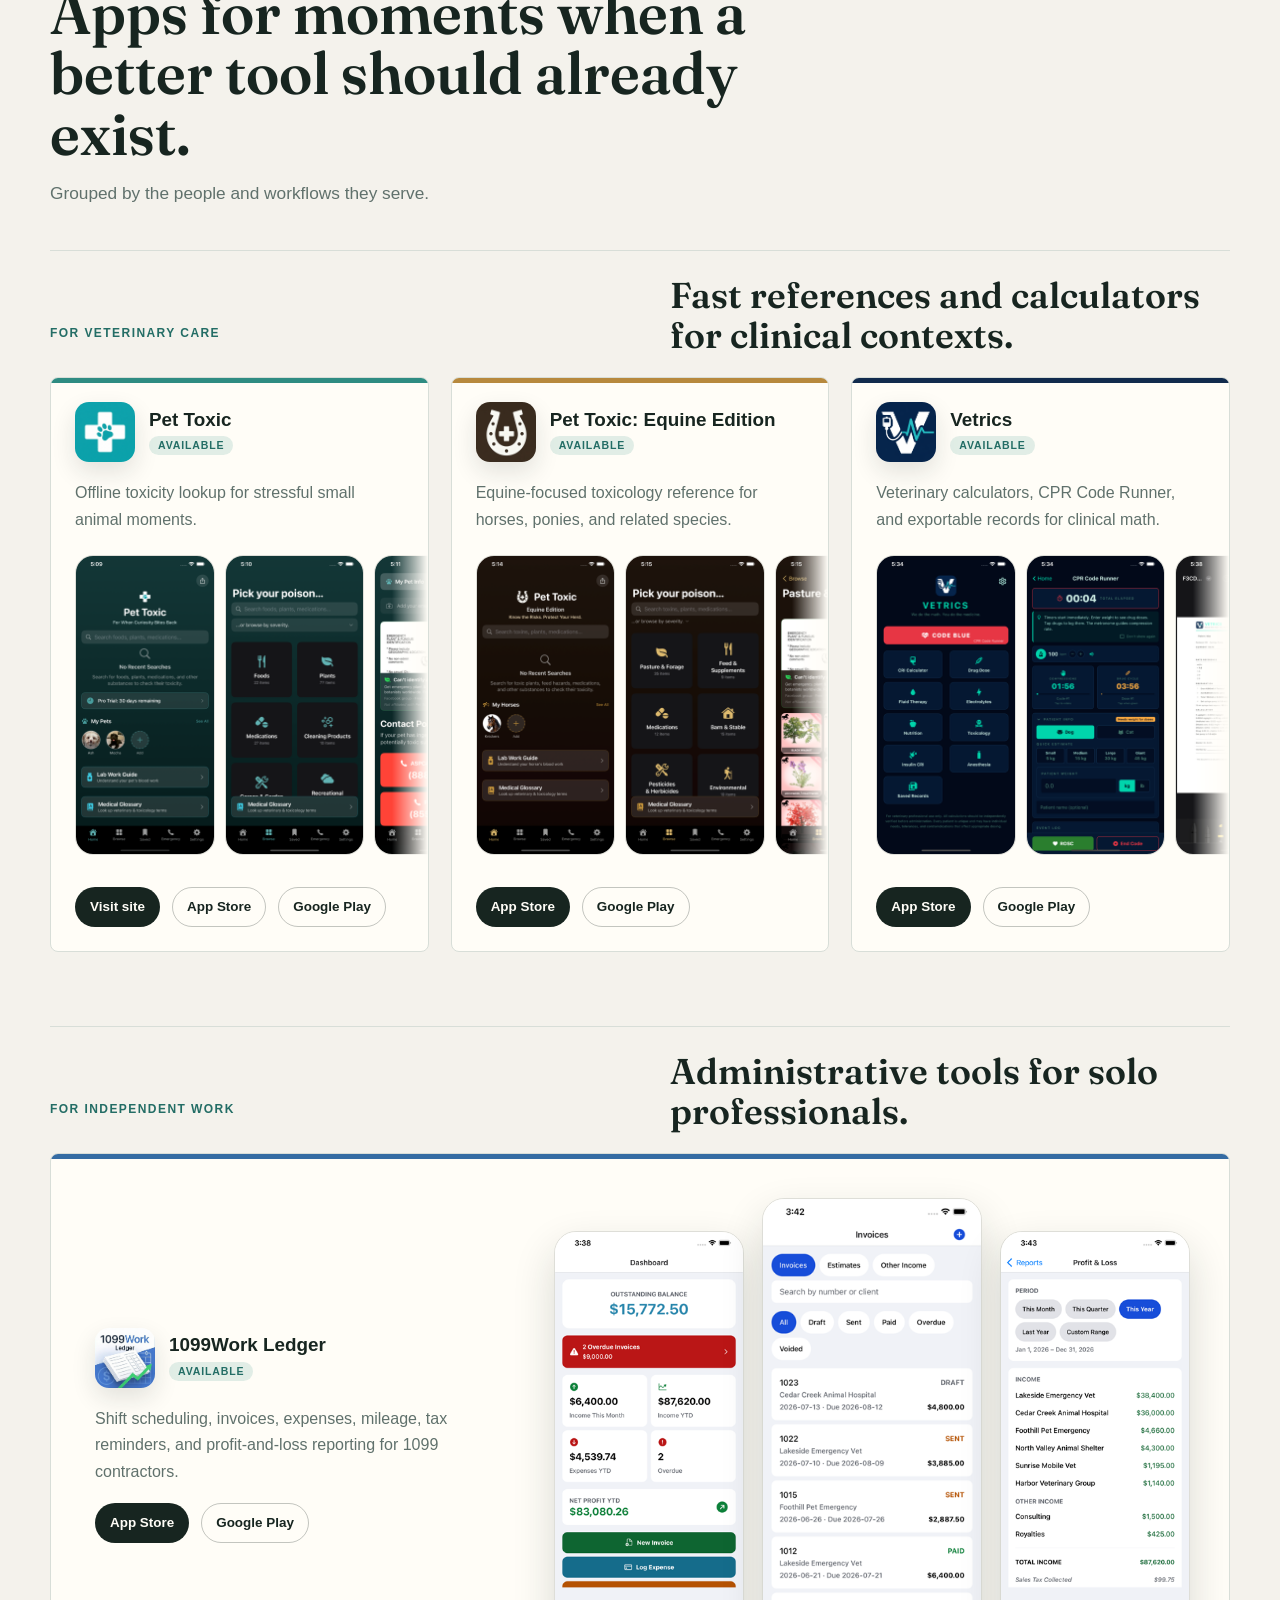
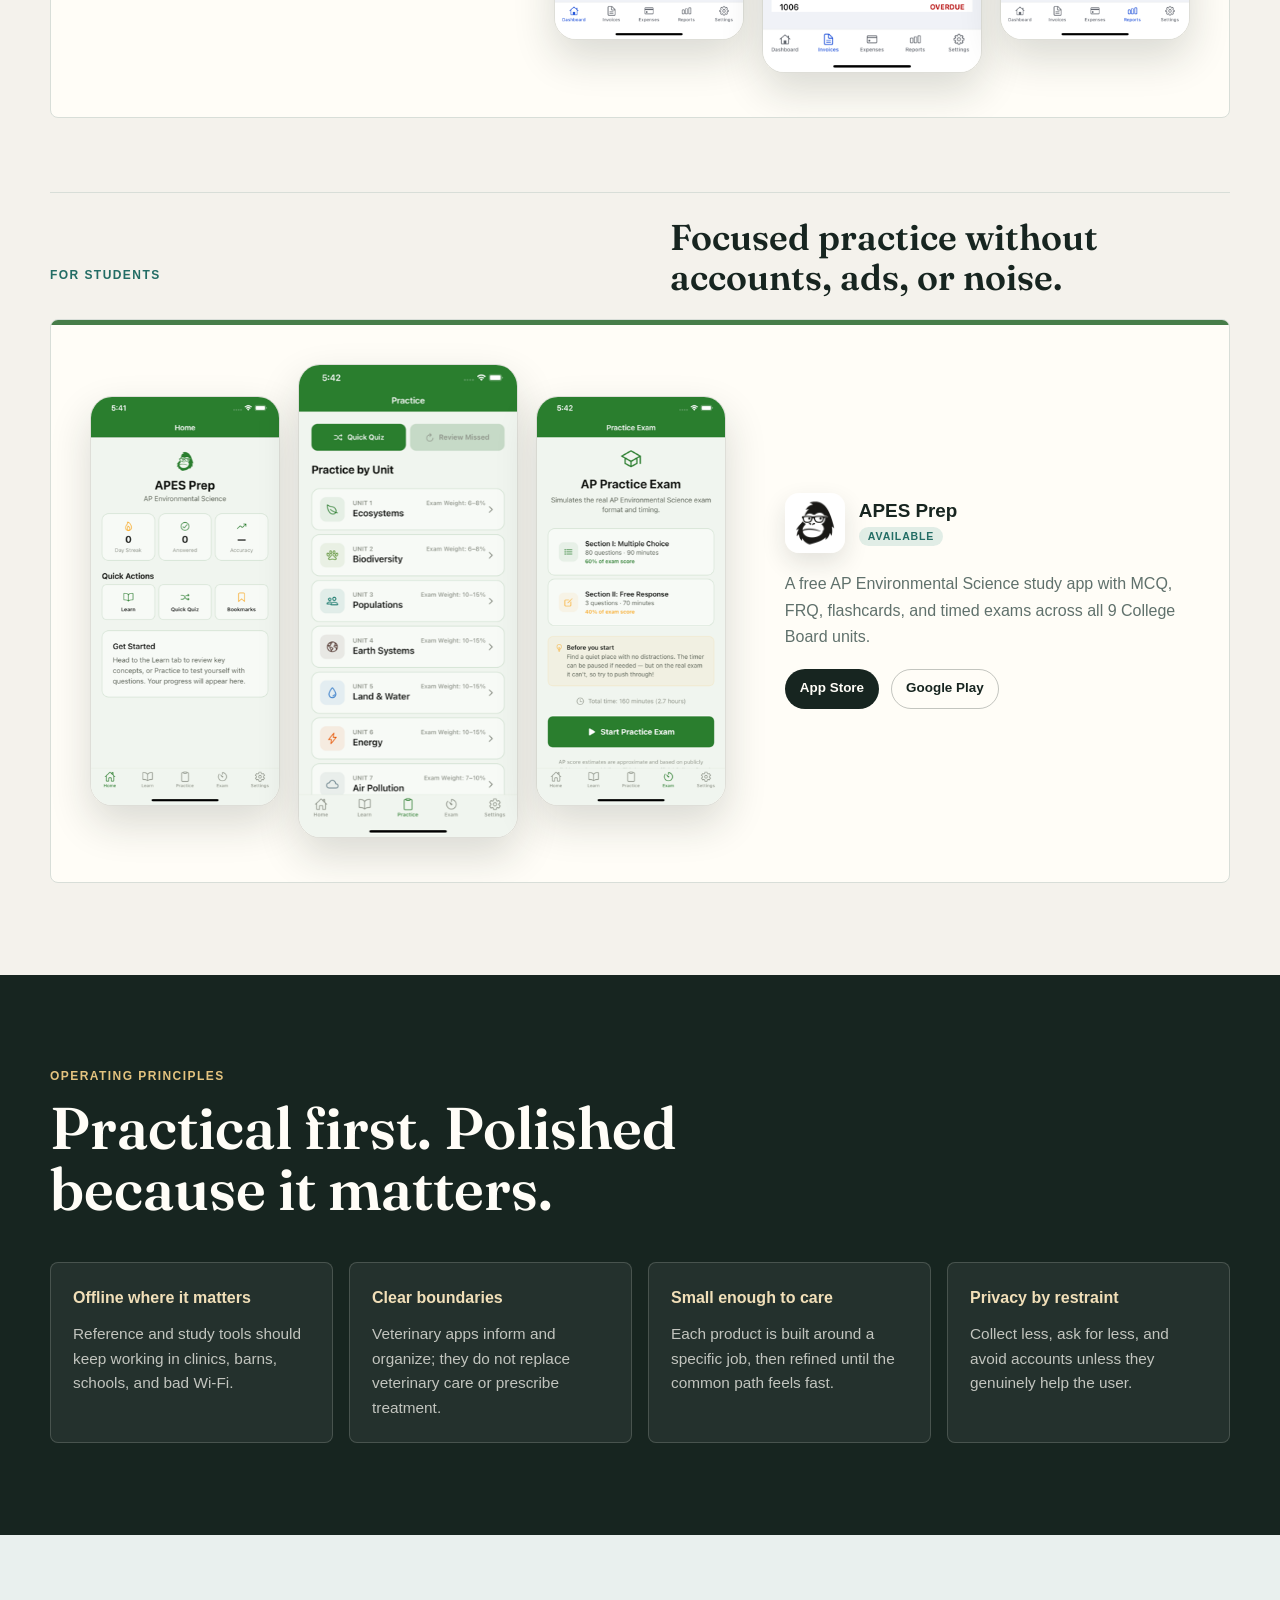
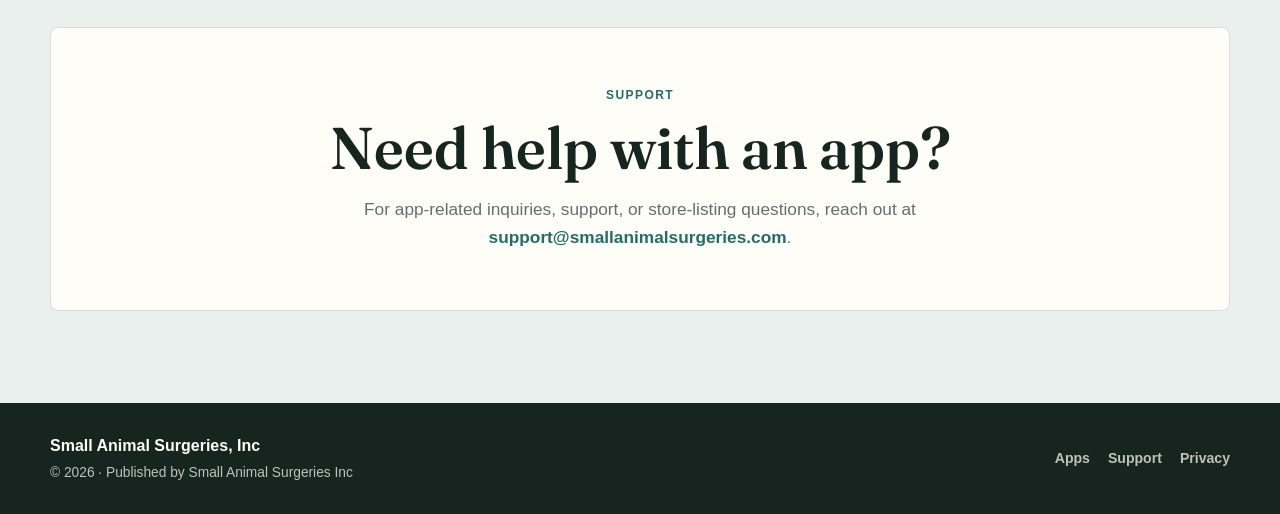
==== commit ec98bc8c: "Add 1099Work Ledger Play link, promote above APES Prep, refresh screenshots 1099Work Ledger launched" ====
--- a/index.html
+++ b/index.html
@@ -29,7 +29,7 @@
     <section class="hero">
       <div class="hero-inner">
         <div class="hero-copy fade-in">
-          <a class="launch-pill" href="#apps"><span class="pill-tag">New</span> Vetrics is now on the App Store &amp; Google Play</a>
+          <a class="launch-pill" href="#apps"><span class="pill-tag">New</span> 1099Work Ledger is now on the App Store &amp; Google Play</a>
           <p class="eyebrow">Veterinarian-built software studio</p>
           <h1>Useful apps for real shifts, study sessions, and solo work.</h1>
           <p class="hero-lede">
@@ -44,7 +44,7 @@
         <div class="hero-showcase fade-in" aria-label="App screenshots">
           <img class="phone-shot phone-shot-primary" src="images/vetrics-02.png" alt="Vetrics CPR Code Runner screen">
           <img class="phone-shot phone-shot-secondary" src="images/pettoxic-01.png" alt="Pet Toxic app home screen">
-          <img class="phone-shot phone-shot-tertiary" src="images/apesprep-03.png" alt="APES Prep practice screen">
+          <img class="phone-shot phone-shot-tertiary" src="images/1099wl-01.png" alt="1099Work Ledger dashboard screen">
         </div>
       </div>
     </section>
@@ -157,10 +157,38 @@
 
         <div class="app-family fade-in">
           <div class="family-heading">
+            <p class="eyebrow">For Independent Work</p>
+            <h3>Administrative tools for solo professionals.</h3>
+          </div>
+          <article class="feature-card accent-blue">
+            <div class="feature-copy">
+              <div class="product-header">
+                <img src="images/1099Logo1.png" alt="1099Work Ledger icon" class="app-icon">
+                <div>
+                  <h4>1099Work Ledger</h4>
+                  <span class="status-badge available">Available</span>
+                </div>
+              </div>
+              <p class="product-line">Shift scheduling, invoices, expenses, mileage, tax reminders, and profit-and-loss reporting for 1099 contractors.</p>
+              <div class="app-actions">
+                <a href="https://apps.apple.com/us/app/1099work-ledger/id6759871840" class="btn btn-primary" target="_blank" rel="noopener">App Store</a>
+                <a href="https://play.google.com/store/apps/details?id=com.smallanimalsurgeries.workledger1099" class="btn btn-secondary" target="_blank" rel="noopener">Google Play</a>
+              </div>
+            </div>
+            <div class="feature-screens">
+              <img src="images/1099wl-01.png" alt="1099Work Ledger dashboard">
+              <img src="images/1099wl-02.png" alt="1099Work Ledger invoice list">
+              <img src="images/1099wl-04.png" alt="1099Work Ledger profit and loss report">
+            </div>
+          </article>
+        </div>
+
+        <div class="app-family fade-in">
+          <div class="family-heading">
             <p class="eyebrow">For Students</p>
             <h3>Focused practice without accounts, ads, or noise.</h3>
           </div>
-          <article class="feature-card accent-green">
+          <article class="feature-card feature-card-reverse accent-green">
             <div class="feature-copy">
               <div class="product-header">
                 <img src="images/apesprepLogo.png" alt="APES Prep icon" class="app-icon">
@@ -179,33 +207,6 @@
               <img src="images/apesprep-01.png" alt="APES Prep home screen">
               <img src="images/apesprep-03.png" alt="APES Prep practice screen">
               <img src="images/apesprep-04.png" alt="APES Prep exam screen">
-            </div>
-          </article>
-        </div>
-
-        <div class="app-family fade-in">
-          <div class="family-heading">
-            <p class="eyebrow">For Independent Work</p>
-            <h3>Administrative tools for solo professionals.</h3>
-          </div>
-          <article class="feature-card feature-card-reverse accent-blue">
-            <div class="feature-copy">
-              <div class="product-header">
-                <img src="images/1099Logo1.png" alt="1099Work Ledger icon" class="app-icon">
-                <div>
-                  <h4>1099Work Ledger</h4>
-                  <span class="status-badge available">Available</span>
-                </div>
-              </div>
-              <p class="product-line">Shift scheduling, invoices, expenses, mileage, tax reminders, and profit-and-loss reporting for 1099 contractors.</p>
-              <div class="app-actions">
-                <a href="https://apps.apple.com/us/app/1099work-ledger/id6759871840" class="btn btn-primary" target="_blank" rel="noopener">App Store</a>
-              </div>
-            </div>
-            <div class="feature-screens">
-              <img src="images/1099wl-01.png" alt="1099Work Ledger dashboard">
-              <img src="images/1099wl-02.png" alt="1099Work Ledger invoices screen">
-              <img src="images/1099wl-04.png" alt="1099Work Ledger reports screen">
             </div>
           </article>
         </div>
